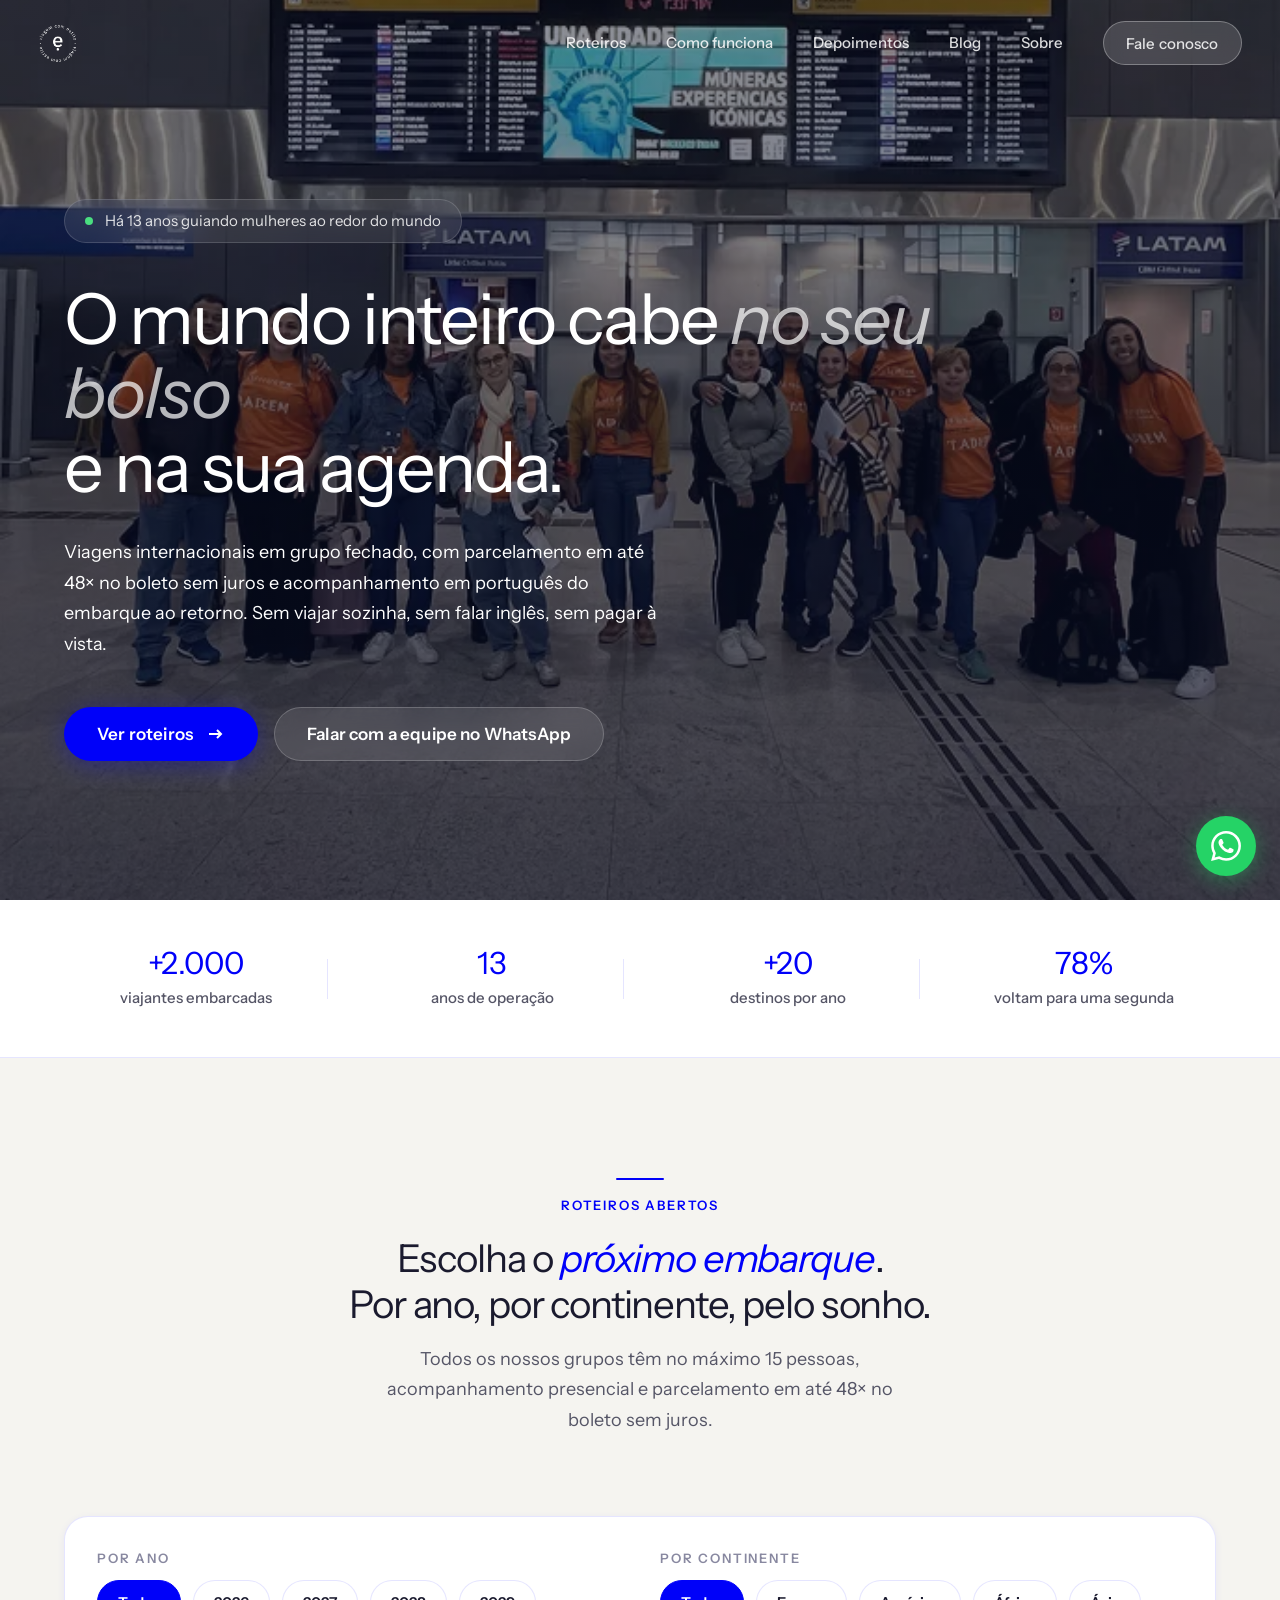
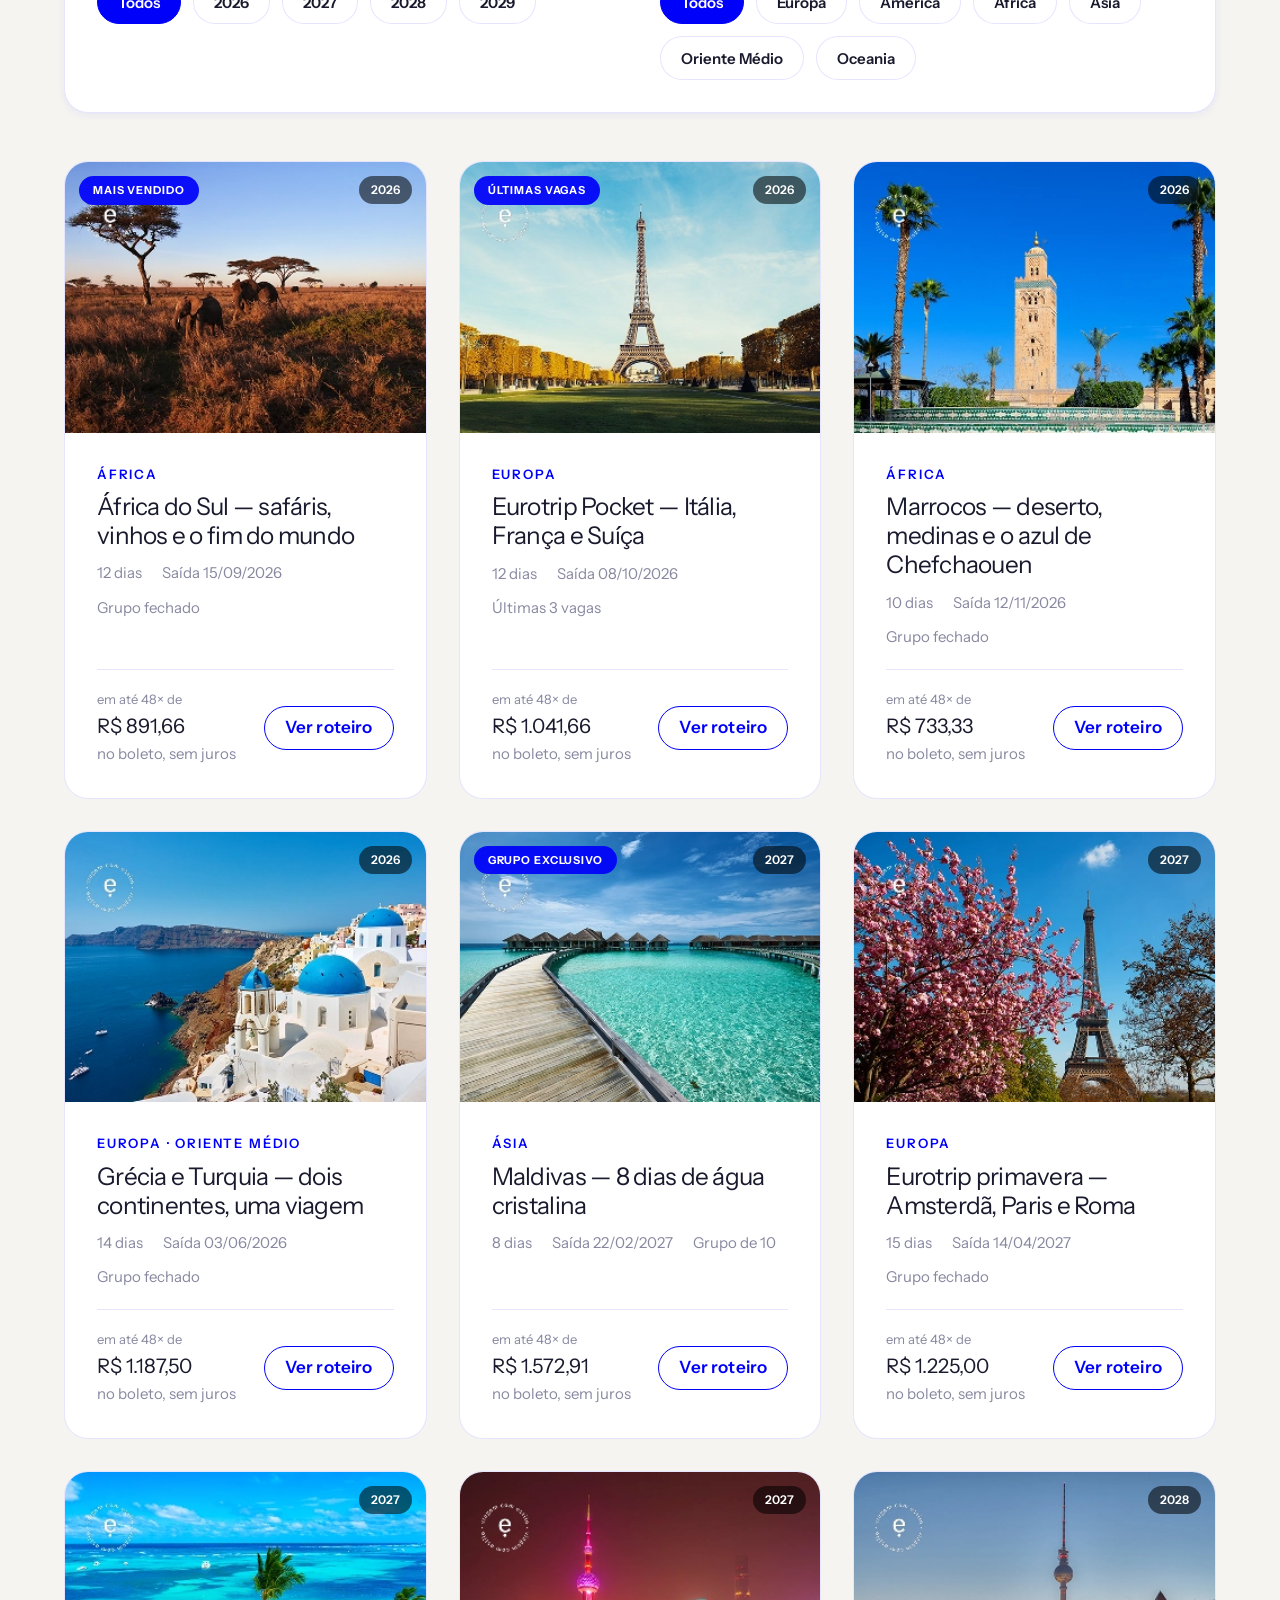
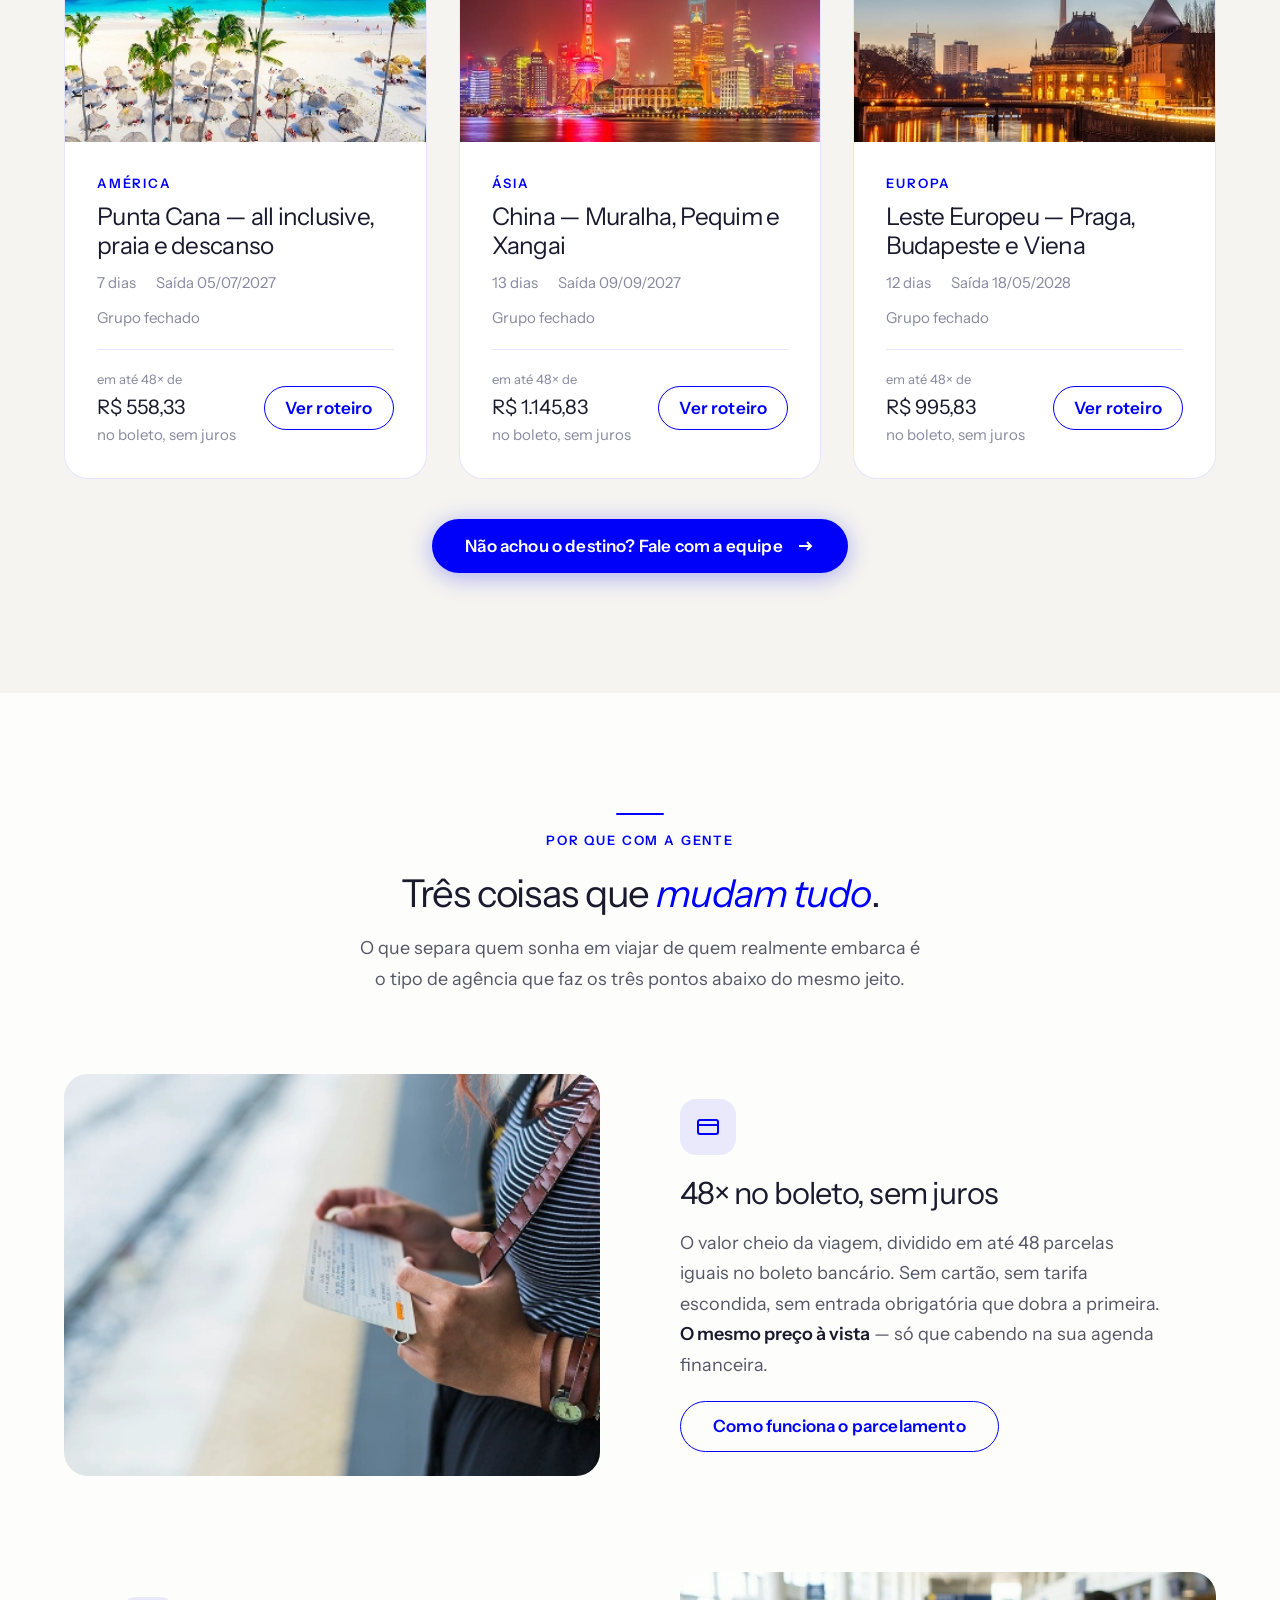
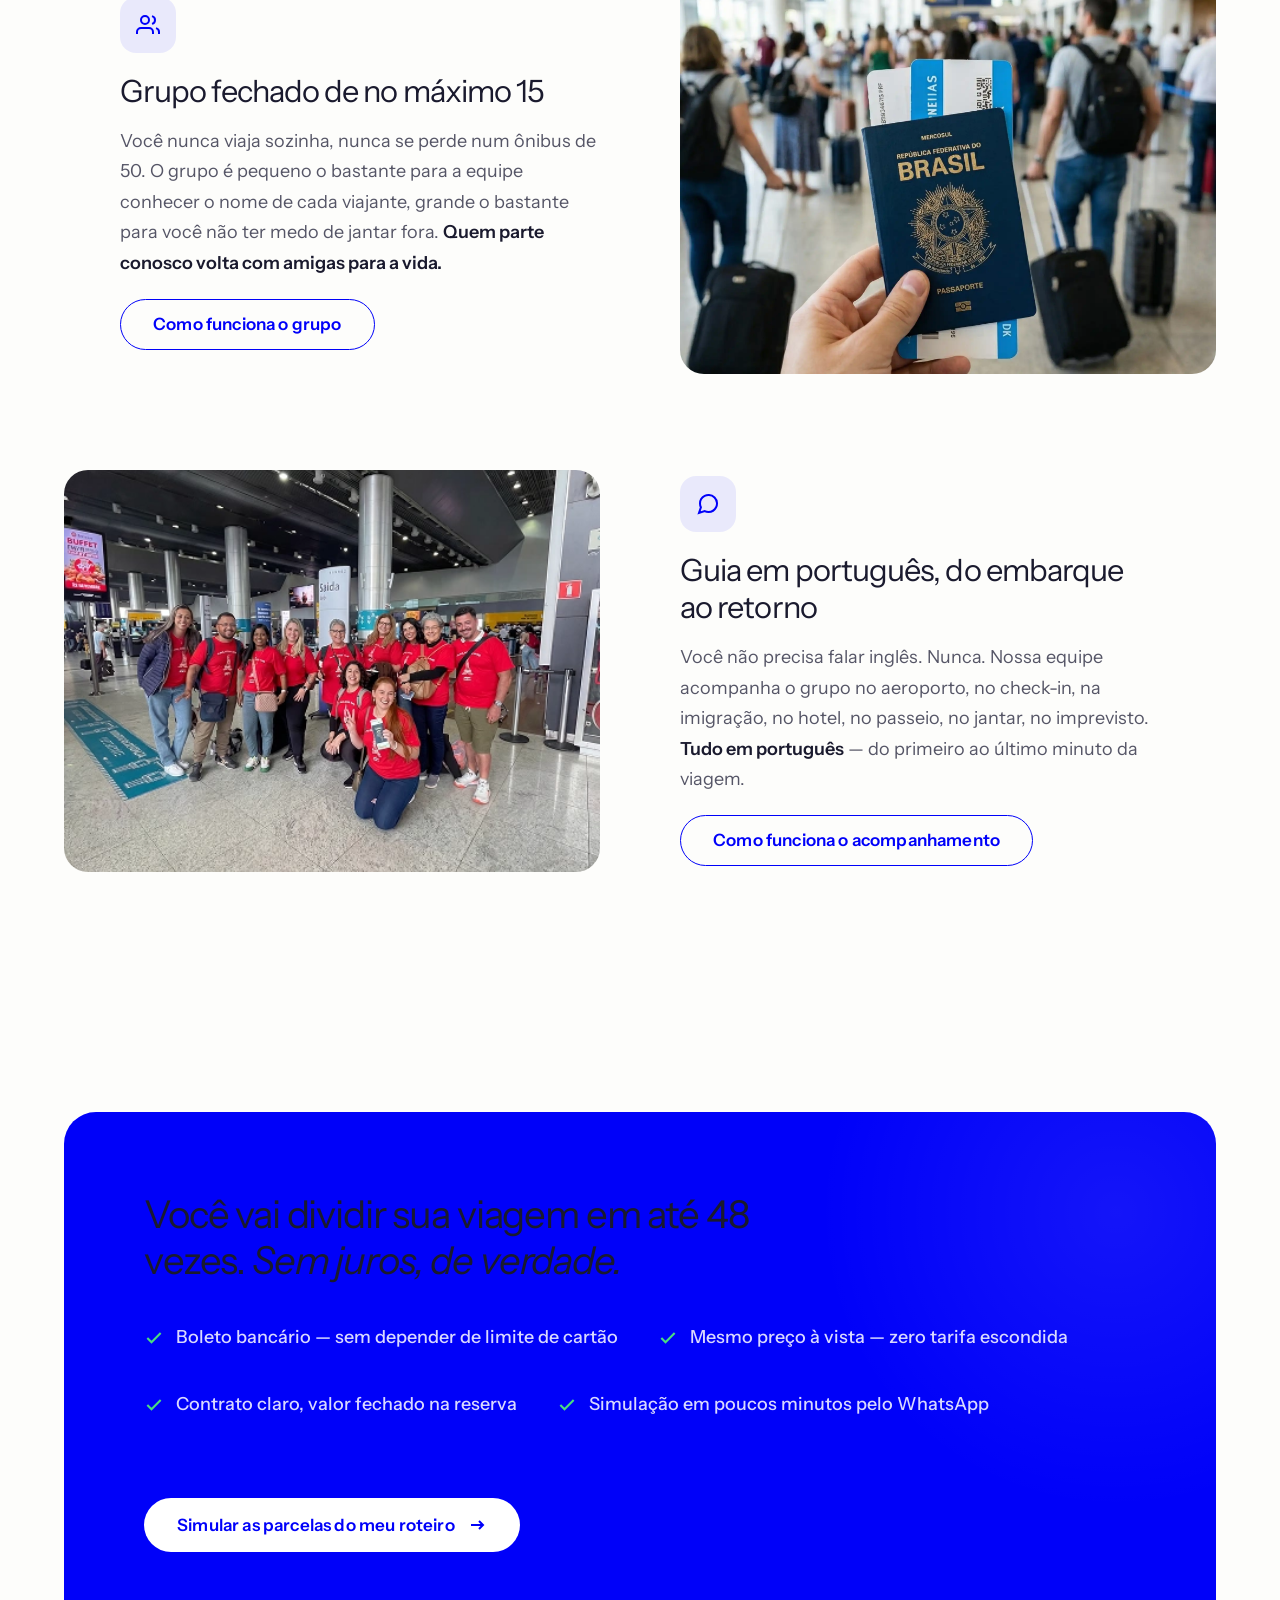
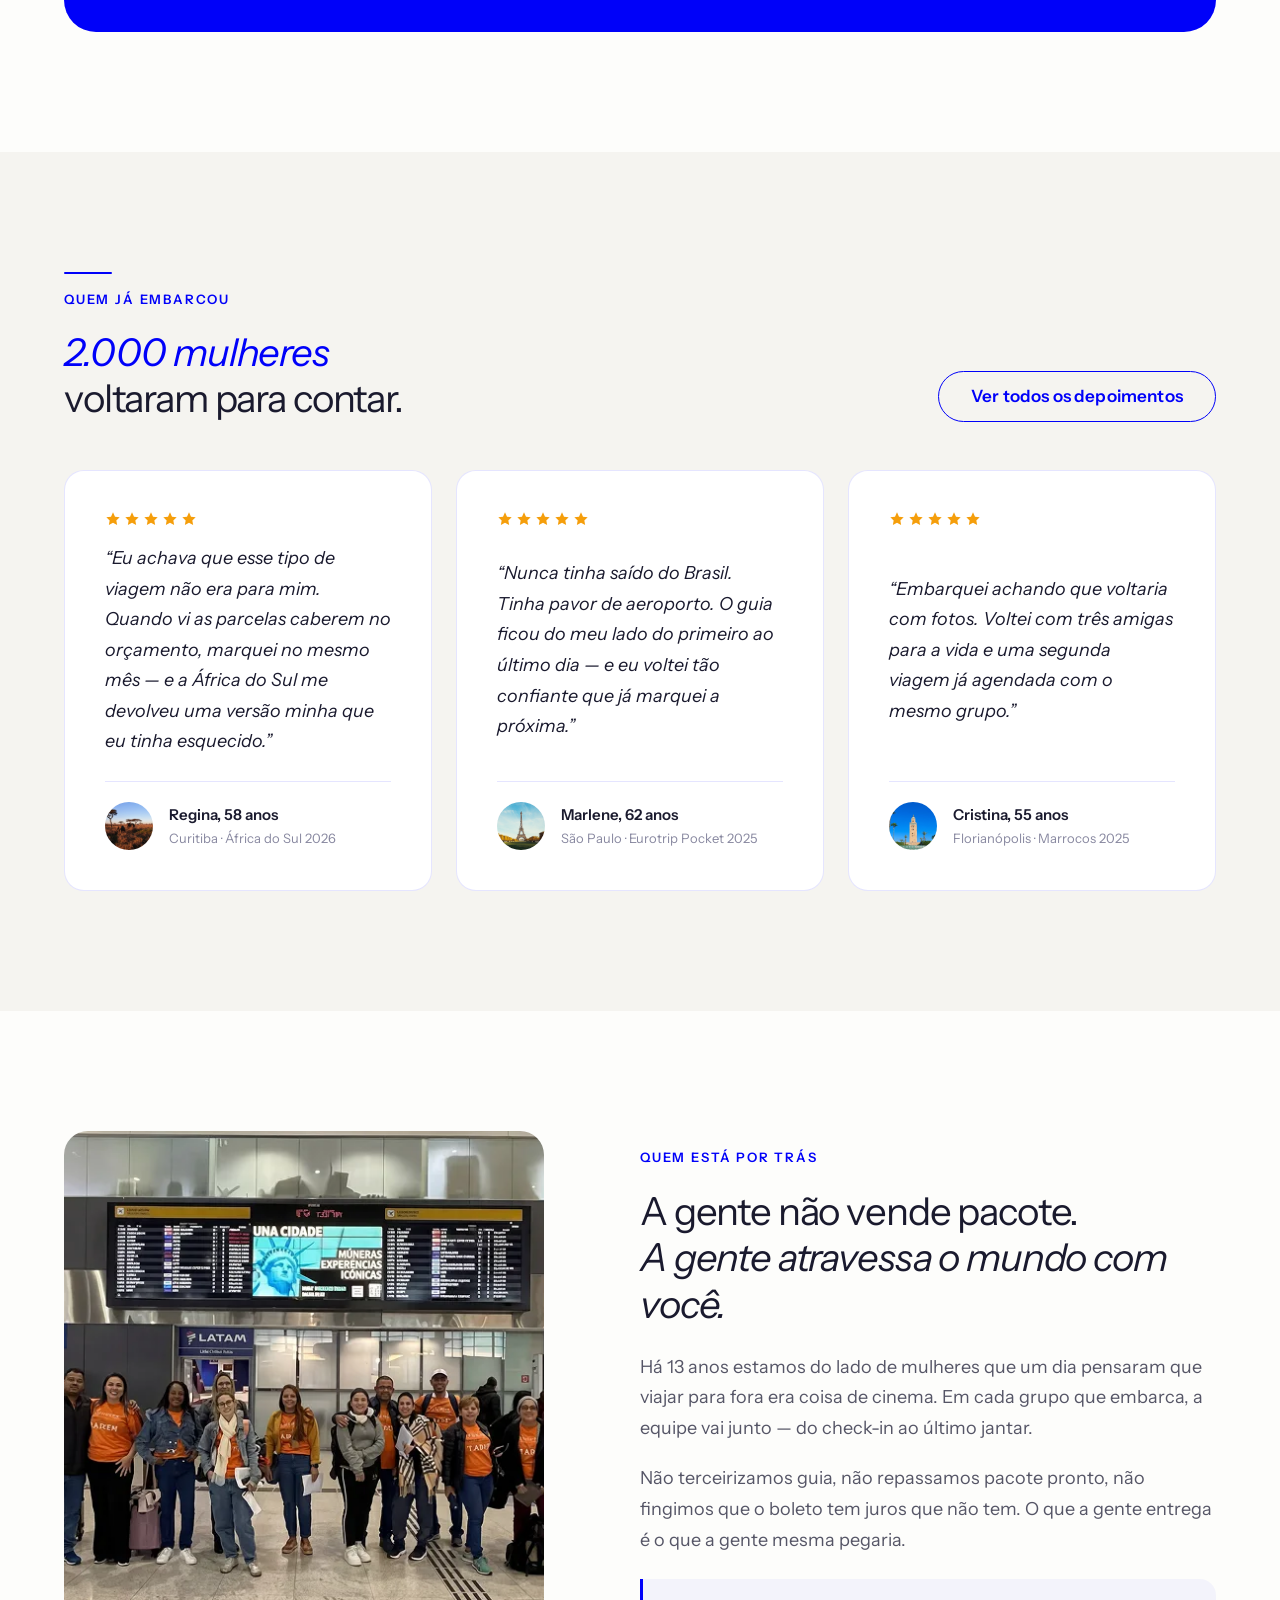
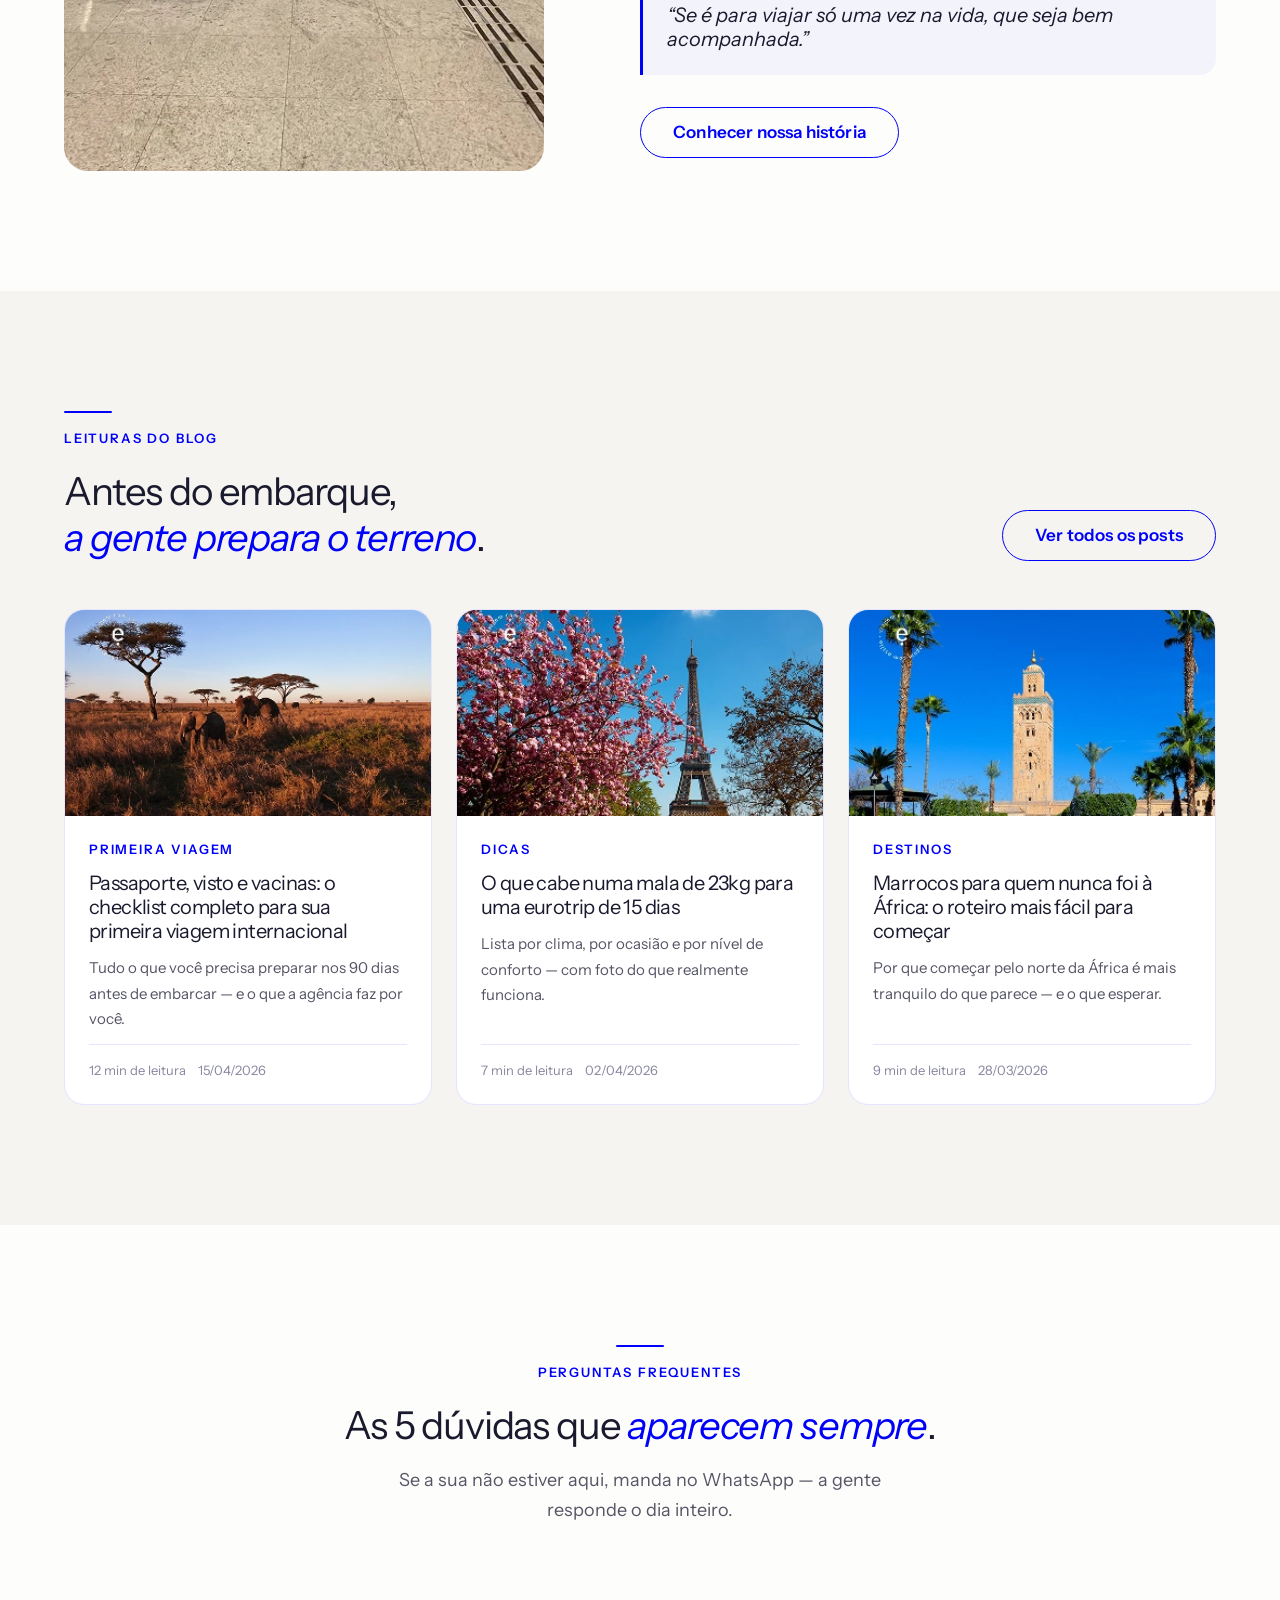
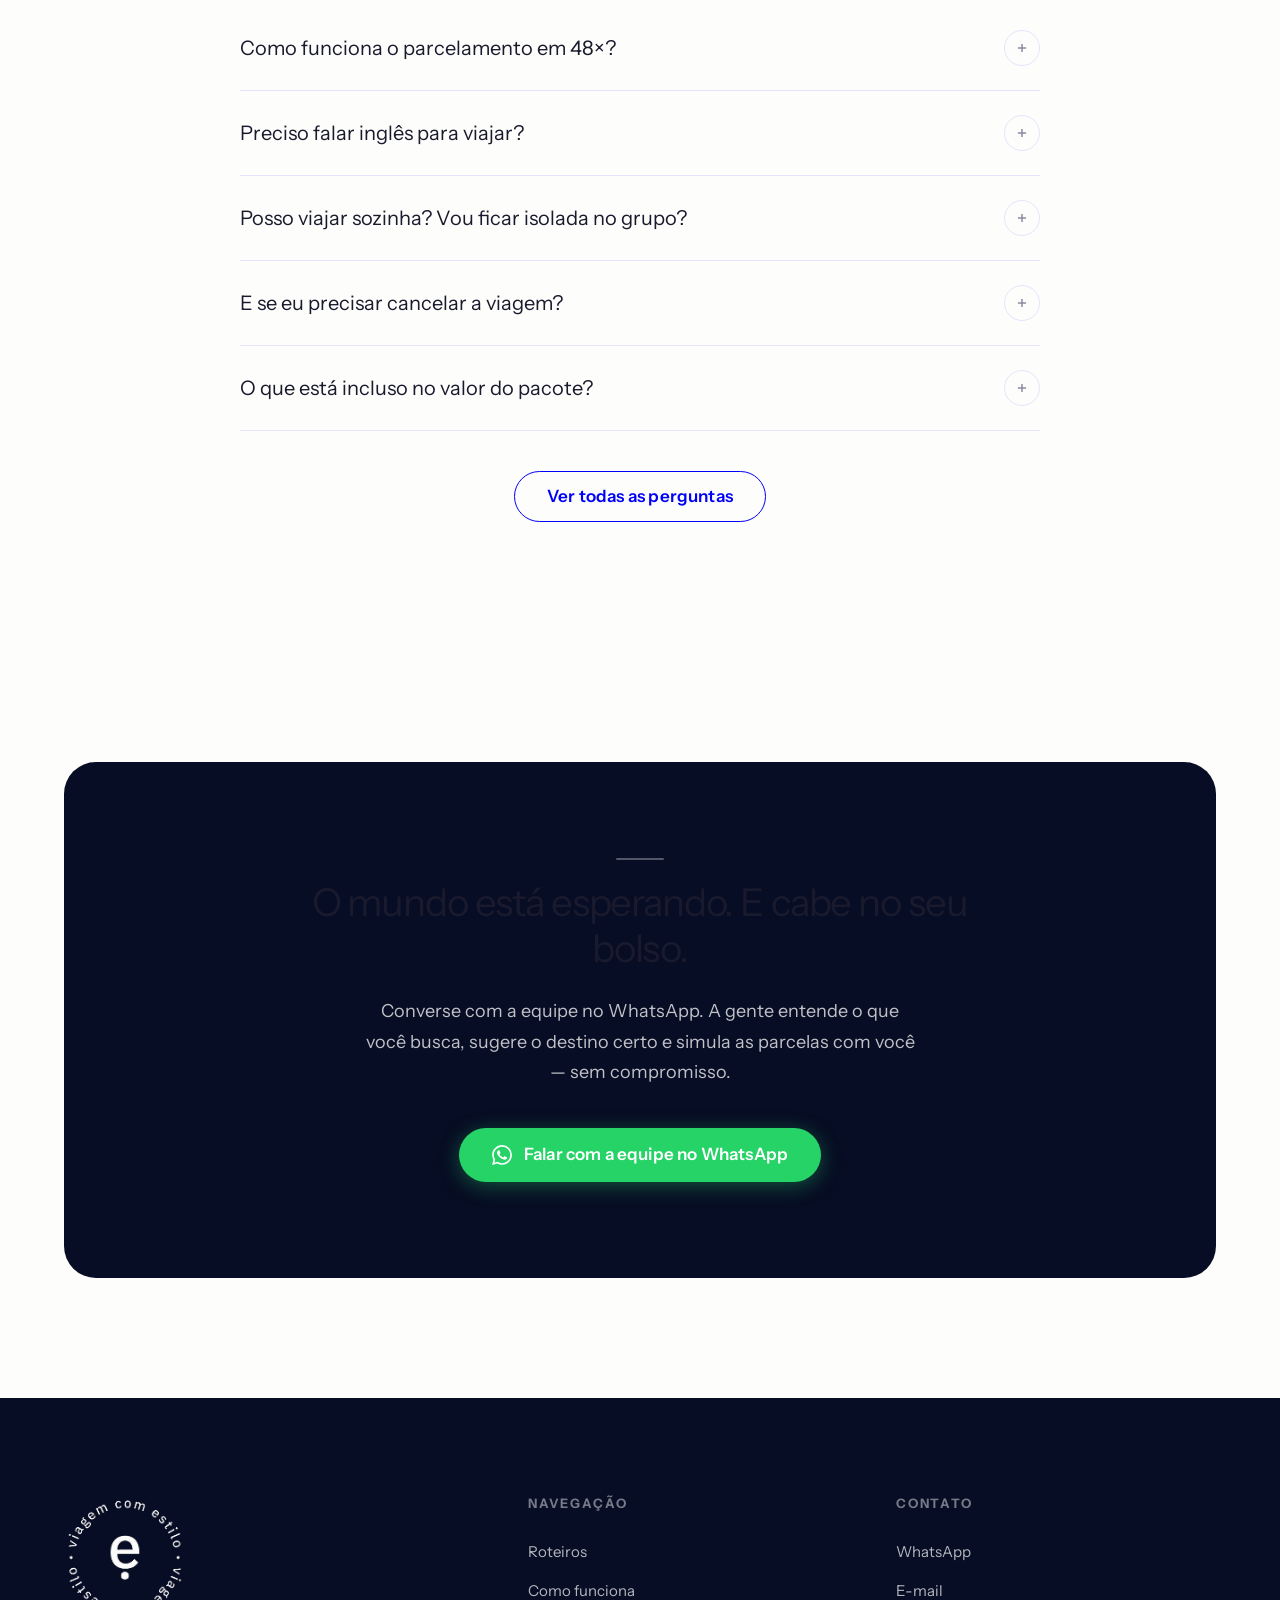
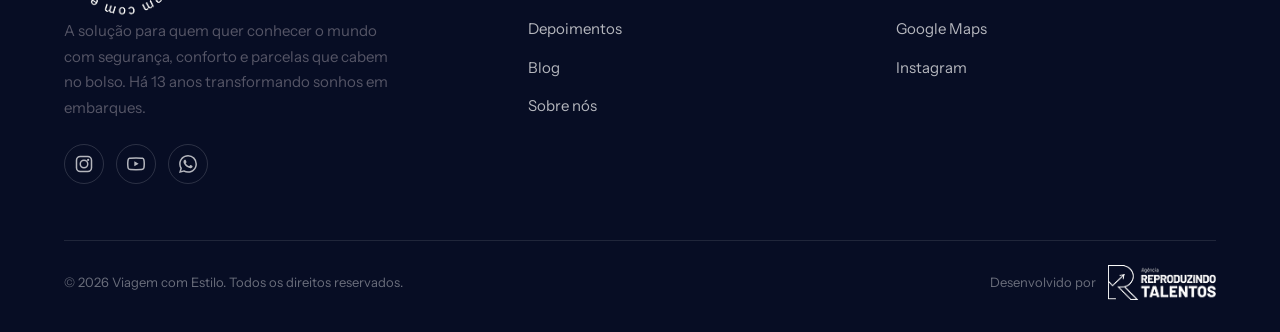
==== index.html @ 3c40b7dc "init: protótipos HTML/CSS do site institucional 7 páginas navegáveis (home, destino, como funciona, " ====
<!DOCTYPE html>
<html lang="pt-BR">

<head>
  <meta charset="UTF-8">
  <meta name="viewport" content="width=device-width, initial-scale=1.0">
  <title>Viagem com Estilo — Viagens internacionais em grupo, no boleto, com acompanhamento</title>
  <meta name="description"
    content="Roteiros em grupo fechado para mulheres 50+. Parcele em até 48× no boleto sem juros, viaje com guia que fala português do embarque ao retorno.">

  <link rel="preconnect" href="https://fonts.googleapis.com">
  <link rel="preconnect" href="https://fonts.gstatic.com" crossorigin>
  <link rel="stylesheet"
    href="https://fonts.googleapis.com/css2?family=Instrument+Sans:ital,wght@0,400;0,500;0,600;0,700;1,400;1,500&display=swap">

  <link rel="stylesheet" href="css/tokens.css">
  <link rel="stylesheet" href="css/base.css">
  <link rel="stylesheet" href="css/components.css">
  <link rel="stylesheet" href="css/pages.css">

  <style>
    /* ---------- PAGE-LOCAL — .page-home ----------
       Overrides específicos da home institucional.
       Se virar padrão, migra para components.css. */

    .page-home .hero__title { max-width: 900px; }

    /* Bloco de filtros + grid de roteiros */
    .page-home .roteiros-toolbar {
      display: grid;
      grid-template-columns: 1fr 1fr;
      gap: var(--space-8);
      margin-bottom: var(--space-9);
      padding: var(--space-7);
      background: var(--color-surface-white);
      border: 1px solid var(--color-border-subtle);
      border-radius: var(--radius-xl);
      box-shadow: var(--shadow-sm);
    }

    @media (max-width: 800px) {
      .page-home .roteiros-toolbar { grid-template-columns: 1fr; gap: var(--space-6); padding: var(--space-6); }
    }

    .page-home .roteiros-grid {
      display: grid;
      grid-template-columns: repeat(3, 1fr);
      gap: var(--space-7);
    }

    @media (max-width: 1024px) {
      .page-home .roteiros-grid { grid-template-columns: repeat(2, 1fr); }
    }

    @media (max-width: 700px) {
      .page-home .roteiros-grid { grid-template-columns: 1fr; gap: var(--space-6); }
    }

    .page-home .roteiros-empty {
      grid-column: 1 / -1;
      text-align: center;
      padding: var(--space-10);
      color: var(--color-text-secondary);
      font-size: var(--font-size-md);
      background: var(--color-surface-warm);
      border-radius: var(--radius-lg);
      display: none;
    }
    .page-home .roteiros-grid[data-empty="true"] .roteiros-empty { display: block; }

    .page-home .roteiros__footer {
      display: flex;
      justify-content: center;
      margin-top: var(--space-8);
    }

    /* Posts recentes — 3 colunas */
    .page-home .posts-grid {
      display: grid;
      grid-template-columns: repeat(3, 1fr);
      gap: var(--space-6);
    }
    @media (max-width: 900px) {
      .page-home .posts-grid { grid-template-columns: 1fr; }
    }

    /* Depoimentos preview — 3 colunas */
    .page-home .depoimentos-grid {
      display: grid;
      grid-template-columns: repeat(3, 1fr);
      gap: var(--space-6);
    }
    @media (max-width: 900px) {
      .page-home .depoimentos-grid { grid-template-columns: 1fr; }
    }

    /* Section header alinhado à esquerda com CTA à direita */
    .page-home .section-header--split {
      display: flex;
      align-items: flex-end;
      justify-content: space-between;
      gap: var(--space-6);
      text-align: left;
      margin-bottom: var(--space-9);
    }
    .page-home .section-header--split .section-title { max-width: 720px; }
    .page-home .section-header--split .section-line { margin-left: 0; }
    @media (max-width: 800px) {
      .page-home .section-header--split { flex-direction: column; align-items: flex-start; }
    }
  </style>
</head>

<body class="page-home">

  <!-- ========================================
       NAVBAR
       Componente: .navbar (components.css)
       Dinâmico (ACF Options Page): número WhatsApp, URL Instagram/YouTube
       ======================================== -->
  <nav class="navbar" id="navbar">
    <div class="navbar__inner">
      <a href="index.html" class="navbar__logo" aria-label="Viagem com Estilo — home">
        <img
          data-navbar-logo
          data-logo-light="midia/Logo - branca1.webp"
          data-logo-dark="midia/Logo - azul.webp"
          src="midia/Logo - branca1.webp"
          alt="Viagem com Estilo">
      </a>

      <div class="navbar__links" id="navbar-links">
        <a href="#roteiros" aria-current="page">Roteiros</a>
        <a href="como-funciona.html">Como funciona</a>
        <a href="depoimentos.html">Depoimentos</a>
        <a href="blog.html">Blog</a>
        <a href="sobre.html">Sobre</a>
        <a href="https://wa.me/<!-- WHATSAPP_NUMBER -->" target="_blank" rel="noopener" class="navbar__cta btn">
          Fale conosco
        </a>
      </div>

      <button class="navbar__toggle" aria-label="Abrir menu" aria-controls="navbar-links" aria-expanded="false">
        <span></span><span></span><span></span>
      </button>
    </div>
  </nav>


  <main>

    <!-- ========================================
         1. HERO
         Componente: .hero (components.css)
         Fixo: estrutura, CTA WhatsApp
         Dinâmico (ACF Options Page): vídeo/imagem de fundo, título, subtítulo
         ======================================== -->
    <section class="hero" aria-labelledby="hero-title">
      <div class="hero__bg">
        <!-- Trocar por <video> quando o cliente entregar o hero em MP4 (< 8 MB) -->
        <img src="midia/Foto - Embarque.webp" alt="" loading="eager" width="2400" height="1400">
      </div>
      <div class="hero__overlay"></div>

      <div class="hero__content">
        <div class="hero__badge">
          <span class="hero__badge-dot" aria-hidden="true"></span>
          <span>Há 13 anos guiando mulheres ao redor do mundo</span>
        </div>

        <h1 class="hero__title" id="hero-title">
          O mundo inteiro cabe <em>no seu bolso</em><br>
          e na sua agenda.
        </h1>

        <p class="hero__sub">
          Viagens internacionais em grupo fechado, com parcelamento em até 48× no boleto sem juros
          e acompanhamento em português do embarque ao retorno. Sem viajar sozinha, sem falar inglês,
          sem pagar à vista.
        </p>

        <div class="hero__actions">
          <a href="#roteiros" class="btn btn--primary">
            Ver roteiros
            <svg class="btn__arrow" viewBox="0 0 20 20" fill="none" stroke="currentColor" stroke-width="2"
              aria-hidden="true">
              <path d="M4 10h12M12 6l4 4-4 4" />
            </svg>
          </a>
          <a href="https://wa.me/<!-- WHATSAPP_NUMBER -->" target="_blank" rel="noopener"
            class="btn btn--ghost">
            Falar com a equipe no WhatsApp
          </a>
        </div>
      </div>
    </section>


    <!-- ========================================
         2. TRUST BAR — números reais
         Componente: .trust-bar (components.css)
         Dinâmico (ACF Options Page): numeros_trust_bar (viajantes, anos, destinos, retorno)
         Placeholders a substituir com dados reais — ver assets-pendentes.md.
         ======================================== -->
    <section class="trust-bar" aria-label="Números da Viagem com Estilo">
      <div class="container">
        <div class="trust-bar__inner">
          <div class="trust-item">
            <div class="trust-item__number" data-count="2000">+2.000</div>
            <div class="trust-item__label">viajantes embarcadas</div>
          </div>
          <div class="trust-item">
            <div class="trust-item__number" data-count="13">13</div>
            <div class="trust-item__label">anos de operação</div>
          </div>
          <div class="trust-item">
            <div class="trust-item__number" data-count="20">+20</div>
            <div class="trust-item__label">destinos por ano</div>
          </div>
          <div class="trust-item">
            <div class="trust-item__number" data-count="78">78%</div>
            <div class="trust-item__label">voltam para uma segunda</div>
          </div>
        </div>
      </div>
    </section>


    <!-- ========================================
         3. ROTEIROS — GRID FILTRÁVEL por ano + continente
         Componente: .card-roteiro + .filter-chips (components.css)
         JS: js/ui.js #5 (filtro vive em data-filter-root)
         Fixo: estrutura dos filtros
         Dinâmico (CMS — Destino):
           - lista de roteiros (post-type `destino`)
           - taxonomias: `ano`, `continente`
           - campos: hero_imagem, titulo, duracao_dias, continente,
                     valor_total, parcelas, valor_parcela, selo_destaque
         ======================================== -->
    <section class="section section--warm" id="roteiros" aria-labelledby="roteiros-title">
      <div class="container">
        <header class="section-header">
          <span class="section-line section-line--center" aria-hidden="true"></span>
          <span class="label" style="display:block; margin-top:var(--space-4);">Roteiros abertos</span>
          <h2 class="section-title" id="roteiros-title">
            Escolha o <em>próximo embarque</em>.<br>
            Por ano, por continente, pelo sonho.
          </h2>
          <p class="section-subtitle" style="margin-inline: auto;">
            Todos os nossos grupos têm no máximo 15 pessoas, acompanhamento presencial e
            parcelamento em até 48× no boleto sem juros.
          </p>
        </header>

        <!-- [SEÇÃO: filtros + grid da home]
             Componente: .filter-chips + .card-roteiro (components.css)
             JS: js/ui.js #5 — filtra [data-card-roteiro] por data-ano / data-continente
             Fixo: rótulos "Ano" / "Continente", chip "Todos"
             Dinâmico: opções geradas a partir das taxonomias `ano` e `continente` -->
        <div data-filter-root>
        <div class="roteiros-toolbar">
          <div class="filter-chips__group" role="group" aria-label="Filtrar por ano">
            <span class="filter-chips__label">Por ano</span>
            <div class="filter-chips__list">
              <button type="button" class="chip is-active" data-filter="ano" data-value="todos">Todos</button>
              <button type="button" class="chip" data-filter="ano" data-value="2026">2026</button>
              <button type="button" class="chip" data-filter="ano" data-value="2027">2027</button>
              <button type="button" class="chip" data-filter="ano" data-value="2028">2028</button>
              <button type="button" class="chip" data-filter="ano" data-value="2029">2029</button>
            </div>
          </div>

          <div class="filter-chips__group" role="group" aria-label="Filtrar por continente">
            <span class="filter-chips__label">Por continente</span>
            <div class="filter-chips__list">
              <button type="button" class="chip is-active" data-filter="continente" data-value="todos">Todos</button>
              <button type="button" class="chip" data-filter="continente" data-value="europa">Europa</button>
              <button type="button" class="chip" data-filter="continente" data-value="america">América</button>
              <button type="button" class="chip" data-filter="continente" data-value="africa">África</button>
              <button type="button" class="chip" data-filter="continente" data-value="asia">Ásia</button>
              <button type="button" class="chip" data-filter="continente" data-value="oriente-medio">Oriente Médio</button>
              <button type="button" class="chip" data-filter="continente" data-value="oceania">Oceania</button>
            </div>
          </div>

        </div>

        <div class="roteiros-grid">
          <!-- [REPETIDOR: card-roteiro]
               Componente: .card-roteiro (components.css)
               Fixo: estrutura do card (imagem, badges, nome, meta, preço)
               Dinâmico (CMS — Destino, loop):
                 - ano, continente → data-attributes (para filtro)
                 - hero_imagem, titulo, continente, duracao_dias
                 - data_saida (formatada), valor_total, parcelas, valor_parcela
                 - selo_destaque (se preenchido) → .card-roteiro__badge
          -->

          <!-- 1. África do Sul -->
          <article class="card-roteiro" data-card-roteiro data-ano="2026" data-continente="africa">
            <a href="destino.html" class="card-roteiro__image">
              <span class="card-roteiro__badge">Mais vendido</span>
              <span class="card-roteiro__year">2026</span>
              <img src="midia/Africa do Sul.webp" alt="África do Sul — Cidade do Cabo, safáris e rota dos vinhos"
                loading="lazy" width="800" height="600">
            </a>
            <div class="card-roteiro__body">
              <div>
                <div class="card-roteiro__cluster">África</div>
                <h3 class="card-roteiro__name"><a href="destino.html">África do Sul — safáris, vinhos e o fim do mundo</a></h3>
                <div class="card-roteiro__meta">
                  <span>12 dias</span>
                  <span>Saída 15/09/2026</span>
                  <span>Grupo fechado</span>
                </div>
              </div>
              <div class="card-roteiro__footer">
                <div class="card-roteiro__price">
                  <span class="card-roteiro__price-hint">em até 48× de</span>
                  <span class="card-roteiro__price-value">R$ 891,66</span>
                  <span class="card-roteiro__price-period">no boleto, sem juros</span>
                </div>
                <a href="destino.html" class="btn btn--outline" style="padding: 10px 20px; min-height: 44px;">Ver roteiro</a>
              </div>
            </div>
          </article>

          <!-- 2. Eurotrip Pocket -->
          <article class="card-roteiro" data-card-roteiro data-ano="2026" data-continente="europa">
            <a href="destino.html" class="card-roteiro__image">
              <span class="card-roteiro__badge">Últimas vagas</span>
              <span class="card-roteiro__year">2026</span>
              <img src="midia/Eurotrip Pocket.webp" alt="Eurotrip Pocket — Itália, França e Suíça em 12 dias"
                loading="lazy" width="800" height="600">
            </a>
            <div class="card-roteiro__body">
              <div>
                <div class="card-roteiro__cluster">Europa</div>
                <h3 class="card-roteiro__name"><a href="destino.html">Eurotrip Pocket — Itália, França e Suíça</a></h3>
                <div class="card-roteiro__meta">
                  <span>12 dias</span>
                  <span>Saída 08/10/2026</span>
                  <span>Últimas 3 vagas</span>
                </div>
              </div>
              <div class="card-roteiro__footer">
                <div class="card-roteiro__price">
                  <span class="card-roteiro__price-hint">em até 48× de</span>
                  <span class="card-roteiro__price-value">R$ 1.041,66</span>
                  <span class="card-roteiro__price-period">no boleto, sem juros</span>
                </div>
                <a href="destino.html" class="btn btn--outline" style="padding: 10px 20px; min-height: 44px;">Ver roteiro</a>
              </div>
            </div>
          </article>

          <!-- 3. Marrocos -->
          <article class="card-roteiro" data-card-roteiro data-ano="2026" data-continente="africa">
            <a href="destino.html" class="card-roteiro__image">
              <span class="card-roteiro__year">2026</span>
              <img src="midia/Marrocos.webp" alt="Marrocos — Marrakech, deserto e Chefchaouen"
                loading="lazy" width="800" height="600">
            </a>
            <div class="card-roteiro__body">
              <div>
                <div class="card-roteiro__cluster">África</div>
                <h3 class="card-roteiro__name"><a href="destino.html">Marrocos — deserto, medinas e o azul de Chefchaouen</a></h3>
                <div class="card-roteiro__meta">
                  <span>10 dias</span>
                  <span>Saída 12/11/2026</span>
                  <span>Grupo fechado</span>
                </div>
              </div>
              <div class="card-roteiro__footer">
                <div class="card-roteiro__price">
                  <span class="card-roteiro__price-hint">em até 48× de</span>
                  <span class="card-roteiro__price-value">R$ 733,33</span>
                  <span class="card-roteiro__price-period">no boleto, sem juros</span>
                </div>
                <a href="destino.html" class="btn btn--outline" style="padding: 10px 20px; min-height: 44px;">Ver roteiro</a>
              </div>
            </div>
          </article>

          <!-- 4. Grécia e Turquia -->
          <article class="card-roteiro" data-card-roteiro data-ano="2026" data-continente="europa">
            <a href="destino.html" class="card-roteiro__image">
              <span class="card-roteiro__year">2026</span>
              <img src="midia/Grécia e Turquia.webp" alt="Grécia e Turquia — Atenas, Santorini, Capadócia e Istambul"
                loading="lazy" width="800" height="600">
            </a>
            <div class="card-roteiro__body">
              <div>
                <div class="card-roteiro__cluster">Europa · Oriente Médio</div>
                <h3 class="card-roteiro__name"><a href="destino.html">Grécia e Turquia — dois continentes, uma viagem</a></h3>
                <div class="card-roteiro__meta">
                  <span>14 dias</span>
                  <span>Saída 03/06/2026</span>
                  <span>Grupo fechado</span>
                </div>
              </div>
              <div class="card-roteiro__footer">
                <div class="card-roteiro__price">
                  <span class="card-roteiro__price-hint">em até 48× de</span>
                  <span class="card-roteiro__price-value">R$ 1.187,50</span>
                  <span class="card-roteiro__price-period">no boleto, sem juros</span>
                </div>
                <a href="destino.html" class="btn btn--outline" style="padding: 10px 20px; min-height: 44px;">Ver roteiro</a>
              </div>
            </div>
          </article>

          <!-- 5. Maldivas -->
          <article class="card-roteiro" data-card-roteiro data-ano="2027" data-continente="asia">
            <a href="destino.html" class="card-roteiro__image">
              <span class="card-roteiro__badge">Grupo exclusivo</span>
              <span class="card-roteiro__year">2027</span>
              <img src="midia/Maldivas.webp" alt="Maldivas — bangalôs sobre a água e snorkel"
                loading="lazy" width="800" height="600">
            </a>
            <div class="card-roteiro__body">
              <div>
                <div class="card-roteiro__cluster">Ásia</div>
                <h3 class="card-roteiro__name"><a href="destino.html">Maldivas — 8 dias de água cristalina</a></h3>
                <div class="card-roteiro__meta">
                  <span>8 dias</span>
                  <span>Saída 22/02/2027</span>
                  <span>Grupo de 10</span>
                </div>
              </div>
              <div class="card-roteiro__footer">
                <div class="card-roteiro__price">
                  <span class="card-roteiro__price-hint">em até 48× de</span>
                  <span class="card-roteiro__price-value">R$ 1.572,91</span>
                  <span class="card-roteiro__price-period">no boleto, sem juros</span>
                </div>
                <a href="destino.html" class="btn btn--outline" style="padding: 10px 20px; min-height: 44px;">Ver roteiro</a>
              </div>
            </div>
          </article>

          <!-- 6. Eurotrip primavera -->
          <article class="card-roteiro" data-card-roteiro data-ano="2027" data-continente="europa">
            <a href="destino.html" class="card-roteiro__image">
              <span class="card-roteiro__year">2027</span>
              <img src="midia/Eurotrip primavera.webp" alt="Eurotrip primavera — Amsterdã, Paris e Roma em flor"
                loading="lazy" width="800" height="600">
            </a>
            <div class="card-roteiro__body">
              <div>
                <div class="card-roteiro__cluster">Europa</div>
                <h3 class="card-roteiro__name"><a href="destino.html">Eurotrip primavera — Amsterdã, Paris e Roma</a></h3>
                <div class="card-roteiro__meta">
                  <span>15 dias</span>
                  <span>Saída 14/04/2027</span>
                  <span>Grupo fechado</span>
                </div>
              </div>
              <div class="card-roteiro__footer">
                <div class="card-roteiro__price">
                  <span class="card-roteiro__price-hint">em até 48× de</span>
                  <span class="card-roteiro__price-value">R$ 1.225,00</span>
                  <span class="card-roteiro__price-period">no boleto, sem juros</span>
                </div>
                <a href="destino.html" class="btn btn--outline" style="padding: 10px 20px; min-height: 44px;">Ver roteiro</a>
              </div>
            </div>
          </article>

          <!-- 7. Punta Cana -->
          <article class="card-roteiro" data-card-roteiro data-ano="2027" data-continente="america">
            <a href="destino.html" class="card-roteiro__image">
              <span class="card-roteiro__year">2027</span>
              <img src="midia/Punta Cana.webp" alt="Punta Cana — all inclusive, praia e descanso"
                loading="lazy" width="800" height="600">
            </a>
            <div class="card-roteiro__body">
              <div>
                <div class="card-roteiro__cluster">América</div>
                <h3 class="card-roteiro__name"><a href="destino.html">Punta Cana — all inclusive, praia e descanso</a></h3>
                <div class="card-roteiro__meta">
                  <span>7 dias</span>
                  <span>Saída 05/07/2027</span>
                  <span>Grupo fechado</span>
                </div>
              </div>
              <div class="card-roteiro__footer">
                <div class="card-roteiro__price">
                  <span class="card-roteiro__price-hint">em até 48× de</span>
                  <span class="card-roteiro__price-value">R$ 558,33</span>
                  <span class="card-roteiro__price-period">no boleto, sem juros</span>
                </div>
                <a href="destino.html" class="btn btn--outline" style="padding: 10px 20px; min-height: 44px;">Ver roteiro</a>
              </div>
            </div>
          </article>

          <!-- 8. China -->
          <article class="card-roteiro" data-card-roteiro data-ano="2027" data-continente="asia">
            <a href="destino.html" class="card-roteiro__image">
              <span class="card-roteiro__year">2027</span>
              <img src="midia/China.webp" alt="China — Pequim, Xangai e Muralha"
                loading="lazy" width="800" height="600">
            </a>
            <div class="card-roteiro__body">
              <div>
                <div class="card-roteiro__cluster">Ásia</div>
                <h3 class="card-roteiro__name"><a href="destino.html">China — Muralha, Pequim e Xangai</a></h3>
                <div class="card-roteiro__meta">
                  <span>13 dias</span>
                  <span>Saída 09/09/2027</span>
                  <span>Grupo fechado</span>
                </div>
              </div>
              <div class="card-roteiro__footer">
                <div class="card-roteiro__price">
                  <span class="card-roteiro__price-hint">em até 48× de</span>
                  <span class="card-roteiro__price-value">R$ 1.145,83</span>
                  <span class="card-roteiro__price-period">no boleto, sem juros</span>
                </div>
                <a href="destino.html" class="btn btn--outline" style="padding: 10px 20px; min-height: 44px;">Ver roteiro</a>
              </div>
            </div>
          </article>

          <!-- 9. Leste Europeu -->
          <article class="card-roteiro" data-card-roteiro data-ano="2028" data-continente="europa">
            <a href="destino.html" class="card-roteiro__image">
              <span class="card-roteiro__year">2028</span>
              <img src="midia/Leste Europeu.webp" alt="Leste Europeu — Praga, Budapeste e Viena"
                loading="lazy" width="800" height="600">
            </a>
            <div class="card-roteiro__body">
              <div>
                <div class="card-roteiro__cluster">Europa</div>
                <h3 class="card-roteiro__name"><a href="destino.html">Leste Europeu — Praga, Budapeste e Viena</a></h3>
                <div class="card-roteiro__meta">
                  <span>12 dias</span>
                  <span>Saída 18/05/2028</span>
                  <span>Grupo fechado</span>
                </div>
              </div>
              <div class="card-roteiro__footer">
                <div class="card-roteiro__price">
                  <span class="card-roteiro__price-hint">em até 48× de</span>
                  <span class="card-roteiro__price-value">R$ 995,83</span>
                  <span class="card-roteiro__price-period">no boleto, sem juros</span>
                </div>
                <a href="destino.html" class="btn btn--outline" style="padding: 10px 20px; min-height: 44px;">Ver roteiro</a>
              </div>
            </div>
          </article>

          <div class="roteiros-empty">
            Nenhum roteiro encontrado para esta combinação de filtros.
            Tente outra combinação ou <a href="https://wa.me/<!-- WHATSAPP_NUMBER -->" target="_blank" rel="noopener">fale com a equipe no WhatsApp</a>.
          </div>
        </div>
        </div><!-- /[data-filter-root] -->

        <div class="roteiros__footer">
          <a href="https://wa.me/<!-- WHATSAPP_NUMBER -->" target="_blank" rel="noopener"
            class="btn btn--primary">
            Não achou o destino? Fale com a equipe
            <svg class="btn__arrow" viewBox="0 0 20 20" fill="none" stroke="currentColor" stroke-width="2"
              aria-hidden="true">
              <path d="M4 10h12M12 6l4 4-4 4" />
            </svg>
          </a>
        </div>
      </div>
    </section>


    <!-- ========================================
         4. DIFERENCIAIS — 3 linhas alternadas
         Componente: .diferencial (components.css)
         Ordem real do cliente (ata 20/04/2026 § 6):
           1. Pagamento (48× boleto)
           2. Grupo fechado (máx. 15)
           3. Acompanhamento + idioma
         Dinâmico (ACF Options Page): imagens, números
         ======================================== -->
    <section class="section" aria-labelledby="diferenciais-title">
      <div class="container">
        <header class="section-header">
          <span class="section-line section-line--center" aria-hidden="true"></span>
          <span class="label" style="display:block; margin-top:var(--space-4);">Por que com a gente</span>
          <h2 class="section-title" id="diferenciais-title">
            Três coisas que <em>mudam tudo</em>.
          </h2>
          <p class="section-subtitle" style="margin-inline: auto;">
            O que separa quem sonha em viajar de quem realmente embarca é o tipo de agência
            que faz os três pontos abaixo do mesmo jeito.
          </p>
        </header>

        <div class="diferenciais">

          <!-- Diferencial 1 — Pagamento -->
          <article class="diferencial">
            <div class="diferencial__image">
              <img src="midia/Card - Boleto.webp" alt="Parcelas em até 48× no boleto sem juros"
                loading="lazy" width="900" height="675">
            </div>
            <div class="diferencial__content">
              <div class="diferencial__icon" aria-hidden="true">
                <svg viewBox="0 0 24 24" fill="none" stroke="currentColor" stroke-width="2">
                  <rect x="2" y="5" width="20" height="14" rx="2" />
                  <line x1="2" y1="10" x2="22" y2="10" />
                </svg>
              </div>
              <h3 class="diferencial__title">48× no boleto, sem juros</h3>
              <p class="diferencial__desc">
                O valor cheio da viagem, dividido em até 48 parcelas iguais no boleto bancário.
                Sem cartão, sem tarifa escondida, sem entrada obrigatória que dobra a primeira.
                <strong>O mesmo preço à vista</strong> — só que cabendo na sua agenda financeira.
              </p>
              <a href="como-funciona.html#pagamento" class="btn btn--outline" style="margin-top: var(--space-5);">
                Como funciona o parcelamento
              </a>
            </div>
          </article>

          <!-- Diferencial 2 — Grupo (imagem à direita) -->
          <article class="diferencial diferencial--reverse">
            <div class="diferencial__image">
              <img src="midia/Card - Destino.webp" alt="Grupo fechado de mulheres viajantes"
                loading="lazy" width="900" height="675">
            </div>
            <div class="diferencial__content">
              <div class="diferencial__icon" aria-hidden="true">
                <svg viewBox="0 0 24 24" fill="none" stroke="currentColor" stroke-width="2">
                  <path d="M17 21v-2a4 4 0 0 0-4-4H5a4 4 0 0 0-4 4v2" />
                  <circle cx="9" cy="7" r="4" />
                  <path d="M23 21v-2a4 4 0 0 0-3-3.87M16 3.13a4 4 0 0 1 0 7.75" />
                </svg>
              </div>
              <h3 class="diferencial__title">Grupo fechado de no máximo 15</h3>
              <p class="diferencial__desc">
                Você nunca viaja sozinha, nunca se perde num ônibus de 50. O grupo é pequeno
                o bastante para a equipe conhecer o nome de cada viajante, grande o bastante
                para você não ter medo de jantar fora. <strong>Quem parte conosco volta com amigas para a vida.</strong>
              </p>
              <a href="como-funciona.html#grupo" class="btn btn--outline" style="margin-top: var(--space-5);">
                Como funciona o grupo
              </a>
            </div>
          </article>

          <!-- Diferencial 3 — Acompanhamento/Idioma -->
          <article class="diferencial">
            <div class="diferencial__image">
              <img src="midia/Card - Embarque.webp" alt="Acompanhamento em português do embarque ao retorno"
                loading="lazy" width="900" height="675">
            </div>
            <div class="diferencial__content">
              <div class="diferencial__icon" aria-hidden="true">
                <svg viewBox="0 0 24 24" fill="none" stroke="currentColor" stroke-width="2">
                  <path d="M21 11.5a8.38 8.38 0 0 1-.9 3.8 8.5 8.5 0 0 1-7.6 4.7 8.38 8.38 0 0 1-3.8-.9L3 21l1.9-5.7a8.38 8.38 0 0 1-.9-3.8 8.5 8.5 0 0 1 4.7-7.6 8.38 8.38 0 0 1 3.8-.9h.5a8.48 8.48 0 0 1 8 8v.5z" />
                </svg>
              </div>
              <h3 class="diferencial__title">Guia em português, do embarque ao retorno</h3>
              <p class="diferencial__desc">
                Você não precisa falar inglês. Nunca. Nossa equipe acompanha o grupo no aeroporto,
                no check-in, na imigração, no hotel, no passeio, no jantar, no imprevisto.
                <strong>Tudo em português</strong> — do primeiro ao último minuto da viagem.
              </p>
              <a href="como-funciona.html#idioma" class="btn btn--outline" style="margin-top: var(--space-5);">
                Como funciona o acompanhamento
              </a>
            </div>
          </article>

        </div>
      </div>
    </section>


    <!-- ========================================
         5. BLOCO PAGAMENTO — reforço 48× no meio da página
         Componente: .bloco-pagamento (components.css)
         Dinâmico (ACF Options Page): número máximo de parcelas,
         título e pontos de reforço.
         ======================================== -->
    <section class="section">
      <div class="container">
        <div class="bloco-pagamento">
          <div class="bloco-pagamento__content">
            <h2 class="bloco-pagamento__title">
              Você vai dividir sua viagem em até 48 vezes. <em>Sem juros, de verdade.</em>
            </h2>
            <ul class="bloco-pagamento__points">
              <li class="bloco-pagamento__point">
                <svg viewBox="0 0 24 24" fill="none" stroke="currentColor" stroke-width="2.5" aria-hidden="true">
                  <polyline points="20 6 9 17 4 12" />
                </svg>
                Boleto bancário — sem depender de limite de cartão
              </li>
              <li class="bloco-pagamento__point">
                <svg viewBox="0 0 24 24" fill="none" stroke="currentColor" stroke-width="2.5" aria-hidden="true">
                  <polyline points="20 6 9 17 4 12" />
                </svg>
                Mesmo preço à vista — zero tarifa escondida
              </li>
              <li class="bloco-pagamento__point">
                <svg viewBox="0 0 24 24" fill="none" stroke="currentColor" stroke-width="2.5" aria-hidden="true">
                  <polyline points="20 6 9 17 4 12" />
                </svg>
                Contrato claro, valor fechado na reserva
              </li>
              <li class="bloco-pagamento__point">
                <svg viewBox="0 0 24 24" fill="none" stroke="currentColor" stroke-width="2.5" aria-hidden="true">
                  <polyline points="20 6 9 17 4 12" />
                </svg>
                Simulação em poucos minutos pelo WhatsApp
              </li>
            </ul>
            <a href="https://wa.me/<!-- WHATSAPP_NUMBER -->" target="_blank" rel="noopener"
              class="btn btn--white" style="margin-top: var(--space-8);">
              Simular as parcelas do meu roteiro
              <svg class="btn__arrow" viewBox="0 0 20 20" fill="none" stroke="currentColor" stroke-width="2"
                aria-hidden="true">
                <path d="M4 10h12M12 6l4 4-4 4" />
              </svg>
            </a>
          </div>
        </div>
      </div>
    </section>


    <!-- ========================================
         6. DEPOIMENTOS (preview)
         Componente: .card-depoimento (components.css)
         Fixo: 3 cards
         Dinâmico (CMS — Depoimento): listagem filtrada para destaque,
         campos: foto, nome, cidade, destino, depoimento, estrelas
         ======================================== -->
    <section class="section section--warm" aria-labelledby="depoimentos-title">
      <div class="container">
        <header class="section-header section-header--split">
          <div>
            <span class="section-line" aria-hidden="true"></span>
            <span class="label" style="display:block; margin-top:var(--space-4);">Quem já embarcou</span>
            <h2 class="section-title" id="depoimentos-title">
              <em>2.000 mulheres</em><br>
              voltaram para contar.
            </h2>
          </div>
          <a href="depoimentos.html" class="btn btn--outline">Ver todos os depoimentos</a>
        </header>

        <div class="depoimentos-grid">
          <!-- [REPETIDOR: card-depoimento — preview home]
               Componente: .card-depoimento
               Dinâmico: foto, nome, cidade, destino, depoimento, estrelas -->

          <article class="card-depoimento">
            <div class="card-depoimento__stars" aria-label="5 de 5 estrelas">
              <svg viewBox="0 0 24 24" fill="currentColor"><polygon points="12,2 15,8.5 22,9.3 17,14.1 18.2,21 12,17.8 5.8,21 7,14.1 2,9.3 9,8.5" /></svg>
              <svg viewBox="0 0 24 24" fill="currentColor"><polygon points="12,2 15,8.5 22,9.3 17,14.1 18.2,21 12,17.8 5.8,21 7,14.1 2,9.3 9,8.5" /></svg>
              <svg viewBox="0 0 24 24" fill="currentColor"><polygon points="12,2 15,8.5 22,9.3 17,14.1 18.2,21 12,17.8 5.8,21 7,14.1 2,9.3 9,8.5" /></svg>
              <svg viewBox="0 0 24 24" fill="currentColor"><polygon points="12,2 15,8.5 22,9.3 17,14.1 18.2,21 12,17.8 5.8,21 7,14.1 2,9.3 9,8.5" /></svg>
              <svg viewBox="0 0 24 24" fill="currentColor"><polygon points="12,2 15,8.5 22,9.3 17,14.1 18.2,21 12,17.8 5.8,21 7,14.1 2,9.3 9,8.5" /></svg>
            </div>
            <blockquote class="card-depoimento__quote">
              &ldquo;Eu achava que esse tipo de viagem não era para mim. Quando vi as parcelas caberem
              no orçamento, marquei no mesmo mês — e a África do Sul me devolveu uma versão minha
              que eu tinha esquecido.&rdquo;
            </blockquote>
            <div class="card-depoimento__author">
              <div class="card-depoimento__avatar">
                <!-- PLACEHOLDER — foto 800×800 -->
                <img src="midia/Africa do Sul.webp" alt="" loading="lazy" width="96" height="96">
              </div>
              <div>
                <div class="card-depoimento__name">Regina, 58 anos</div>
                <div class="card-depoimento__dest">Curitiba · África do Sul 2026</div>
              </div>
            </div>
          </article>

          <article class="card-depoimento">
            <div class="card-depoimento__stars" aria-label="5 de 5 estrelas">
              <svg viewBox="0 0 24 24" fill="currentColor"><polygon points="12,2 15,8.5 22,9.3 17,14.1 18.2,21 12,17.8 5.8,21 7,14.1 2,9.3 9,8.5" /></svg>
              <svg viewBox="0 0 24 24" fill="currentColor"><polygon points="12,2 15,8.5 22,9.3 17,14.1 18.2,21 12,17.8 5.8,21 7,14.1 2,9.3 9,8.5" /></svg>
              <svg viewBox="0 0 24 24" fill="currentColor"><polygon points="12,2 15,8.5 22,9.3 17,14.1 18.2,21 12,17.8 5.8,21 7,14.1 2,9.3 9,8.5" /></svg>
              <svg viewBox="0 0 24 24" fill="currentColor"><polygon points="12,2 15,8.5 22,9.3 17,14.1 18.2,21 12,17.8 5.8,21 7,14.1 2,9.3 9,8.5" /></svg>
              <svg viewBox="0 0 24 24" fill="currentColor"><polygon points="12,2 15,8.5 22,9.3 17,14.1 18.2,21 12,17.8 5.8,21 7,14.1 2,9.3 9,8.5" /></svg>
            </div>
            <blockquote class="card-depoimento__quote">
              &ldquo;Nunca tinha saído do Brasil. Tinha pavor de aeroporto. O guia ficou do meu lado do
              primeiro ao último dia — e eu voltei tão confiante que já marquei a próxima.&rdquo;
            </blockquote>
            <div class="card-depoimento__author">
              <div class="card-depoimento__avatar">
                <img src="midia/Eurotrip Pocket.webp" alt="" loading="lazy" width="96" height="96">
              </div>
              <div>
                <div class="card-depoimento__name">Marlene, 62 anos</div>
                <div class="card-depoimento__dest">São Paulo · Eurotrip Pocket 2025</div>
              </div>
            </div>
          </article>

          <article class="card-depoimento">
            <div class="card-depoimento__stars" aria-label="5 de 5 estrelas">
              <svg viewBox="0 0 24 24" fill="currentColor"><polygon points="12,2 15,8.5 22,9.3 17,14.1 18.2,21 12,17.8 5.8,21 7,14.1 2,9.3 9,8.5" /></svg>
              <svg viewBox="0 0 24 24" fill="currentColor"><polygon points="12,2 15,8.5 22,9.3 17,14.1 18.2,21 12,17.8 5.8,21 7,14.1 2,9.3 9,8.5" /></svg>
              <svg viewBox="0 0 24 24" fill="currentColor"><polygon points="12,2 15,8.5 22,9.3 17,14.1 18.2,21 12,17.8 5.8,21 7,14.1 2,9.3 9,8.5" /></svg>
              <svg viewBox="0 0 24 24" fill="currentColor"><polygon points="12,2 15,8.5 22,9.3 17,14.1 18.2,21 12,17.8 5.8,21 7,14.1 2,9.3 9,8.5" /></svg>
              <svg viewBox="0 0 24 24" fill="currentColor"><polygon points="12,2 15,8.5 22,9.3 17,14.1 18.2,21 12,17.8 5.8,21 7,14.1 2,9.3 9,8.5" /></svg>
            </div>
            <blockquote class="card-depoimento__quote">
              &ldquo;Embarquei achando que voltaria com fotos. Voltei com três amigas para a vida e
              uma segunda viagem já agendada com o mesmo grupo.&rdquo;
            </blockquote>
            <div class="card-depoimento__author">
              <div class="card-depoimento__avatar">
                <img src="midia/Marrocos.webp" alt="" loading="lazy" width="96" height="96">
              </div>
              <div>
                <div class="card-depoimento__name">Cristina, 55 anos</div>
                <div class="card-depoimento__dest">Florianópolis · Marrocos 2025</div>
              </div>
            </div>
          </article>
        </div>
      </div>
    </section>


    <!-- ========================================
         7. FOUNDER (preview) — bloco curto
         Componente: .founder (components.css)
         Fixo: estrutura
         Dinâmico (CMS — Página Sobre): foto, nome, bio curta, citação
         ======================================== -->
    <section class="section" aria-labelledby="founder-title">
      <div class="container">
        <div class="founder">
          <div class="founder__image">
            <!-- PLACEHOLDER — foto do(s) fundador(es) 1200×1500 -->
            <img src="midia/Foto - Embarque.webp" alt="Equipe fundadora Viagem com Estilo"
              loading="lazy" width="800" height="1000">
          </div>
          <div>
            <span class="label">Quem está por trás</span>
            <h2 class="founder__name" id="founder-title">
              A gente não vende pacote.<br>
              <em>A gente atravessa o mundo com você.</em>
            </h2>
            <div class="founder__bio">
              <p>
                Há 13 anos estamos do lado de mulheres que um dia pensaram que viajar para fora
                era coisa de cinema. Em cada grupo que embarca, a equipe vai junto — do check-in
                ao último jantar.
              </p>
              <p>
                Não terceirizamos guia, não repassamos pacote pronto, não fingimos que o boleto
                tem juros que não tem. O que a gente entrega é o que a gente mesma pegaria.
              </p>
            </div>
            <blockquote class="founder__quote">
              <p>&ldquo;Se é para viajar só uma vez na vida, que seja bem acompanhada.&rdquo;</p>
            </blockquote>
            <a href="sobre.html" class="btn btn--outline" style="margin-top: var(--space-7);">
              Conhecer nossa história
            </a>
          </div>
        </div>
      </div>
    </section>


    <!-- ========================================
         8. POSTS RECENTES — preview do blog
         Componente: .card-post (components.css)
         Fixo: 3 cards + CTA "ver todos os posts"
         Dinâmico (CMS — post nativo): últimos 3 posts publicados,
         campos: imagem_capa, category, titulo, sumario, data, tempo_leitura
         Briefing § 5: volume alto esperado (blog com IA "Viver de Ar")
         ======================================== -->
    <section class="section section--warm" aria-labelledby="blog-title">
      <div class="container">
        <header class="section-header section-header--split">
          <div>
            <span class="section-line" aria-hidden="true"></span>
            <span class="label" style="display:block; margin-top:var(--space-4);">Leituras do blog</span>
            <h2 class="section-title" id="blog-title">
              Antes do embarque,<br>
              <em>a gente prepara o terreno</em>.
            </h2>
          </div>
          <a href="blog.html" class="btn btn--outline">Ver todos os posts</a>
        </header>

        <div class="posts-grid">
          <article class="card-post">
            <a href="blog-post.html" class="card-post__image">
              <img src="midia/Africa do Sul.webp" alt="" loading="lazy" width="800" height="450">
            </a>
            <div class="card-post__body">
              <span class="card-post__category">Primeira viagem</span>
              <h3 class="card-post__title"><a href="blog-post.html">Passaporte, visto e vacinas: o checklist completo para sua primeira viagem internacional</a></h3>
              <p class="card-post__excerpt">
                Tudo o que você precisa preparar nos 90 dias antes de embarcar — e o que a agência faz por você.
              </p>
              <div class="card-post__meta">
                <span>12 min de leitura</span>
                <span>15/04/2026</span>
              </div>
            </div>
          </article>

          <article class="card-post">
            <a href="blog-post.html" class="card-post__image">
              <img src="midia/Eurotrip primavera.webp" alt="" loading="lazy" width="800" height="450">
            </a>
            <div class="card-post__body">
              <span class="card-post__category">Dicas</span>
              <h3 class="card-post__title"><a href="blog-post.html">O que cabe numa mala de 23kg para uma eurotrip de 15 dias</a></h3>
              <p class="card-post__excerpt">
                Lista por clima, por ocasião e por nível de conforto — com foto do que realmente funciona.
              </p>
              <div class="card-post__meta">
                <span>7 min de leitura</span>
                <span>02/04/2026</span>
              </div>
            </div>
          </article>

          <article class="card-post">
            <a href="blog-post.html" class="card-post__image">
              <img src="midia/Marrocos.webp" alt="" loading="lazy" width="800" height="450">
            </a>
            <div class="card-post__body">
              <span class="card-post__category">Destinos</span>
              <h3 class="card-post__title"><a href="blog-post.html">Marrocos para quem nunca foi à África: o roteiro mais fácil para começar</a></h3>
              <p class="card-post__excerpt">
                Por que começar pelo norte da África é mais tranquilo do que parece — e o que esperar.
              </p>
              <div class="card-post__meta">
                <span>9 min de leitura</span>
                <span>28/03/2026</span>
              </div>
            </div>
          </article>
        </div>
      </div>
    </section>


    <!-- ========================================
         9. FAQ TOP — objeções principais
         Componente: .faq (components.css)
         JS: js/ui.js #3 (accordion com aria-expanded)
         Fixo: 5 perguntas-top da home
         Dinâmico (ACF Options Page): lista de pergunta+resposta
         ======================================== -->
    <section class="section" aria-labelledby="faq-title">
      <div class="container" style="max-width: 820px;">
        <header class="section-header">
          <span class="section-line section-line--center" aria-hidden="true"></span>
          <span class="label" style="display:block; margin-top:var(--space-4);">Perguntas frequentes</span>
          <h2 class="section-title" id="faq-title">
            As 5 dúvidas que <em>aparecem sempre</em>.
          </h2>
          <p class="section-subtitle" style="margin-inline: auto;">
            Se a sua não estiver aqui, manda no WhatsApp — a gente responde o dia inteiro.
          </p>
        </header>

        <div class="faq">

          <div class="faq__item">
            <button class="faq__question" type="button">
              <span>Como funciona o parcelamento em 48×?</span>
              <span class="faq__icon" aria-hidden="true">
                <svg viewBox="0 0 24 24" fill="none" stroke="currentColor" stroke-width="2.5">
                  <line x1="12" y1="5" x2="12" y2="19" />
                  <line x1="5" y1="12" x2="19" y2="12" />
                </svg>
              </span>
            </button>
            <div class="faq__answer">
              <div class="faq__answer-inner">
                O valor total do roteiro é dividido em até 48 parcelas iguais no boleto bancário,
                sem juros. O mesmo preço à vista — só distribuído no tempo que cabe no seu orçamento.
                Não precisa de cartão de crédito nem de análise rigorosa.
              </div>
            </div>
          </div>

          <div class="faq__item">
            <button class="faq__question" type="button">
              <span>Preciso falar inglês para viajar?</span>
              <span class="faq__icon" aria-hidden="true">
                <svg viewBox="0 0 24 24" fill="none" stroke="currentColor" stroke-width="2.5">
                  <line x1="12" y1="5" x2="12" y2="19" />
                  <line x1="5" y1="12" x2="19" y2="12" />
                </svg>
              </span>
            </button>
            <div class="faq__answer">
              <div class="faq__answer-inner">
                Não. Nosso guia acompanha o grupo do embarque ao retorno, falando português
                em todas as etapas — aeroporto, imigração, hotel, passeio, restaurante e imprevistos.
              </div>
            </div>
          </div>

          <div class="faq__item">
            <button class="faq__question" type="button">
              <span>Posso viajar sozinha? Vou ficar isolada no grupo?</span>
              <span class="faq__icon" aria-hidden="true">
                <svg viewBox="0 0 24 24" fill="none" stroke="currentColor" stroke-width="2.5">
                  <line x1="12" y1="5" x2="12" y2="19" />
                  <line x1="5" y1="12" x2="19" y2="12" />
                </svg>
              </span>
            </button>
            <div class="faq__answer">
              <div class="faq__answer-inner">
                Pode sim — e a maioria embarca assim. O grupo tem no máximo 15 pessoas,
                mulheres em perfil parecido ao seu. Em 13 anos, nunca tivemos alguém que
                passasse o roteiro sozinha.
              </div>
            </div>
          </div>

          <div class="faq__item">
            <button class="faq__question" type="button">
              <span>E se eu precisar cancelar a viagem?</span>
              <span class="faq__icon" aria-hidden="true">
                <svg viewBox="0 0 24 24" fill="none" stroke="currentColor" stroke-width="2.5">
                  <line x1="12" y1="5" x2="12" y2="19" />
                  <line x1="5" y1="12" x2="19" y2="12" />
                </svg>
              </span>
            </button>
            <div class="faq__answer">
              <div class="faq__answer-inner">
                A política de cancelamento é apresentada e assinada no contrato antes da primeira parcela.
                O valor já pago pode ser transferido para outra viagem da agência em muitos casos —
                converse com a equipe para entender como se aplica ao seu contrato.
              </div>
            </div>
          </div>

          <div class="faq__item">
            <button class="faq__question" type="button">
              <span>O que está incluso no valor do pacote?</span>
              <span class="faq__icon" aria-hidden="true">
                <svg viewBox="0 0 24 24" fill="none" stroke="currentColor" stroke-width="2.5">
                  <line x1="12" y1="5" x2="12" y2="19" />
                  <line x1="5" y1="12" x2="19" y2="12" />
                </svg>
              </span>
            </button>
            <div class="faq__answer">
              <div class="faq__answer-inner">
                Varia por roteiro (aéreo, hospedagem, refeições, passeios, seguro, guia).
                A página de cada destino detalha o que está incluso e o que não está, sem ambiguidade.
              </div>
            </div>
          </div>

        </div>

        <div style="text-align: center; margin-top: var(--space-8);">
          <a href="como-funciona.html#faq" class="btn btn--outline">Ver todas as perguntas</a>
        </div>
      </div>
    </section>


    <!-- ========================================
         10. CTA FINAL
         Componente: .cta-final (components.css)
         Dinâmico (ACF Options Page): número WhatsApp
         ======================================== -->
    <section class="section">
      <div class="container">
        <div class="cta-final">
          <span class="section-line section-line--center section-line--on-dark" aria-hidden="true"></span>
          <h2 class="cta-final__title" style="margin-top: var(--space-5);">
            O mundo está esperando. E cabe no seu bolso.
          </h2>
          <p class="cta-final__sub">
            Converse com a equipe no WhatsApp. A gente entende o que você busca, sugere o destino
            certo e simula as parcelas com você — sem compromisso.
          </p>
          <a href="https://wa.me/<!-- WHATSAPP_NUMBER -->" target="_blank" rel="noopener"
            class="btn btn--whatsapp">
            <svg viewBox="0 0 24 24" fill="currentColor" style="width:20px;height:20px;" aria-hidden="true">
              <path d="M17.472 14.382c-.297-.149-1.758-.867-2.03-.967-.273-.099-.471-.148-.67.15-.197.297-.767.966-.94 1.164-.173.199-.347.223-.644.075-.297-.15-1.255-.463-2.39-1.475-.883-.788-1.48-1.761-1.653-2.059-.173-.297-.018-.458.13-.606.134-.133.298-.347.446-.52.149-.174.198-.298.298-.497.099-.198.05-.371-.025-.52-.075-.149-.669-1.612-.916-2.207-.242-.579-.487-.5-.669-.51-.173-.008-.371-.01-.57-.01-.198 0-.52.074-.792.372-.272.297-1.04 1.016-1.04 2.479 0 1.462 1.065 2.875 1.213 3.074.149.198 2.096 3.2 5.077 4.487.709.306 1.262.489 1.694.625.712.227 1.36.195 1.871.118.571-.085 1.758-.719 2.006-1.413.248-.694.248-1.289.173-1.413-.074-.124-.272-.198-.57-.347m-5.421 7.403h-.004a9.87 9.87 0 01-5.031-1.378l-.361-.214-3.741.982.998-3.648-.235-.374a9.86 9.86 0 01-1.51-5.26c.001-5.45 4.436-9.884 9.888-9.884 2.64 0 5.122 1.03 6.988 2.898a9.825 9.825 0 012.893 6.994c-.003 5.45-4.437 9.884-9.885 9.884m8.413-18.297A11.815 11.815 0 0012.05 0C5.495 0 .16 5.335.157 11.892c0 2.096.547 4.142 1.588 5.945L.057 24l6.305-1.654a11.882 11.882 0 005.683 1.448h.005c6.554 0 11.89-5.335 11.893-11.893a11.821 11.821 0 00-3.48-8.413z" />
            </svg>
            Falar com a equipe no WhatsApp
          </a>
        </div>
      </div>
    </section>

  </main>


  <!-- ========================================
       FOOTER
       Componente: .footer (components.css)
       Dinâmico (ACF Options Page): contato, redes, endereço
       ======================================== -->
  <footer class="footer">
    <div class="container">
      <div class="footer__top">
        <div class="footer__brand">
          <a href="index.html" class="footer__logo" aria-label="Viagem com Estilo">
            <img src="midia/Logo - branca1.webp" alt="Viagem com Estilo" width="120" height="auto">
          </a>
          <p class="footer__desc">
            A solução para quem quer conhecer o mundo com segurança, conforto e parcelas que cabem
            no bolso. Há 13 anos transformando sonhos em embarques.
          </p>
          <div class="footer__socials">
            <a href="https://instagram.com/viagemcomestilo" target="_blank" rel="noopener" class="footer__social"
              aria-label="Instagram">
              <svg viewBox="0 0 24 24" fill="none" stroke="currentColor" stroke-width="2" aria-hidden="true">
                <rect x="2" y="2" width="20" height="20" rx="5" />
                <circle cx="12" cy="12" r="5" />
                <circle cx="17.5" cy="6.5" r="1.5" fill="currentColor" stroke="none" />
              </svg>
            </a>
            <a href="https://youtube.com/@viagemcomestilo" target="_blank" rel="noopener" class="footer__social"
              aria-label="YouTube">
              <svg viewBox="0 0 24 24" fill="none" stroke="currentColor" stroke-width="2" aria-hidden="true">
                <path d="M22.54 6.42a2.78 2.78 0 0 0-1.94-2C18.88 4 12 4 12 4s-6.88 0-8.6.46a2.78 2.78 0 0 0-1.94 2A29 29 0 0 0 1 11.75a29 29 0 0 0 .46 5.33A2.78 2.78 0 0 0 3.4 19.13C5.12 19.56 12 19.56 12 19.56s6.88 0 8.6-.46a2.78 2.78 0 0 0 1.94-2 29 29 0 0 0 .46-5.25 29 29 0 0 0-.46-5.33z" />
                <polygon points="9.75 15.02 15.5 11.75 9.75 8.48 9.75 15.02" fill="currentColor" stroke="none" />
              </svg>
            </a>
            <a href="https://wa.me/<!-- WHATSAPP_NUMBER -->" target="_blank" rel="noopener" class="footer__social"
              aria-label="WhatsApp">
              <svg viewBox="0 0 24 24" fill="currentColor" aria-hidden="true">
                <path d="M17.472 14.382c-.297-.149-1.758-.867-2.03-.967-.273-.099-.471-.148-.67.15-.197.297-.767.966-.94 1.164-.173.199-.347.223-.644.075-.297-.15-1.255-.463-2.39-1.475-.883-.788-1.48-1.761-1.653-2.059-.173-.297-.018-.458.13-.606.134-.133.298-.347.446-.52.149-.174.198-.298.298-.497.099-.198.05-.371-.025-.52-.075-.149-.669-1.612-.916-2.207-.242-.579-.487-.5-.669-.51-.173-.008-.371-.01-.57-.01-.198 0-.52.074-.792.372-.272.297-1.04 1.016-1.04 2.479 0 1.462 1.065 2.875 1.213 3.074.149.198 2.096 3.2 5.077 4.487.709.306 1.262.489 1.694.625.712.227 1.36.195 1.871.118.571-.085 1.758-.719 2.006-1.413.248-.694.248-1.289.173-1.413-.074-.124-.272-.198-.57-.347m-5.421 7.403h-.004a9.87 9.87 0 01-5.031-1.378l-.361-.214-3.741.982.998-3.648-.235-.374a9.86 9.86 0 01-1.51-5.26c.001-5.45 4.436-9.884 9.888-9.884 2.64 0 5.122 1.03 6.988 2.898a9.825 9.825 0 012.893 6.994c-.003 5.45-4.437 9.884-9.885 9.884m8.413-18.297A11.815 11.815 0 0012.05 0C5.495 0 .16 5.335.157 11.892c0 2.096.547 4.142 1.588 5.945L.057 24l6.305-1.654a11.882 11.882 0 005.683 1.448h.005c6.554 0 11.89-5.335 11.893-11.893a11.821 11.821 0 00-3.48-8.413z" />
              </svg>
            </a>
          </div>
        </div>

        <div class="footer__col">
          <div class="footer__col-title">Navegação</div>
          <a href="#roteiros">Roteiros</a>
          <a href="como-funciona.html">Como funciona</a>
          <a href="depoimentos.html">Depoimentos</a>
          <a href="blog.html">Blog</a>
          <a href="sobre.html">Sobre nós</a>
        </div>

        <div class="footer__col">
          <div class="footer__col-title">Contato</div>
          <a href="https://wa.me/<!-- WHATSAPP_NUMBER -->" target="_blank" rel="noopener">WhatsApp</a>
          <a href="mailto:contato@viagemcomestilo.com.br">E-mail</a>
          <a href="https://www.google.com/maps/dir//Biosfera+Coworking" target="_blank" rel="noopener">Google Maps</a>
          <a href="https://instagram.com/viagemcomestilo" target="_blank" rel="noopener">Instagram</a>
        </div>
      </div>

      <div class="footer__bottom">
        <div>&copy; 2026 Viagem com Estilo. Todos os direitos reservados.</div>
        <div style="display:flex; align-items:center; gap:12px;">
          <span>Desenvolvido por</span>
          <a href="https://www.instagram.com/agencia_rtt/" target="_blank" rel="noopener"
            aria-label="RT Marketing">
            <img src="midia/Logo-RT-Marketing (1) 1 (1).webp" alt="RT Marketing" width="108" height="35"
              style="object-fit:cover; display:block;">
          </a>
        </div>
      </div>
    </div>
  </footer>


  <!-- ========================================
       WHATSAPP FLOAT
       Componente: .whatsapp-float (components.css)
       ======================================== -->
  <a href="https://wa.me/<!-- WHATSAPP_NUMBER -->" target="_blank" rel="noopener"
    class="whatsapp-float" aria-label="Falar com a equipe no WhatsApp">
    <svg viewBox="0 0 24 24" fill="currentColor" aria-hidden="true">
      <path d="M17.472 14.382c-.297-.149-1.758-.867-2.03-.967-.273-.099-.471-.148-.67.15-.197.297-.767.966-.94 1.164-.173.199-.347.223-.644.075-.297-.15-1.255-.463-2.39-1.475-.883-.788-1.48-1.761-1.653-2.059-.173-.297-.018-.458.13-.606.134-.133.298-.347.446-.52.149-.174.198-.298.298-.497.099-.198.05-.371-.025-.52-.075-.149-.669-1.612-.916-2.207-.242-.579-.487-.5-.669-.51-.173-.008-.371-.01-.57-.01-.198 0-.52.074-.792.372-.272.297-1.04 1.016-1.04 2.479 0 1.462 1.065 2.875 1.213 3.074.149.198 2.096 3.2 5.077 4.487.709.306 1.262.489 1.694.625.712.227 1.36.195 1.871.118.571-.085 1.758-.719 2.006-1.413.248-.694.248-1.289.173-1.413-.074-.124-.272-.198-.57-.347m-5.421 7.403h-.004a9.87 9.87 0 01-5.031-1.378l-.361-.214-3.741.982.998-3.648-.235-.374a9.86 9.86 0 01-1.51-5.26c.001-5.45 4.436-9.884 9.888-9.884 2.64 0 5.122 1.03 6.988 2.898a9.825 9.825 0 012.893 6.994c-.003 5.45-4.437 9.884-9.885 9.884m8.413-18.297A11.815 11.815 0 0012.05 0C5.495 0 .16 5.335.157 11.892c0 2.096.547 4.142 1.588 5.945L.057 24l6.305-1.654a11.882 11.882 0 005.683 1.448h.005c6.554 0 11.89-5.335 11.893-11.893a11.821 11.821 0 00-3.48-8.413z" />
    </svg>
  </a>

  <script src="js/ui.js"></script>
</body>

</html>
---- css/tokens.css ----
/* =============================================
   VIAGEM COM ESTILO — DESIGN TOKENS
   Extraídos da landing existente (index.html) com ajustes
   obrigatórios para ICP mulheres 50+ (tipografia ≥ 17px mobile /
   ≥ 18px desktop, contraste AA mínimo / AAA em CTAs e headlines).
   Nomes em inglês e semânticos — mapear para Elementor depois.
   ============================================= */

:root {
  /* ---------- COLOR — BRAND ---------- */
  --color-brand-primary:        #0001F9;
  --color-brand-primary-hover:  #0001C7;
  --color-brand-primary-active: #00019A;
  --color-brand-primary-tint:   rgba(0, 1, 249, 0.08);
  --color-brand-primary-subtle: rgba(0, 1, 249, 0.04);
  --color-brand-accent-gold:    #C9A96E;

  /* ---------- COLOR — SURFACE ---------- */
  --color-surface-base:     #FDFDFB;
  --color-surface-warm:     #F5F4F0;
  --color-surface-white:    #FFFFFF;
  --color-surface-inverse:  #070D24;

  /* ---------- COLOR — TEXT ---------- */
  --color-text-primary:        #1A1A2E;
  --color-text-secondary:      #555566;
  --color-text-muted:          #8888A0;
  --color-text-on-dark:        #FDFDFB;
  --color-text-on-dark-muted:  rgba(253, 253, 251, 0.65);

  /* ---------- COLOR — BORDER ---------- */
  --color-border-subtle:  rgba(0, 1, 249, 0.10);
  --color-border-strong:  rgba(0, 1, 249, 0.20);
  --color-border-on-dark: rgba(255, 255, 255, 0.12);

  /* ---------- COLOR — FEEDBACK ---------- */
  --color-feedback-success: #4ADE80;
  --color-feedback-warning: #F59E0B;
  --color-feedback-whatsapp: #25D366;

  /* ---------- TYPOGRAPHY — FAMILY ---------- */
  --font-heading: 'Instrument Sans', -apple-system, BlinkMacSystemFont, sans-serif;
  --font-body:    'Instrument Sans', -apple-system, BlinkMacSystemFont, sans-serif;

  /* ---------- TYPOGRAPHY — SIZE ----------
     Piso de 17px no mobile e 18px no desktop para body,
     exigência do ICP 50+. Não reduzir. */
  --font-size-xs:    clamp(13px, 0.85vw, 14px);   /* labels / meta */
  --font-size-sm:    clamp(15px, 0.95vw, 16px);   /* legendas, detalhes */
  --font-size-body:  clamp(17px, 1.15vw, 18px);   /* corpo padrão 50+ */
  --font-size-md:    clamp(18px, 1.3vw, 20px);    /* corpo com ênfase */
  --font-size-lg:    clamp(20px, 1.5vw, 24px);    /* subtítulos */
  --font-size-xl:    clamp(24px, 1.9vw, 30px);    /* h3 */
  --font-size-2xl:   clamp(28px, 2.4vw, 36px);    /* h2 pequeno */
  --font-size-3xl:   clamp(32px, 3vw, 44px);      /* h2 */
  --font-size-4xl:   clamp(36px, 3.8vw, 56px);    /* h1 secundário / hero interno */
  --font-size-5xl:   clamp(40px, 4.5vw, 68px);    /* hero home */
  --font-size-hero:  clamp(42px, 5.5vw, 80px);    /* hero landing */

  /* ---------- TYPOGRAPHY — WEIGHT ---------- */
  --font-weight-regular:  400;
  --font-weight-medium:   500;
  --font-weight-semibold: 600;
  --font-weight-bold:     700;

  /* ---------- TYPOGRAPHY — LINE HEIGHT ---------- */
  --line-height-tight:   1.05;
  --line-height-snug:    1.2;
  --line-height-normal:  1.5;
  --line-height-relaxed: 1.7;   /* corpo de blog 50+ */

  /* ---------- TYPOGRAPHY — TRACKING ---------- */
  --tracking-tight:  -0.03em;
  --tracking-normal:  0em;
  --tracking-wide:    0.08em;
  --tracking-wider:   0.14em;

  /* ---------- SPACING (4px scale) ---------- */
  --space-1:  4px;
  --space-2:  8px;
  --space-3:  12px;
  --space-4:  16px;
  --space-5:  20px;
  --space-6:  24px;
  --space-7:  32px;
  --space-8:  40px;
  --space-9:  48px;
  --space-10: 56px;
  --space-11: 64px;
  --space-12: 80px;
  --space-13: 96px;
  --space-14: 120px;
  --space-15: 150px;
  --space-section: 120px;   /* padding vertical de seções no desktop */

  /* ---------- RADIUS ---------- */
  --radius-sm:   8px;
  --radius-md:   16px;
  --radius-lg:   20px;
  --radius-xl:   24px;
  --radius-2xl:  32px;
  --radius-pill: 100px;

  /* ---------- SHADOW ---------- */
  --shadow-xs:   0 1px 2px  rgba(0, 1, 249, 0.04);
  --shadow-sm:   0 2px 8px  rgba(0, 1, 249, 0.06);
  --shadow-md:   0 4px 20px rgba(0, 1, 249, 0.08);
  --shadow-lg:   0 8px 32px rgba(0, 1, 249, 0.10);
  --shadow-xl:   0 16px 48px rgba(0, 1, 249, 0.12);
  --shadow-card: 0 2px 24px rgba(0, 1, 249, 0.07);
  --shadow-cta:  0 4px 24px rgba(0, 1, 249, 0.30);

  /* ---------- MOTION ---------- */
  --ease-default: cubic-bezier(0.14, 0, 0, 1.01);
  --ease-out:     cubic-bezier(0.16, 1, 0.3, 1);
  --ease-in-out:  cubic-bezier(0.65, 0, 0.35, 1);
  --duration-fast:   0.2s;
  --duration-normal: 0.3s;
  --duration-slow:   0.5s;

  /* ---------- LAYOUT ---------- */
  --container-narrow: min(800px, 88vw);
  --container-base:   min(1200px, 90vw);
  --container-wide:   min(1400px, 94vw);
  --container-reading: min(680px, 88vw); /* largura de leitura para blog */

  /* ---------- Z-INDEX ---------- */
  --z-base:     1;
  --z-overlay:  50;
  --z-header:   100;
  --z-menu:     999;
  --z-float:    1000;

  /* ---------- TOUCH TARGET (mobile-first, 50+) ---------- */
  --tap-min: 48px;
}

/* =============================================
   BREAKPOINTS (referência — usar em min-width)
   - 375px  base (mobile)
   - 768px  tablet (opcional, só se a seção quebrar)
   - 1024px desktop
   - 1440px container máx.
   Custom properties não funcionam dentro de @media,
   então breakpoints são valores literais no código.
   ============================================= */

/* Ajustes de densidade no mobile */
@media (max-width: 600px) {
  :root {
    --space-section: 64px;
  }
}
---- css/base.css ----
/* =============================================
   VIAGEM COM ESTILO — BASE
   Reset enxuto + tipografia semântica + utilitários mínimos.
   Mobile-first. Otimizado para leitura 50+.
   ============================================= */

/* ---------- RESET ---------- */
*,
*::before,
*::after {
  box-sizing: border-box;
  margin: 0;
  padding: 0;
}

html {
  scroll-behavior: smooth;
  -webkit-text-size-adjust: 100%;
  -webkit-font-smoothing: antialiased;
  -moz-osx-font-smoothing: grayscale;
  text-rendering: optimizeLegibility;
}

body {
  font-family: var(--font-body);
  font-size: var(--font-size-body);
  font-weight: var(--font-weight-regular);
  line-height: var(--line-height-normal);
  color: var(--color-text-primary);
  background: var(--color-surface-base);
  overflow-x: hidden;
  min-height: 100vh;
}

img,
video,
svg {
  max-width: 100%;
  display: block;
}

img {
  height: auto;
}

a {
  text-decoration: none;
  color: inherit;
}

button,
input,
select,
textarea {
  font-family: inherit;
  font-size: inherit;
  color: inherit;
}

button {
  border: none;
  background: none;
  cursor: pointer;
}

ul,
ol {
  list-style: none;
}

/* ---------- FOCO VISÍVEL (acessibilidade obrigatória) ---------- */
:focus-visible {
  outline: 2px solid var(--color-brand-primary);
  outline-offset: 3px;
  border-radius: 2px;
}

/* ---------- TIPOGRAFIA BASE ---------- */
h1, h2, h3, h4, h5, h6 {
  font-family: var(--font-heading);
  font-weight: var(--font-weight-regular);
  line-height: var(--line-height-snug);
  letter-spacing: var(--tracking-tight);
  color: var(--color-text-primary);
}

h1 {
  font-size: var(--font-size-5xl);
  line-height: var(--line-height-tight);
}

h2 {
  font-size: var(--font-size-3xl);
}

h3 {
  font-size: var(--font-size-2xl);
}

h4 {
  font-size: var(--font-size-xl);
}

h5 {
  font-size: var(--font-size-lg);
}

h6 {
  font-size: var(--font-size-md);
}

p {
  font-size: var(--font-size-body);
  line-height: var(--line-height-relaxed);
  color: var(--color-text-secondary);
}

strong, b {
  font-weight: var(--font-weight-semibold);
  color: var(--color-text-primary);
}

em, i {
  font-style: italic;
}

small {
  font-size: var(--font-size-sm);
}

/* ---------- UTILITÁRIOS ---------- */
.container {
  width: var(--container-base);
  margin-inline: auto;
}

.container-wide {
  width: var(--container-wide);
  margin-inline: auto;
}

.container-narrow {
  width: var(--container-narrow);
  margin-inline: auto;
}

.container-reading {
  width: var(--container-reading);
  margin-inline: auto;
}

.label {
  display: inline-block;
  font-family: var(--font-body);
  font-size: var(--font-size-xs);
  font-weight: var(--font-weight-semibold);
  letter-spacing: var(--tracking-wider);
  text-transform: uppercase;
  color: var(--color-brand-primary);
}

.label--on-dark {
  color: rgba(253, 253, 251, 0.65);
}

.section-line {
  display: block;
  width: 48px;
  height: 2px;
  background: var(--color-brand-primary);
  border-radius: 2px;
}

.section-line--center {
  margin-inline: auto;
}

.section-line--on-dark {
  background: rgba(255, 255, 255, 0.3);
}

/* Somente-para-leitor-de-tela (acessibilidade) */
.sr-only {
  position: absolute;
  width: 1px;
  height: 1px;
  padding: 0;
  margin: -1px;
  overflow: hidden;
  clip: rect(0, 0, 0, 0);
  white-space: nowrap;
  border: 0;
}

/* Respeita preferência do usuário por menos movimento */
@media (prefers-reduced-motion: reduce) {
  *,
  *::before,
  *::after {
    animation-duration: 0.01ms !important;
    animation-iteration-count: 1 !important;
    transition-duration: 0.01ms !important;
    scroll-behavior: auto !important;
  }
}

/* ---------- SEÇÃO PADRÃO ---------- */
.section {
  padding-block: var(--space-section);
}

.section--warm     { background: var(--color-surface-warm); }
.section--inverse  { background: var(--color-surface-inverse); color: var(--color-text-on-dark); }
.section--primary  { background: var(--color-brand-primary); color: var(--color-text-on-dark); }

.section-header {
  text-align: center;
  margin-bottom: var(--space-12);
}

.section-header--left {
  text-align: left;
}

.section-title {
  font-family: var(--font-heading);
  font-size: var(--font-size-3xl);
  line-height: var(--line-height-snug);
  color: var(--color-text-primary);
  margin-top: var(--space-5);
}

.section-title em {
  font-style: italic;
  color: var(--color-brand-primary);
}

.section--inverse .section-title,
.section--primary .section-title {
  color: var(--color-text-on-dark);
}

.section-subtitle {
  font-size: var(--font-size-md);
  color: var(--color-text-secondary);
  margin-top: var(--space-4);
  max-width: 560px;
}

.section-header--center .section-subtitle {
  margin-inline: auto;
}
---- css/components.css ----
/* =============================================
   VIAGEM COM ESTILO — COMPONENTES DO DS
   BEM simplificado. Um componente por bloco, reutilizável entre
   todas as páginas. Overrides específicos vão em pages.css.

   Índice:
     1.  Button            .btn
     2.  Navbar            .navbar
     3.  Hero              .hero
     4.  Trust bar         .trust-bar
     5.  Card manifesto    .card-manifesto
     6.  Step              .step
     7.  Card roteiro      .card-roteiro
     8.  Filter chips      .filter-chips
     9.  Diferencial row   .diferencial
     10. Card depoimento   .card-depoimento
     11. Video facade      .video-facade
     12. Founder block     .founder
     13. Pagamento bloco   .bloco-pagamento
     14. FAQ               .faq
     15. Form              .form
     16. CTA final         .cta-final
     17. Footer            .footer
     18. WhatsApp float    .whatsapp-float
     19. Breadcrumb        .breadcrumb
     20. Blog post card    .card-post
   ============================================= */

/* =============================================
   1. BUTTON  — .btn
   Alvo mínimo de toque 48px (ICP 50+).
   ============================================= */
.btn {
  display: inline-flex;
  align-items: center;
  justify-content: center;
  gap: var(--space-3);
  min-height: var(--tap-min);
  padding: 16px 32px;
  font-family: var(--font-body);
  font-size: var(--font-size-body);
  font-weight: var(--font-weight-semibold);
  line-height: 1;
  letter-spacing: 0.01em;
  border: 1.5px solid transparent;
  border-radius: var(--radius-pill);
  cursor: pointer;
  transition: all var(--duration-normal) var(--ease-default);
  text-align: center;
  white-space: nowrap;
}

.btn--primary {
  background: var(--color-brand-primary);
  color: var(--color-surface-white);
  box-shadow: var(--shadow-cta);
}
.btn--primary:hover {
  background: var(--color-brand-primary-hover);
  transform: translateY(-2px);
  box-shadow: 0 8px 32px rgba(0, 1, 249, 0.4);
}

.btn--outline {
  background: transparent;
  color: var(--color-brand-primary);
  border-color: var(--color-brand-primary);
}
.btn--outline:hover {
  background: var(--color-brand-primary);
  color: var(--color-surface-white);
  transform: translateY(-2px);
}

.btn--white {
  background: var(--color-surface-white);
  color: var(--color-brand-primary);
}
.btn--white:hover {
  background: #F0F0FF;
  transform: translateY(-2px);
}

.btn--ghost {
  background: rgba(255, 255, 255, 0.1);
  color: var(--color-surface-white);
  border-color: rgba(255, 255, 255, 0.2);
  backdrop-filter: blur(10px);
}
.btn--ghost:hover {
  background: rgba(255, 255, 255, 0.2);
  border-color: rgba(255, 255, 255, 0.4);
  transform: translateY(-2px);
}

.btn--whatsapp {
  background: var(--color-feedback-whatsapp);
  color: var(--color-surface-white);
  box-shadow: 0 4px 20px rgba(37, 211, 102, 0.35);
}
.btn--whatsapp:hover {
  background: #1FB858;
  transform: translateY(-2px);
}

.btn--block {
  display: flex;
  width: 100%;
}

.btn__arrow {
  display: inline-flex;
  width: 20px;
  height: 20px;
  transition: transform var(--duration-normal) var(--ease-default);
}
.btn:hover .btn__arrow { transform: translateX(4px); }


/* =============================================
   2. NAVBAR  — .navbar
   Logo branca sobre hero escuro → troca para azul em scrolled (via JS).
   ============================================= */
.navbar {
  position: fixed;
  inset: 0 0 auto 0;
  z-index: var(--z-header);
  padding: 20px 0;
  transition: all var(--duration-slow) var(--ease-default);
}
.navbar.is-scrolled {
  background: rgba(253, 253, 251, 0.95);
  backdrop-filter: blur(20px);
  padding: 12px 0;
  box-shadow: 0 1px 20px rgba(0, 0, 0, 0.06);
}

.navbar__inner {
  width: var(--container-wide);
  margin-inline: auto;
  display: flex;
  align-items: center;
  justify-content: space-between;
  gap: var(--space-6);
}

.navbar__logo { display: inline-flex; }
.navbar__logo img { height: 40px; width: auto; }

.navbar__links {
  display: flex;
  align-items: center;
  gap: var(--space-8);
}

.navbar__links a {
  font-size: var(--font-size-sm);
  font-weight: var(--font-weight-medium);
  color: rgba(255, 255, 255, 0.85);
  transition: color var(--duration-normal);
  padding: 12px 0;
}
.navbar__links a:hover { color: var(--color-surface-white); }
.navbar.is-scrolled .navbar__links a { color: var(--color-text-secondary); }
.navbar.is-scrolled .navbar__links a:hover { color: var(--color-brand-primary); }

.navbar__cta {
  font-size: var(--font-size-sm) !important;
  padding: 12px 22px !important;
  min-height: 44px;
  background: rgba(255, 255, 255, 0.15);
  border: 1px solid rgba(255, 255, 255, 0.3);
  border-radius: var(--radius-pill);
  color: var(--color-surface-white);
  backdrop-filter: blur(10px);
  transition: all var(--duration-normal) var(--ease-default);
}
.navbar.is-scrolled .navbar__cta {
  background: var(--color-brand-primary) !important;
  color: var(--color-surface-white) !important;
  border-color: var(--color-brand-primary) !important;
}

.navbar__toggle {
  display: none;
  flex-direction: column;
  gap: 5px;
  padding: 10px;
}
.navbar__toggle span {
  width: 24px; height: 2px;
  background: var(--color-surface-white);
  border-radius: 2px;
  transition: all var(--duration-normal);
}
.navbar.is-scrolled .navbar__toggle span { background: var(--color-text-primary); }

@media (max-width: 900px) {
  .navbar__toggle { display: flex; }

  .navbar__links {
    display: none;
    position: fixed;
    inset: 0;
    background: var(--color-surface-inverse);
    z-index: calc(var(--z-header) - 1);
    flex-direction: column;
    justify-content: center;
    align-items: center;
    gap: var(--space-8);
    padding: var(--space-12) var(--space-6);
  }
  .navbar__links.is-open { display: flex; }
  .navbar__links a {
    font-size: 22px;
    color: var(--color-surface-white) !important;
  }
  .navbar__toggle.is-open span:nth-child(1) { transform: translateY(7px) rotate(45deg); }
  .navbar__toggle.is-open span:nth-child(2) { opacity: 0; }
  .navbar__toggle.is-open span:nth-child(3) { transform: translateY(-7px) rotate(-45deg); }
}


/* =============================================
   3. HERO  — .hero
   Variante escura (padrão), clara, compacta (páginas internas).
   ============================================= */
.hero {
  position: relative;
  min-height: 100vh;
  display: flex;
  align-items: center;
  overflow: hidden;
  background: var(--color-surface-inverse);
}

.hero--compact {
  min-height: 60vh;
}

.hero--light {
  background: var(--color-surface-warm);
  color: var(--color-text-primary);
}

.hero__bg {
  position: absolute;
  inset: 0;
  z-index: 1;
}
.hero__bg img,
.hero__bg video {
  width: 100%; height: 100%;
  object-fit: cover;
}
.hero__overlay {
  position: absolute; inset: 0; z-index: 2;
  background: linear-gradient(180deg, rgba(7, 13, 36, 0.45) 0%, rgba(7, 13, 36, 0.75) 100%);
}

.hero__content {
  position: relative;
  z-index: 10;
  width: var(--container-base);
  margin-inline: auto;
  padding-top: 140px;
  padding-bottom: var(--space-12);
}

.hero__badge {
  display: inline-flex;
  align-items: center;
  gap: var(--space-3);
  padding: 10px 20px;
  margin-bottom: var(--space-8);
  background: rgba(255, 255, 255, 0.08);
  border: 1px solid rgba(255, 255, 255, 0.15);
  border-radius: var(--radius-pill);
  backdrop-filter: blur(20px);
  font-size: var(--font-size-sm);
  color: rgba(255, 255, 255, 0.85);
}
.hero--light .hero__badge {
  background: var(--color-brand-primary-tint);
  border-color: var(--color-border-subtle);
  color: var(--color-brand-primary);
}

.hero__badge-dot {
  width: 8px; height: 8px;
  background: var(--color-feedback-success);
  border-radius: 50%;
}

.hero__title {
  font-family: var(--font-heading);
  font-size: var(--font-size-hero);
  font-weight: var(--font-weight-regular);
  line-height: var(--line-height-tight);
  letter-spacing: var(--tracking-tight);
  color: var(--color-surface-white);
  max-width: 900px;
  margin-bottom: var(--space-7);
}
.hero--light .hero__title { color: var(--color-text-primary); }
.hero__title em { font-style: italic; color: rgba(255, 255, 255, 0.7); }
.hero--light .hero__title em { color: var(--color-brand-primary); }

.hero--compact .hero__title { font-size: var(--font-size-4xl); }

.hero__sub {
  font-size: var(--font-size-md);
  line-height: var(--line-height-relaxed);
  color: var(--color-surface-white);
  max-width: 600px;
  margin-bottom: var(--space-9);
}
.hero--light .hero__sub { color: var(--color-text-secondary); }

.hero__actions {
  display: flex;
  gap: var(--space-4);
  flex-wrap: wrap;
}


/* =============================================
   4. TRUST BAR  — .trust-bar
   ============================================= */
.trust-bar {
  background: var(--color-surface-white);
  border-bottom: 1px solid var(--color-border-subtle);
  padding: var(--space-9) 0;
}
.trust-bar__inner {
  display: grid;
  grid-template-columns: repeat(4, 1fr);
  gap: var(--space-7);
}
.trust-item { text-align: center; position: relative; }
.trust-item:not(:last-child)::after {
  content: '';
  position: absolute;
  right: 0; top: 50%;
  transform: translateY(-50%);
  width: 1px; height: 40px;
  background: var(--color-border-subtle);
}
.trust-item__number {
  font-family: var(--font-heading);
  font-size: var(--font-size-2xl);
  color: var(--color-brand-primary);
  line-height: 1;
  margin-bottom: var(--space-2);
}
.trust-item__label {
  font-size: var(--font-size-sm);
  color: var(--color-text-secondary);
  font-weight: var(--font-weight-medium);
}
@media (max-width: 700px) {
  .trust-bar__inner { grid-template-columns: repeat(2, 1fr); gap: var(--space-9); }
  .trust-item:nth-child(2)::after { display: none; }
}


/* =============================================
   5. CARD MANIFESTO  — .card-manifesto
   Bloco de objeção em voz do cliente + resposta.
   Usado em Home, Como Funciona, template Destino.
   ============================================= */
.card-manifesto {
  background: var(--color-surface-white);
  border: 1px solid var(--color-border-subtle);
  border-radius: var(--radius-lg);
  padding: var(--space-9);
  transition: all var(--duration-slow) var(--ease-default);
}
.card-manifesto:hover {
  border-color: var(--color-border-strong);
  box-shadow: var(--shadow-lg);
  transform: translateY(-4px);
}
.card-manifesto__tag {
  font-size: var(--font-size-xs);
  font-weight: var(--font-weight-semibold);
  letter-spacing: var(--tracking-wide);
  text-transform: uppercase;
  color: var(--color-text-muted);
  margin-bottom: var(--space-4);
}
.card-manifesto__question {
  font-family: var(--font-heading);
  font-size: var(--font-size-xl);
  color: var(--color-text-primary);
  line-height: var(--line-height-snug);
  margin-bottom: var(--space-5);
}
.card-manifesto__divider {
  width: 40px;
  height: 2px;
  background: var(--color-brand-primary);
  border-radius: 2px;
  margin-bottom: var(--space-5);
}
.card-manifesto__answer {
  font-size: var(--font-size-md);
  font-weight: var(--font-weight-semibold);
  color: var(--color-brand-primary);
  line-height: var(--line-height-snug);
}

/* Variante larga: bloco grande de objeção (página Como Funciona) */
.card-manifesto--spotlight {
  padding: var(--space-12);
  display: grid;
  grid-template-columns: 1fr 1fr;
  gap: var(--space-10);
  align-items: center;
}
.card-manifesto--spotlight .card-manifesto__question { font-size: var(--font-size-3xl); }
.card-manifesto--spotlight .card-manifesto__answer  { font-size: var(--font-size-lg); }
@media (max-width: 900px) {
  .card-manifesto--spotlight { grid-template-columns: 1fr; padding: var(--space-8); }
}


/* =============================================
   6. STEP (método numerado)  — .step
   Usado em Como Funciona e template Destino.
   ============================================= */
.step {
  position: relative;
}
.step__image {
  width: 100%;
  aspect-ratio: 4/3;
  border-radius: var(--radius-lg);
  margin-bottom: var(--space-6);
  overflow: hidden;
  background: var(--color-surface-warm);
}
.step__image img { width: 100%; height: 100%; object-fit: cover; }

.step__number {
  font-family: var(--font-heading);
  font-size: 72px;
  line-height: 1;
  color: var(--color-brand-primary);
  opacity: 0.15;
  margin-bottom: var(--space-3);
}
.step__title {
  font-family: var(--font-heading);
  font-size: var(--font-size-xl);
  line-height: var(--line-height-snug);
  color: var(--color-text-primary);
  margin-bottom: var(--space-4);
}
.step__desc {
  font-size: var(--font-size-body);
  line-height: var(--line-height-relaxed);
  color: var(--color-text-secondary);
}


/* =============================================
   7. CARD ROTEIRO  — .card-roteiro
   Componente central. Usado na home (grid filtrável),
   na página de destinos e como posts relacionados.
   ============================================= */
.card-roteiro {
  display: flex;
  flex-direction: column;
  background: var(--color-surface-white);
  border: 1px solid var(--color-border-subtle);
  border-radius: var(--radius-xl);
  overflow: hidden;
  transition: all var(--duration-slow) var(--ease-default);
}
.card-roteiro:hover {
  transform: translateY(-6px);
  box-shadow: var(--shadow-xl);
  border-color: var(--color-border-strong);
}

.card-roteiro__image {
  position: relative;
  width: 100%;
  aspect-ratio: 4/3;
  overflow: hidden;
}
.card-roteiro__image img {
  position: absolute;
  inset: 0;
  width: 100%;
  height: 100%;
  object-fit: cover;
}

.card-roteiro__badge {
  position: absolute;
  top: 14px;
  left: 14px;
  padding: 6px 14px;
  background: rgba(0, 1, 249, 0.92);
  color: var(--color-surface-white);
  font-size: 11px;
  font-weight: var(--font-weight-bold);
  letter-spacing: var(--tracking-wide);
  text-transform: uppercase;
  border-radius: var(--radius-pill);
  backdrop-filter: blur(10px);
  z-index: 2;
}

.card-roteiro__year {
  position: absolute;
  top: 14px;
  right: 14px;
  padding: 5px 12px;
  background: rgba(0, 0, 0, 0.55);
  color: var(--color-surface-white);
  font-size: 12px;
  font-weight: var(--font-weight-semibold);
  border-radius: var(--radius-pill);
  backdrop-filter: blur(10px);
  z-index: 2;
}

.card-roteiro__body {
  flex: 1;
  display: flex;
  flex-direction: column;
  justify-content: space-between;
  padding: var(--space-7);
  gap: var(--space-5);
}

.card-roteiro__cluster {
  font-size: var(--font-size-xs);
  font-weight: var(--font-weight-semibold);
  letter-spacing: var(--tracking-wider);
  text-transform: uppercase;
  color: var(--color-brand-primary);
}
.card-roteiro__name {
  font-family: var(--font-heading);
  font-size: var(--font-size-xl);
  line-height: var(--line-height-snug);
  color: var(--color-text-primary);
  margin-top: var(--space-2);
}
.card-roteiro__meta {
  display: flex;
  flex-wrap: wrap;
  gap: var(--space-3) var(--space-5);
  margin-top: var(--space-3);
  font-size: var(--font-size-sm);
  color: var(--color-text-muted);
}

.card-roteiro__footer {
  padding-top: var(--space-5);
  border-top: 1px solid var(--color-border-subtle);
  display: flex;
  align-items: center;
  justify-content: space-between;
  gap: var(--space-4);
}

.card-roteiro__price {
  display: flex;
  flex-direction: column;
  gap: 2px;
}
.card-roteiro__price-hint {
  font-size: var(--font-size-xs);
  color: var(--color-text-muted);
}
.card-roteiro__price-value {
  font-family: var(--font-heading);
  font-size: var(--font-size-lg);
  color: var(--color-text-primary);
}
.card-roteiro__price-period {
  font-size: var(--font-size-sm);
  color: var(--color-text-muted);
  font-weight: var(--font-weight-regular);
}


/* =============================================
   8. FILTER CHIPS  — .filter-chips
   Filtro da home (ano / continente). Chips grandes, 50+-friendly.
   ============================================= */
.filter-chips {
  display: flex;
  flex-wrap: wrap;
  gap: var(--space-3);
}

.filter-chips__group {
  display: flex;
  flex-direction: column;
  gap: var(--space-3);
}
.filter-chips__label {
  font-size: var(--font-size-xs);
  font-weight: var(--font-weight-semibold);
  letter-spacing: var(--tracking-wider);
  text-transform: uppercase;
  color: var(--color-text-muted);
}
.filter-chips__list {
  display: flex;
  flex-wrap: wrap;
  gap: var(--space-3);
}

.chip {
  display: inline-flex;
  align-items: center;
  gap: var(--space-2);
  min-height: 44px;
  padding: 10px 20px;
  font-size: var(--font-size-sm);
  font-weight: var(--font-weight-semibold);
  color: var(--color-text-primary);
  background: var(--color-surface-white);
  border: 1.5px solid var(--color-border-subtle);
  border-radius: var(--radius-pill);
  cursor: pointer;
  transition: all var(--duration-fast) var(--ease-default);
}
.chip:hover {
  border-color: var(--color-brand-primary);
  color: var(--color-brand-primary);
}
.chip.is-active {
  background: var(--color-brand-primary);
  color: var(--color-surface-white);
  border-color: var(--color-brand-primary);
}


/* =============================================
   9. DIFERENCIAL ROW  — .diferencial
   Linha alternada imagem/texto. Home e Como Funciona.
   ============================================= */
.diferencial {
  display: grid;
  grid-template-columns: 1fr 1fr;
  gap: var(--space-12);
  align-items: center;
  margin-bottom: var(--space-13);
}
.diferencial:last-child { margin-bottom: 0; }
.diferencial--reverse { direction: rtl; }
.diferencial--reverse > * { direction: ltr; }

.diferencial__image {
  width: 100%;
  aspect-ratio: 4/3;
  border-radius: var(--radius-xl);
  overflow: hidden;
  background: var(--color-surface-warm);
}
.diferencial__image img { width: 100%; height: 100%; object-fit: cover; }

.diferencial__content { max-width: 480px; }
.diferencial__icon {
  width: 56px; height: 56px;
  background: var(--color-brand-primary-tint);
  border-radius: var(--radius-md);
  display: flex;
  align-items: center;
  justify-content: center;
  margin-bottom: var(--space-5);
}
.diferencial__icon svg {
  width: 24px; height: 24px;
  color: var(--color-brand-primary);
}
.diferencial__title {
  font-family: var(--font-heading);
  font-size: var(--font-size-2xl);
  line-height: var(--line-height-snug);
  color: var(--color-text-primary);
  margin-bottom: var(--space-4);
}
.diferencial__desc {
  font-size: var(--font-size-md);
  line-height: var(--line-height-relaxed);
  color: var(--color-text-secondary);
}
@media (max-width: 900px) {
  .diferencial { grid-template-columns: 1fr; gap: var(--space-6); }
  .diferencial--reverse { direction: ltr; }
}


/* =============================================
   10. CARD DEPOIMENTO  — .card-depoimento
   ============================================= */
.card-depoimento {
  display: flex;
  flex-direction: column;
  justify-content: space-between;
  background: var(--color-surface-white);
  border: 1px solid var(--color-border-subtle);
  border-radius: var(--radius-lg);
  padding: var(--space-8);
  transition: all var(--duration-normal) var(--ease-default);
}
.card-depoimento:hover { box-shadow: var(--shadow-lg); transform: translateY(-4px); }

.card-depoimento__stars {
  display: flex;
  gap: 3px;
  margin-bottom: var(--space-4);
  color: var(--color-feedback-warning);
}
.card-depoimento__stars svg { width: 16px; height: 16px; }

.card-depoimento__quote {
  font-size: var(--font-size-md);
  line-height: var(--line-height-relaxed);
  color: var(--color-text-primary);
  font-style: italic;
  margin-bottom: var(--space-6);
}
.card-depoimento__author {
  display: flex;
  align-items: center;
  gap: var(--space-4);
  padding-top: var(--space-5);
  border-top: 1px solid var(--color-border-subtle);
}
.card-depoimento__avatar {
  width: 48px; height: 48px;
  border-radius: 50%;
  background: var(--color-surface-warm);
  flex-shrink: 0;
  overflow: hidden;
}
.card-depoimento__avatar img { width: 100%; height: 100%; object-fit: cover; }
.card-depoimento__name {
  font-size: var(--font-size-sm);
  font-weight: var(--font-weight-semibold);
  color: var(--color-text-primary);
}
.card-depoimento__dest {
  font-size: var(--font-size-xs);
  color: var(--color-text-muted);
  margin-top: 2px;
}


/* =============================================
   11. VIDEO FACADE  — .video-facade
   Thumb + botão play. Só carrega o embed no clique.
   (Controlado por ui.js)
   ============================================= */
.video-facade {
  position: relative;
  width: 100%;
  aspect-ratio: 16/9;
  border-radius: var(--radius-xl);
  overflow: hidden;
  cursor: pointer;
  background: var(--color-surface-inverse);
}
.video-facade img {
  width: 100%; height: 100%;
  object-fit: cover;
}
.video-facade__play {
  position: absolute;
  top: 50%; left: 50%;
  transform: translate(-50%, -50%);
  width: 72px; height: 72px;
  background: var(--color-brand-primary);
  border-radius: 50%;
  display: flex;
  align-items: center;
  justify-content: center;
  box-shadow: var(--shadow-cta);
  transition: transform var(--duration-normal) var(--ease-default);
  z-index: 2;
  pointer-events: none;
}
.video-facade:hover .video-facade__play {
  transform: translate(-50%, -50%) scale(1.1);
}
.video-facade__play svg {
  width: 22px; height: 22px;
  margin-left: 3px;
  color: var(--color-surface-white);
}
.video-facade::after {
  content: '';
  position: absolute; inset: 0;
  background: linear-gradient(180deg, transparent 50%, rgba(0,0,0,0.3) 100%);
  pointer-events: none;
}


/* =============================================
   12. FOUNDER BLOCK  — .founder
   ============================================= */
.founder {
  display: grid;
  grid-template-columns: 1fr 1.2fr;
  gap: var(--space-13);
  align-items: center;
}
.founder__image {
  width: 100%;
  aspect-ratio: 3/4;
  border-radius: var(--radius-xl);
  overflow: hidden;
  position: relative;
  background: var(--color-surface-warm);
}
.founder__image img { width: 100%; height: 100%; object-fit: cover; }
.founder__image::after {
  content: '';
  position: absolute;
  inset: -12px;
  border: 1px solid var(--color-border-subtle);
  border-radius: calc(var(--radius-xl) + 4px);
  z-index: -1;
}
.founder__name {
  font-family: var(--font-heading);
  font-size: var(--font-size-3xl);
  line-height: var(--line-height-snug);
  color: var(--color-text-primary);
  margin-top: var(--space-5);
  margin-bottom: var(--space-6);
}
.founder__bio p {
  font-size: var(--font-size-md);
  line-height: var(--line-height-relaxed);
  color: var(--color-text-secondary);
  margin-bottom: var(--space-5);
}
.founder__quote {
  padding: var(--space-6);
  border-left: 3px solid var(--color-brand-primary);
  background: var(--color-brand-primary-subtle);
  border-radius: 0 var(--radius-md) var(--radius-md) 0;
  margin-top: var(--space-6);
}
.founder__quote p {
  font-family: var(--font-heading);
  font-size: var(--font-size-lg);
  font-style: italic;
  color: var(--color-text-primary);
  line-height: var(--line-height-snug);
}
@media (max-width: 900px) {
  .founder { grid-template-columns: 1fr; gap: var(--space-8); }
  .founder__image { max-width: 400px; }
}


/* =============================================
   13. BLOCO PAGAMENTO  — .bloco-pagamento
   Bloco azul reutilizável: diferencial 48x boleto.
   ============================================= */
.bloco-pagamento {
  background: var(--color-brand-primary);
  color: var(--color-text-on-dark);
  border-radius: var(--radius-2xl);
  padding: var(--space-12);
  position: relative;
  overflow: hidden;
}
.bloco-pagamento::before {
  content: '';
  position: absolute;
  top: -200px; right: -200px;
  width: 600px; height: 600px;
  background: radial-gradient(circle, rgba(255, 255, 255, 0.08) 0%, transparent 70%);
  pointer-events: none;
}
.bloco-pagamento__content { position: relative; z-index: 2; }
.bloco-pagamento__title {
  font-family: var(--font-heading);
  font-size: var(--font-size-3xl);
  line-height: var(--line-height-snug);
  max-width: 700px;
  margin-bottom: var(--space-8);
}
.bloco-pagamento__points {
  display: flex;
  flex-wrap: wrap;
  gap: var(--space-8);
  margin-bottom: var(--space-8);
}
.bloco-pagamento__point {
  display: flex;
  align-items: center;
  gap: var(--space-3);
  font-size: var(--font-size-md);
  font-weight: var(--font-weight-medium);
  color: rgba(255, 255, 255, 0.85);
}
.bloco-pagamento__point svg {
  width: 20px; height: 20px;
  color: var(--color-feedback-success);
  flex-shrink: 0;
}
@media (max-width: 600px) {
  .bloco-pagamento { padding: var(--space-9) var(--space-7); }
  .bloco-pagamento__points { flex-direction: column; gap: var(--space-4); }
}


/* =============================================
   14. FAQ  — .faq
   Accordion acessível (aria-expanded via ui.js).
   ============================================= */
.faq {
  max-width: 800px;
  margin-inline: auto;
}
.faq__item {
  border-bottom: 1px solid var(--color-border-subtle);
}
.faq__question {
  display: flex;
  align-items: center;
  justify-content: space-between;
  gap: var(--space-5);
  width: 100%;
  min-height: var(--tap-min);
  padding: var(--space-6) 0;
  font-family: var(--font-heading);
  font-size: var(--font-size-lg);
  color: var(--color-text-primary);
  text-align: left;
  cursor: pointer;
  transition: color var(--duration-normal);
}
.faq__question:hover { color: var(--color-brand-primary); }

.faq__icon {
  width: 36px; height: 36px;
  border-radius: 50%;
  border: 1px solid var(--color-border-subtle);
  display: flex;
  align-items: center;
  justify-content: center;
  flex-shrink: 0;
  transition: all var(--duration-normal) var(--ease-default);
}
.faq__icon svg {
  width: 14px; height: 14px;
  color: var(--color-text-muted);
}
.faq__item.is-open .faq__icon {
  background: var(--color-brand-primary);
  border-color: var(--color-brand-primary);
  transform: rotate(45deg);
}
.faq__item.is-open .faq__icon svg { color: var(--color-surface-white); }

.faq__answer {
  max-height: 0;
  overflow: hidden;
  transition: max-height var(--duration-slow) var(--ease-default);
}
.faq__answer-inner {
  padding-bottom: var(--space-7);
  max-width: 640px;
  font-size: var(--font-size-md);
  line-height: var(--line-height-relaxed);
  color: var(--color-text-secondary);
}


/* =============================================
   15. FORM  — .form
   Inputs 50+-friendly: labels visíveis, alvos grandes, foco nítido.
   ============================================= */
.form {
  background: var(--color-surface-white);
  border: 1px solid var(--color-border-subtle);
  border-radius: var(--radius-xl);
  padding: var(--space-9);
  box-shadow: var(--shadow-lg);
}
.form__title {
  font-family: var(--font-heading);
  font-size: var(--font-size-xl);
  color: var(--color-text-primary);
  margin-bottom: var(--space-6);
  text-align: center;
}
.form__group {
  margin-bottom: var(--space-5);
}
.form__label {
  display: block;
  font-size: var(--font-size-sm);
  font-weight: var(--font-weight-medium);
  color: var(--color-text-primary);
  margin-bottom: var(--space-2);
}
.form__input,
.form__select,
.form__textarea {
  width: 100%;
  min-height: var(--tap-min);
  padding: 14px 18px;
  border: 1.5px solid var(--color-border-subtle);
  border-radius: var(--radius-sm);
  font-family: var(--font-body);
  font-size: var(--font-size-body);
  color: var(--color-text-primary);
  background: var(--color-surface-base);
  outline: none;
  transition: all var(--duration-normal) var(--ease-default);
  appearance: none;
}
.form__input::placeholder,
.form__textarea::placeholder { color: var(--color-text-muted); }
.form__input:focus,
.form__select:focus,
.form__textarea:focus {
  border-color: var(--color-brand-primary);
  box-shadow: 0 0 0 3px var(--color-brand-primary-tint);
}
.form__select {
  background-image: url("data:image/svg+xml,%3Csvg xmlns='http://www.w3.org/2000/svg' width='12' height='12' fill='none' stroke='%23555' stroke-width='2' viewBox='0 0 24 24'%3E%3Cpath d='M6 9l6 6 6-6'/%3E%3C/svg%3E");
  background-repeat: no-repeat;
  background-position: right 16px center;
  padding-right: 40px;
}
.form__textarea { min-height: 140px; resize: vertical; }


/* =============================================
   16. CTA FINAL  — .cta-final
   Bloco de fechamento reutilizável entre páginas.
   ============================================= */
.cta-final {
  text-align: center;
  padding: var(--space-13) var(--space-6);
  background: var(--color-surface-inverse);
  color: var(--color-text-on-dark);
  border-radius: var(--radius-2xl);
}
.cta-final__title {
  font-family: var(--font-heading);
  font-size: var(--font-size-3xl);
  line-height: var(--line-height-snug);
  max-width: 700px;
  margin: 0 auto var(--space-6);
}
.cta-final__sub {
  font-size: var(--font-size-md);
  color: rgba(255, 255, 255, 0.75);
  max-width: 560px;
  margin: 0 auto var(--space-8);
  line-height: var(--line-height-relaxed);
}


/* =============================================
   17. FOOTER  — .footer
   ============================================= */
.footer {
  background: var(--color-surface-inverse);
  color: var(--color-text-on-dark-muted);
  padding: var(--space-13) 0 var(--space-7);
}
.footer__top {
  display: grid;
  grid-template-columns: 1.3fr 1fr 1fr;
  gap: var(--space-9);
  padding-bottom: var(--space-10);
  border-bottom: 1px solid rgba(255, 255, 255, 0.1);
}
.footer__logo { margin-bottom: var(--space-5); }
.footer__logo img { width: 120px; height: auto; }
.footer__desc {
  font-size: var(--font-size-sm);
  line-height: var(--line-height-relaxed);
  max-width: 340px;
  margin-bottom: var(--space-6);
}
.footer__socials {
  display: flex;
  gap: var(--space-3);
}
.footer__social {
  width: 40px; height: 40px;
  border-radius: 50%;
  border: 1px solid rgba(255, 255, 255, 0.15);
  display: flex;
  align-items: center;
  justify-content: center;
  transition: all var(--duration-normal);
}
.footer__social:hover {
  background: var(--color-brand-primary);
  border-color: var(--color-brand-primary);
}
.footer__social svg {
  width: 18px; height: 18px;
  color: rgba(255, 255, 255, 0.7);
}
.footer__col-title {
  font-size: var(--font-size-xs);
  font-weight: var(--font-weight-bold);
  letter-spacing: var(--tracking-wider);
  text-transform: uppercase;
  color: rgba(255, 255, 255, 0.45);
  margin-bottom: var(--space-5);
}
.footer__col a {
  display: block;
  padding: 8px 0;
  font-size: var(--font-size-sm);
  color: rgba(255, 255, 255, 0.7);
  transition: color var(--duration-normal);
}
.footer__col a:hover { color: var(--color-surface-white); }
.footer__bottom {
  display: flex;
  align-items: center;
  justify-content: space-between;
  gap: var(--space-4);
  padding-top: var(--space-6);
  flex-wrap: wrap;
  font-size: var(--font-size-xs);
  color: rgba(255, 255, 255, 0.4);
}
@media (max-width: 800px) {
  .footer__top { grid-template-columns: 1fr 1fr; }
}
@media (max-width: 500px) {
  .footer__top { grid-template-columns: 1fr; gap: var(--space-7); }
}


/* =============================================
   18. WHATSAPP FLOAT  — .whatsapp-float
   Botão flutuante fixo. CTA primário no mobile.
   Marcador: <!-- WHATSAPP_NUMBER --> na âncora href.
   ============================================= */
.whatsapp-float {
  position: fixed;
  bottom: 24px;
  right: 24px;
  z-index: var(--z-float);
  width: 60px; height: 60px;
  background: var(--color-feedback-whatsapp);
  border-radius: 50%;
  display: flex;
  align-items: center;
  justify-content: center;
  box-shadow: 0 4px 20px rgba(37, 211, 102, 0.4);
  transition: all var(--duration-normal) var(--ease-default);
}
.whatsapp-float:hover {
  transform: scale(1.08) translateY(-2px);
  box-shadow: 0 8px 28px rgba(37, 211, 102, 0.5);
}
.whatsapp-float svg {
  width: 30px; height: 30px;
  color: var(--color-surface-white);
}

/* Variante expandida: mostra texto no mobile para reforçar ação */
.whatsapp-float--labeled {
  width: auto;
  padding: 0 20px 0 16px;
  gap: var(--space-3);
  border-radius: var(--radius-pill);
}
.whatsapp-float--labeled .whatsapp-float__text {
  font-size: var(--font-size-sm);
  font-weight: var(--font-weight-semibold);
  color: var(--color-surface-white);
  white-space: nowrap;
}


/* =============================================
   19. BREADCRUMB  — .breadcrumb
   ============================================= */
.breadcrumb {
  display: flex;
  align-items: center;
  flex-wrap: wrap;
  gap: var(--space-2);
  font-size: var(--font-size-sm);
  color: var(--color-text-muted);
  margin-bottom: var(--space-7);
}
.breadcrumb a {
  color: var(--color-text-secondary);
  transition: color var(--duration-normal);
}
.breadcrumb a:hover { color: var(--color-brand-primary); }
.breadcrumb__sep {
  color: var(--color-text-muted);
}


/* =============================================
   20. CARD POST  — .card-post (listagem blog)
   ============================================= */
.card-post {
  display: flex;
  flex-direction: column;
  background: var(--color-surface-white);
  border: 1px solid var(--color-border-subtle);
  border-radius: var(--radius-lg);
  overflow: hidden;
  transition: all var(--duration-normal) var(--ease-default);
}
.card-post:hover {
  transform: translateY(-4px);
  box-shadow: var(--shadow-lg);
  border-color: var(--color-border-strong);
}
.card-post__image {
  width: 100%;
  aspect-ratio: 16/9;
  overflow: hidden;
  background: var(--color-surface-warm);
}
.card-post__image img { width: 100%; height: 100%; object-fit: cover; }
.card-post__body {
  flex: 1;
  display: flex;
  flex-direction: column;
  gap: var(--space-3);
  padding: var(--space-6);
}
.card-post__category {
  font-size: var(--font-size-xs);
  font-weight: var(--font-weight-semibold);
  letter-spacing: var(--tracking-wider);
  text-transform: uppercase;
  color: var(--color-brand-primary);
}
.card-post__title {
  font-family: var(--font-heading);
  font-size: var(--font-size-lg);
  line-height: var(--line-height-snug);
  color: var(--color-text-primary);
}
.card-post__excerpt {
  font-size: var(--font-size-sm);
  line-height: var(--line-height-relaxed);
  color: var(--color-text-secondary);
}
.card-post__meta {
  margin-top: auto;
  padding-top: var(--space-4);
  border-top: 1px solid var(--color-border-subtle);
  font-size: var(--font-size-xs);
  color: var(--color-text-muted);
  display: flex;
  gap: var(--space-3);
}


/* =============================================
   MOBILE OVERRIDES GLOBAIS
   ============================================= */
@media (max-width: 600px) {
  .hero__content { padding-top: 100px; padding-bottom: var(--space-8); }
  .hero__actions .btn { width: 100%; }
  .form { padding: var(--space-7); }
  .whatsapp-float {
    bottom: 16px;
    right: 16px;
  }
}
---- css/pages.css ----
/* =============================================
   VIAGEM COM ESTILO — PAGES
   Overrides específicos por página. Evitar ao máximo.
   Se precisar mais de 2–3 regras por página, é sinal de que o
   componente precisa virar um modificador em components.css.

   Convenção: prefixo .page-<slug> no <body>.
   Ex.: <body class="page-destino">
   ============================================= */

/* .page-home      { } */
/* .page-destino   { } */
/* .page-como      { } */
/* .page-depoiment { } */
/* .page-blog      { } */
/* .page-post      { } */
/* .page-sobre     { } */
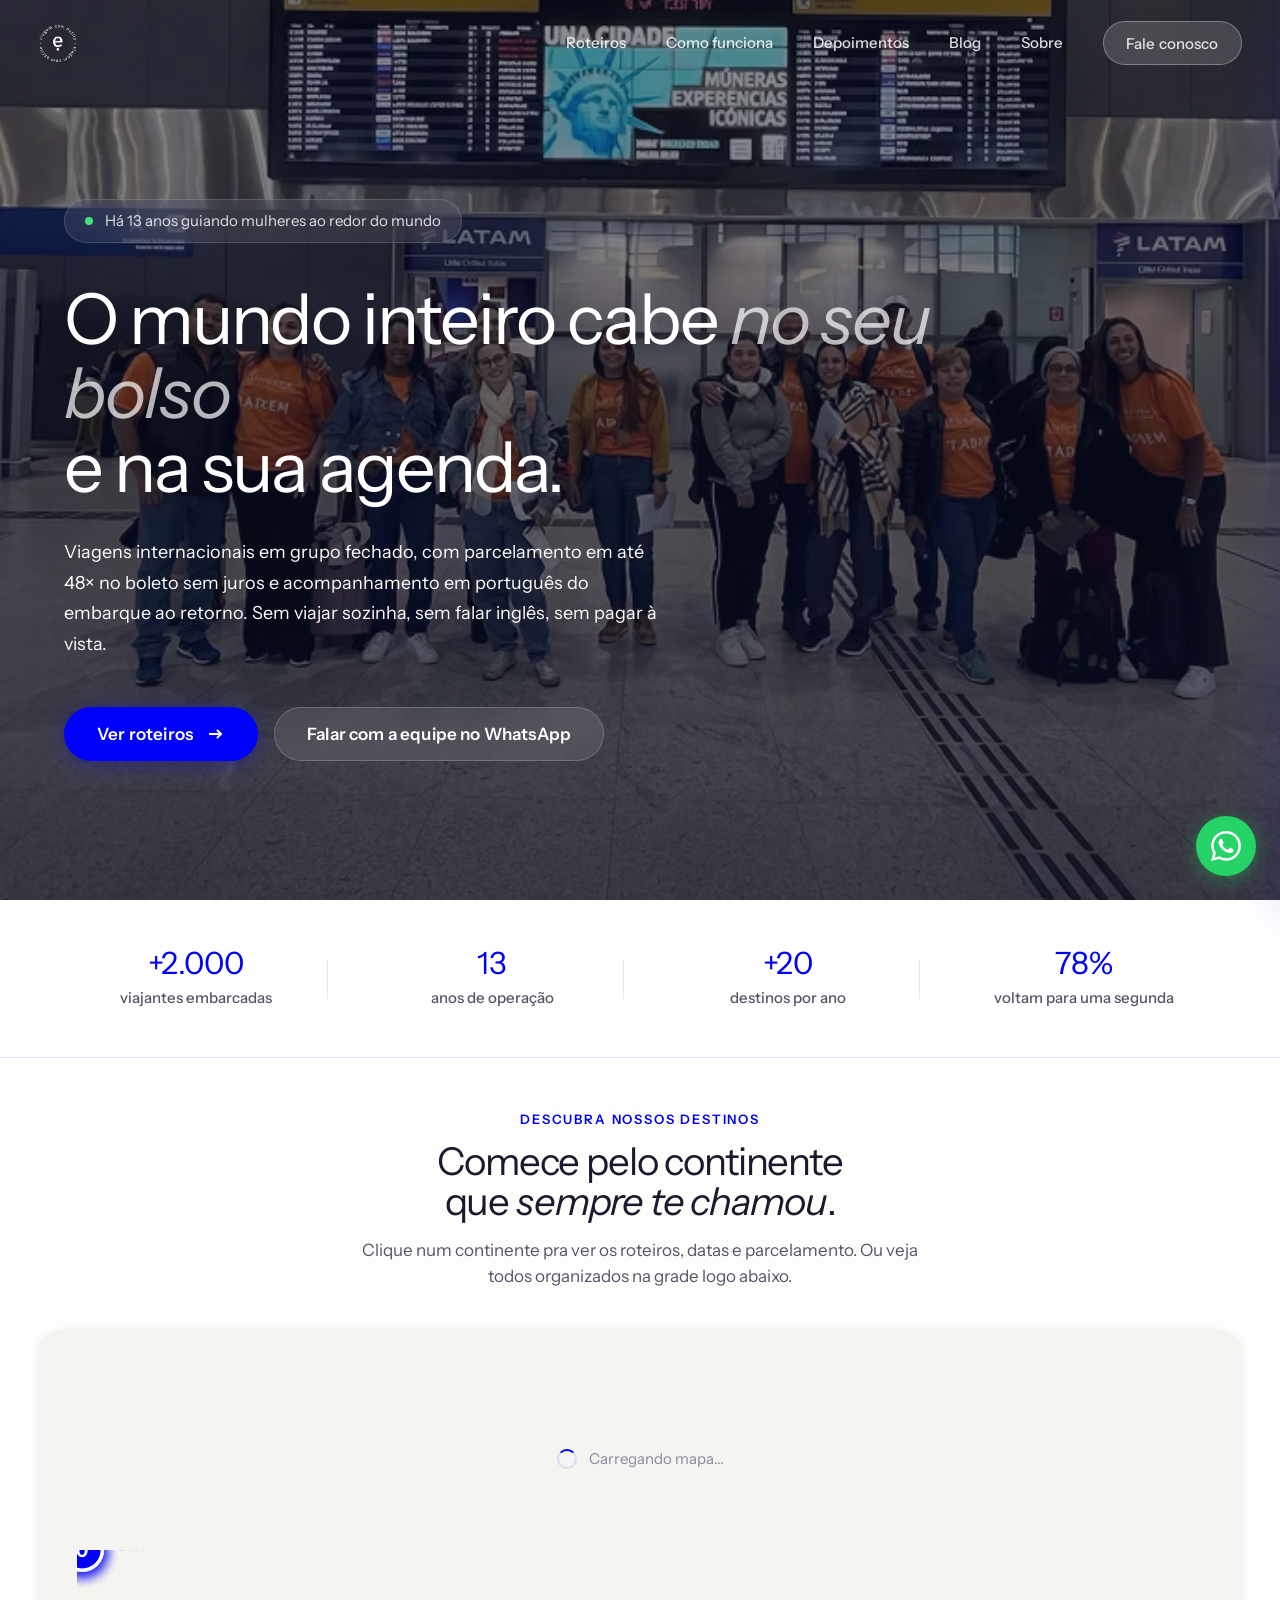
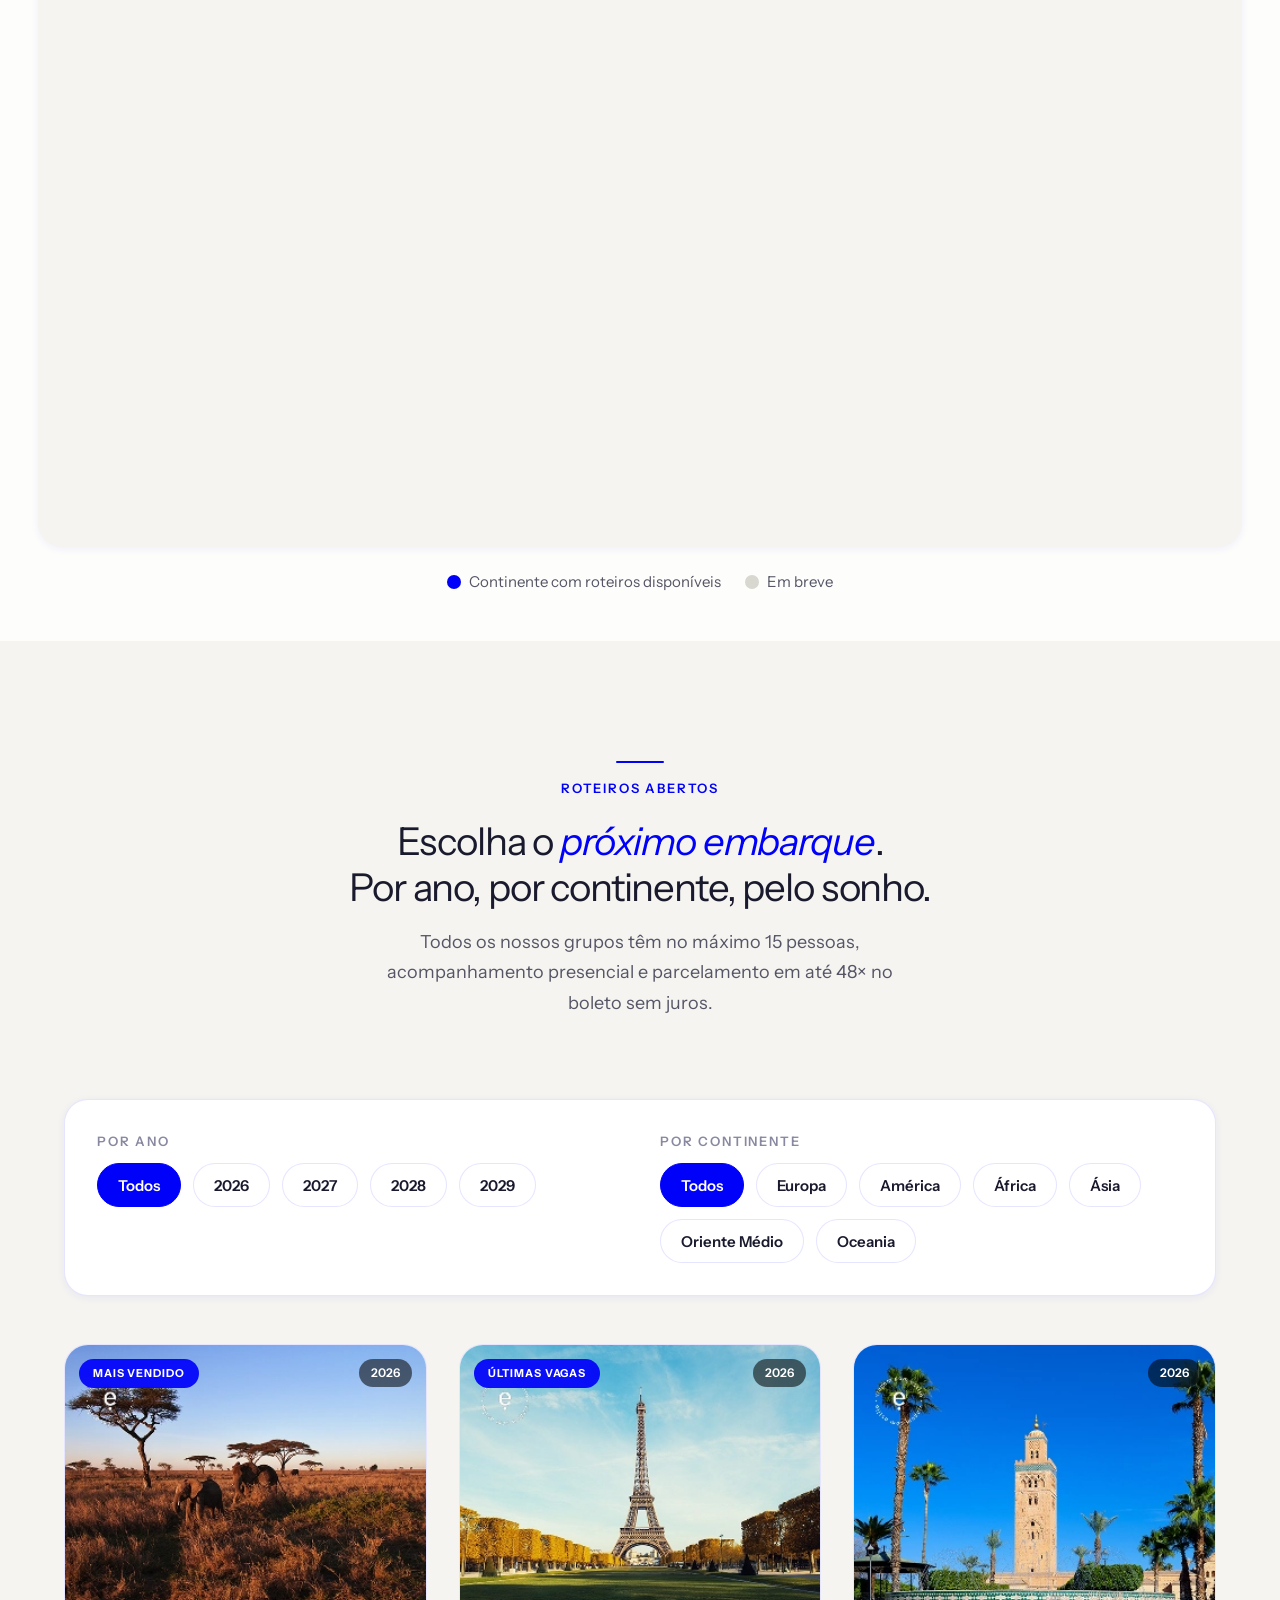
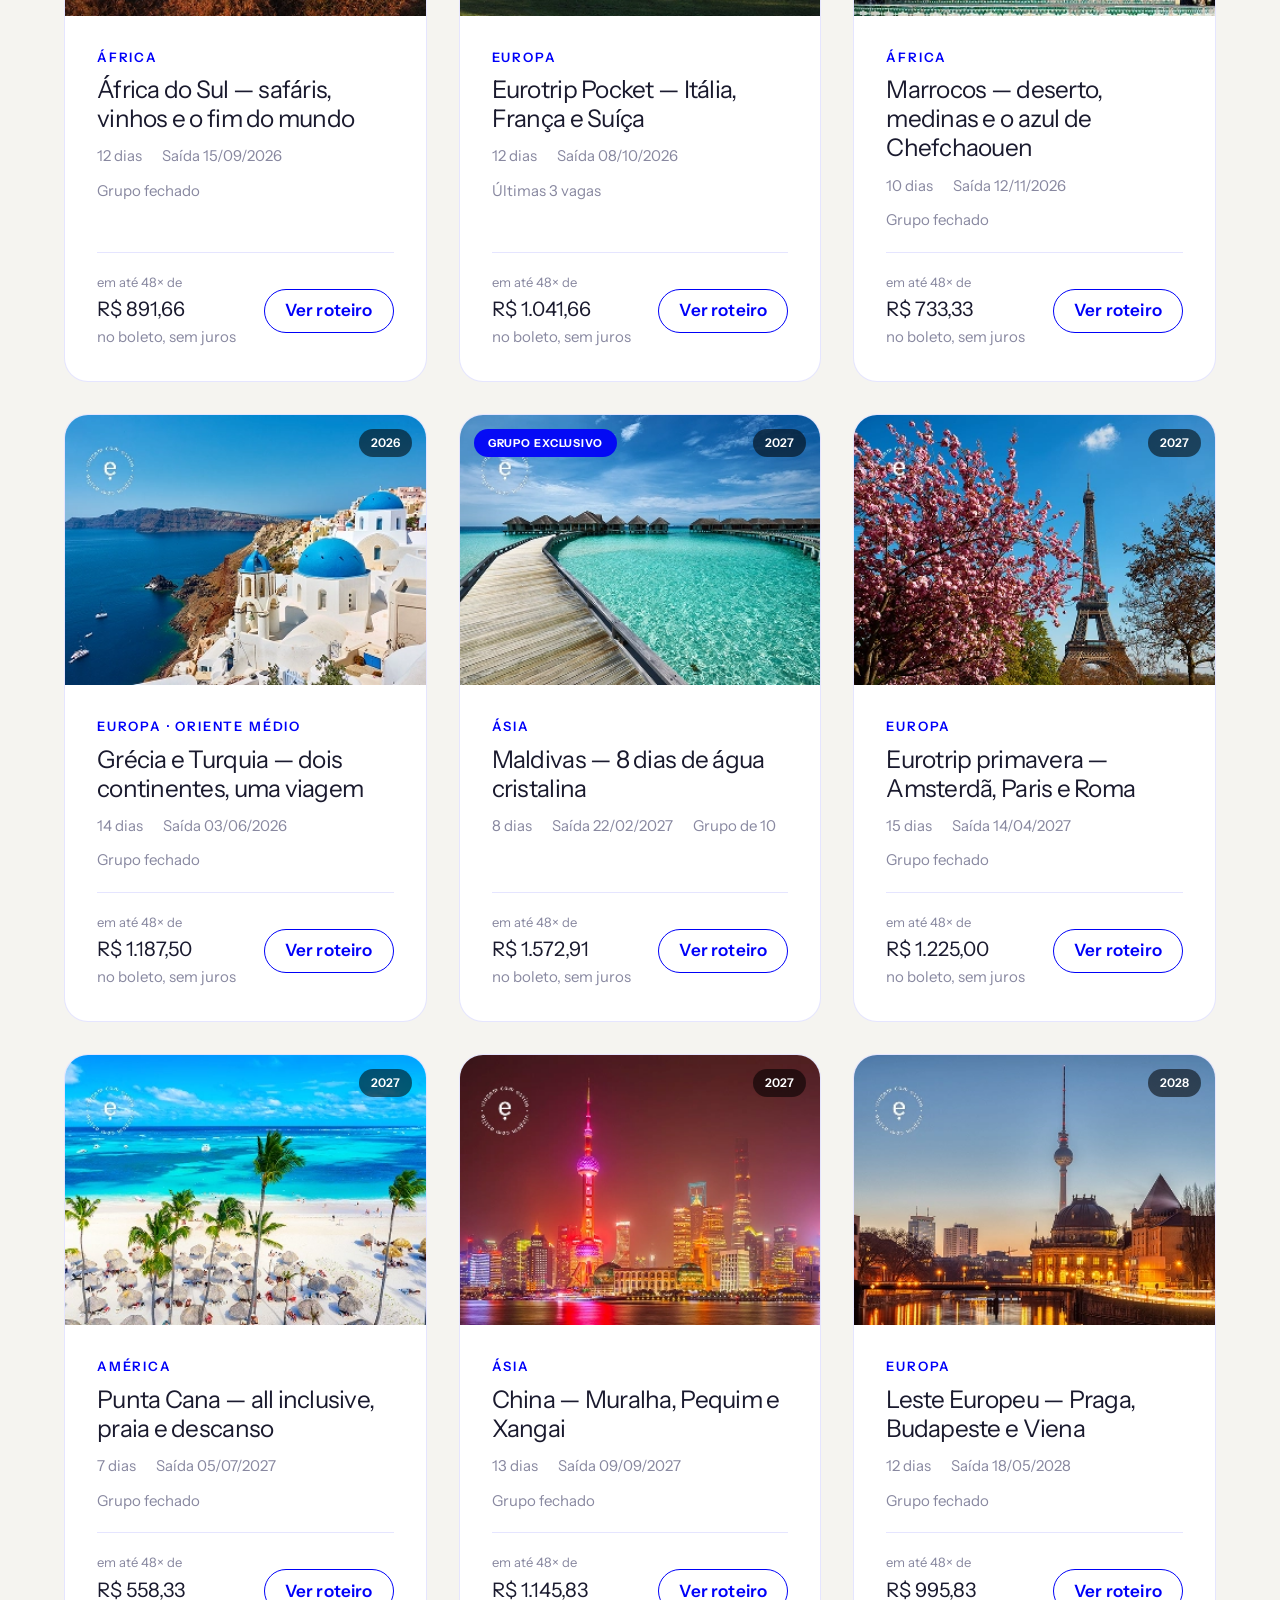
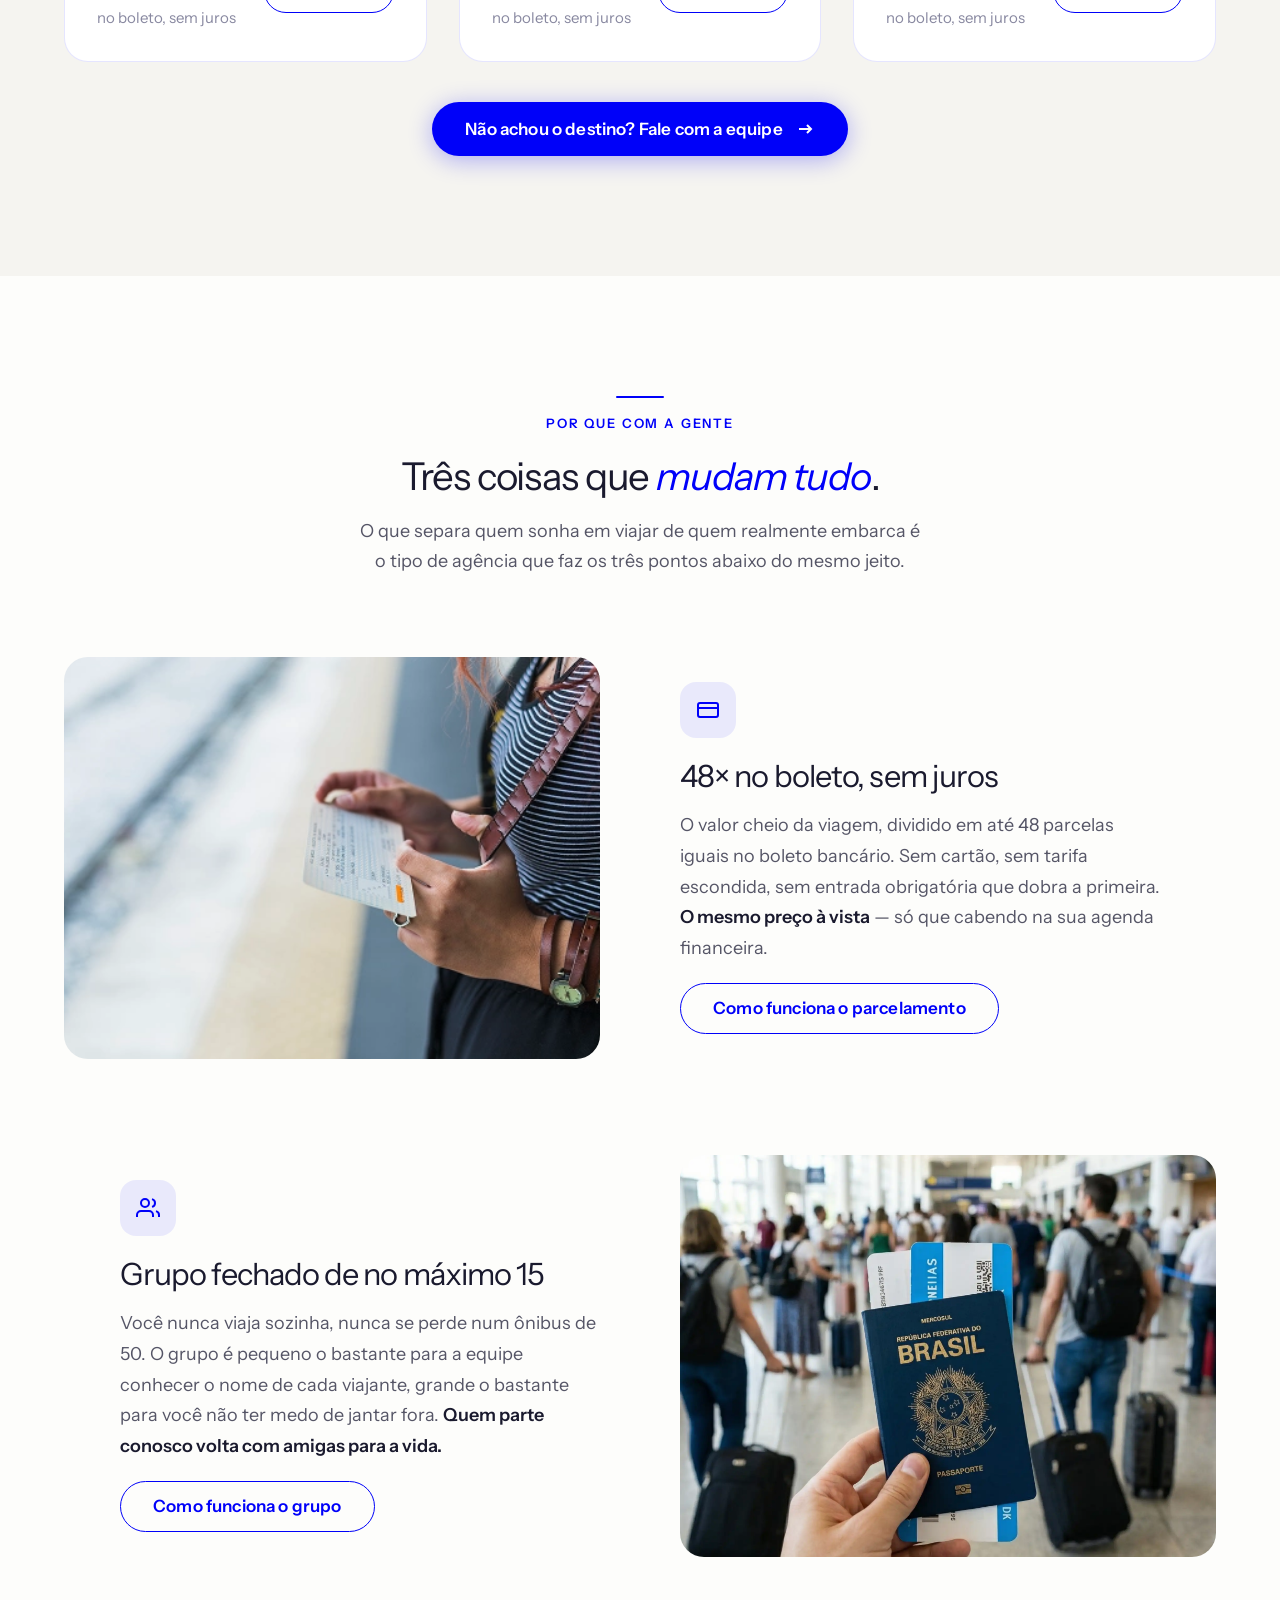
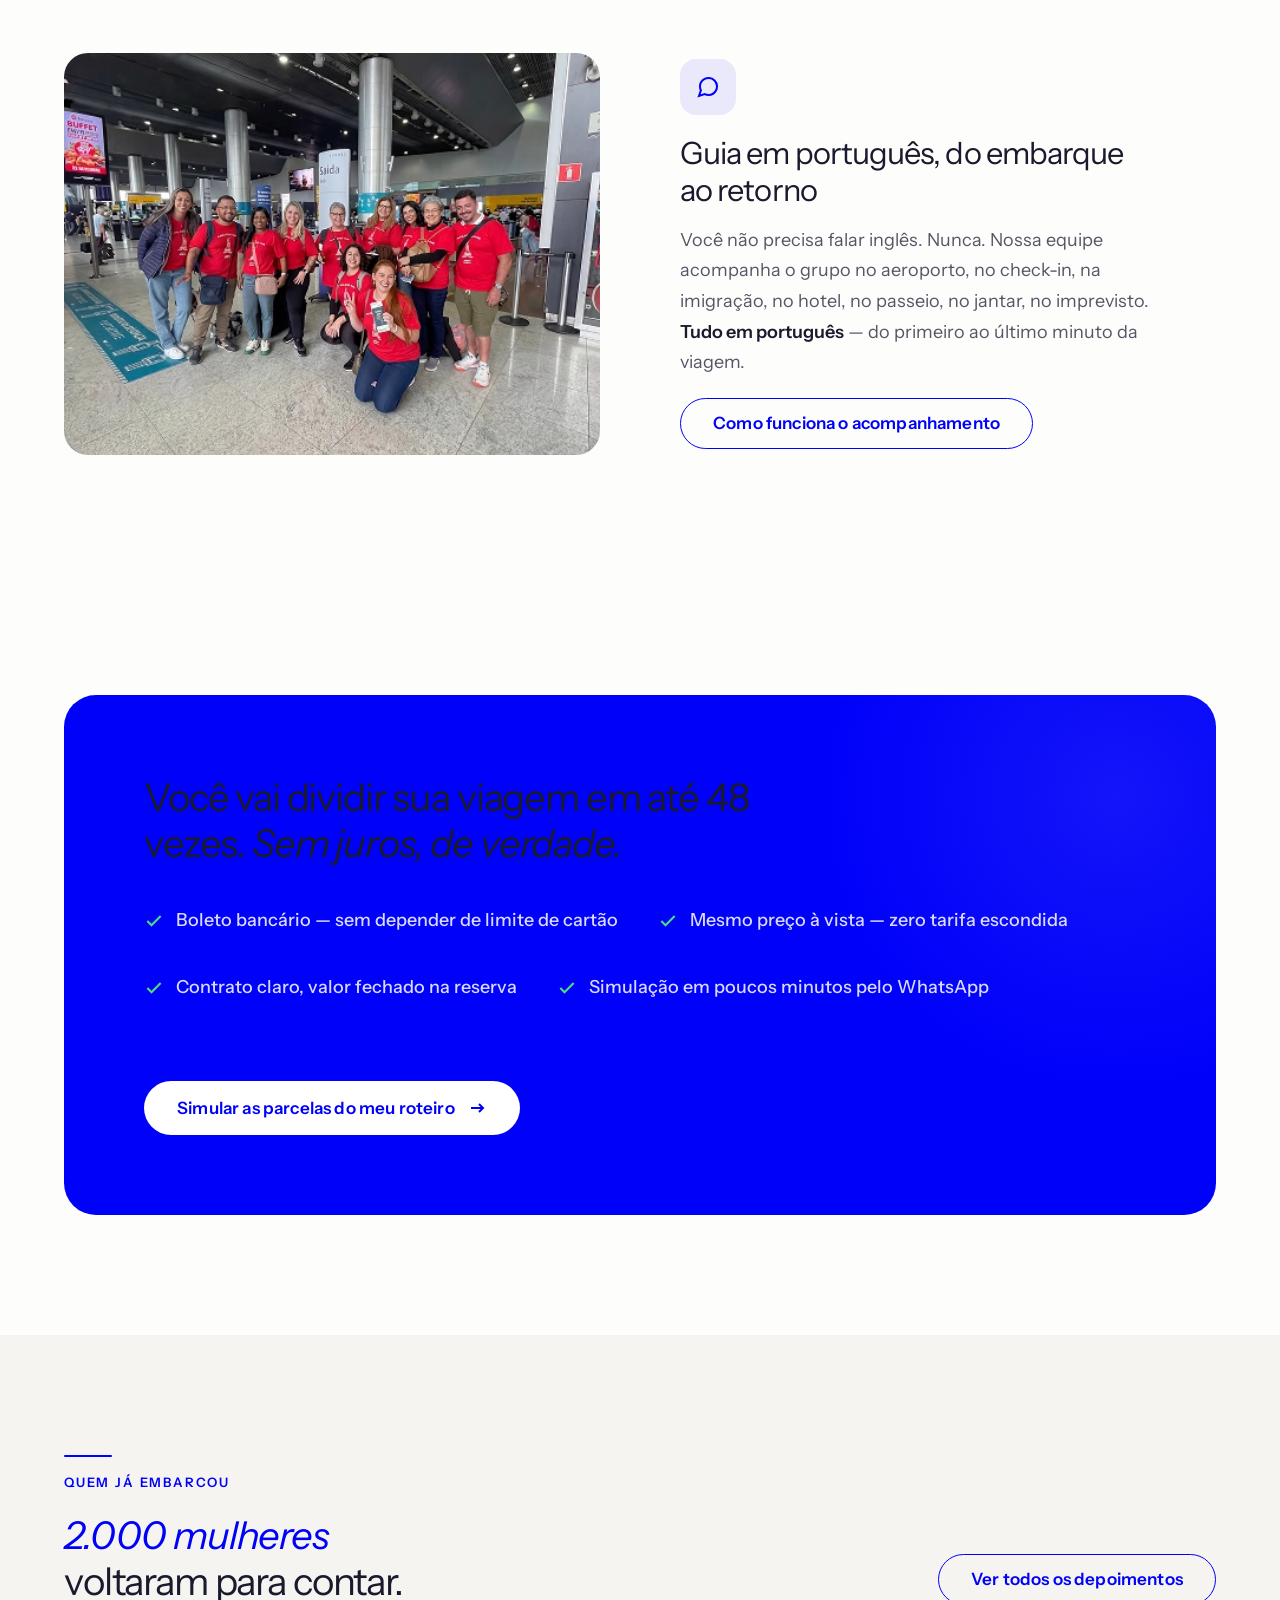
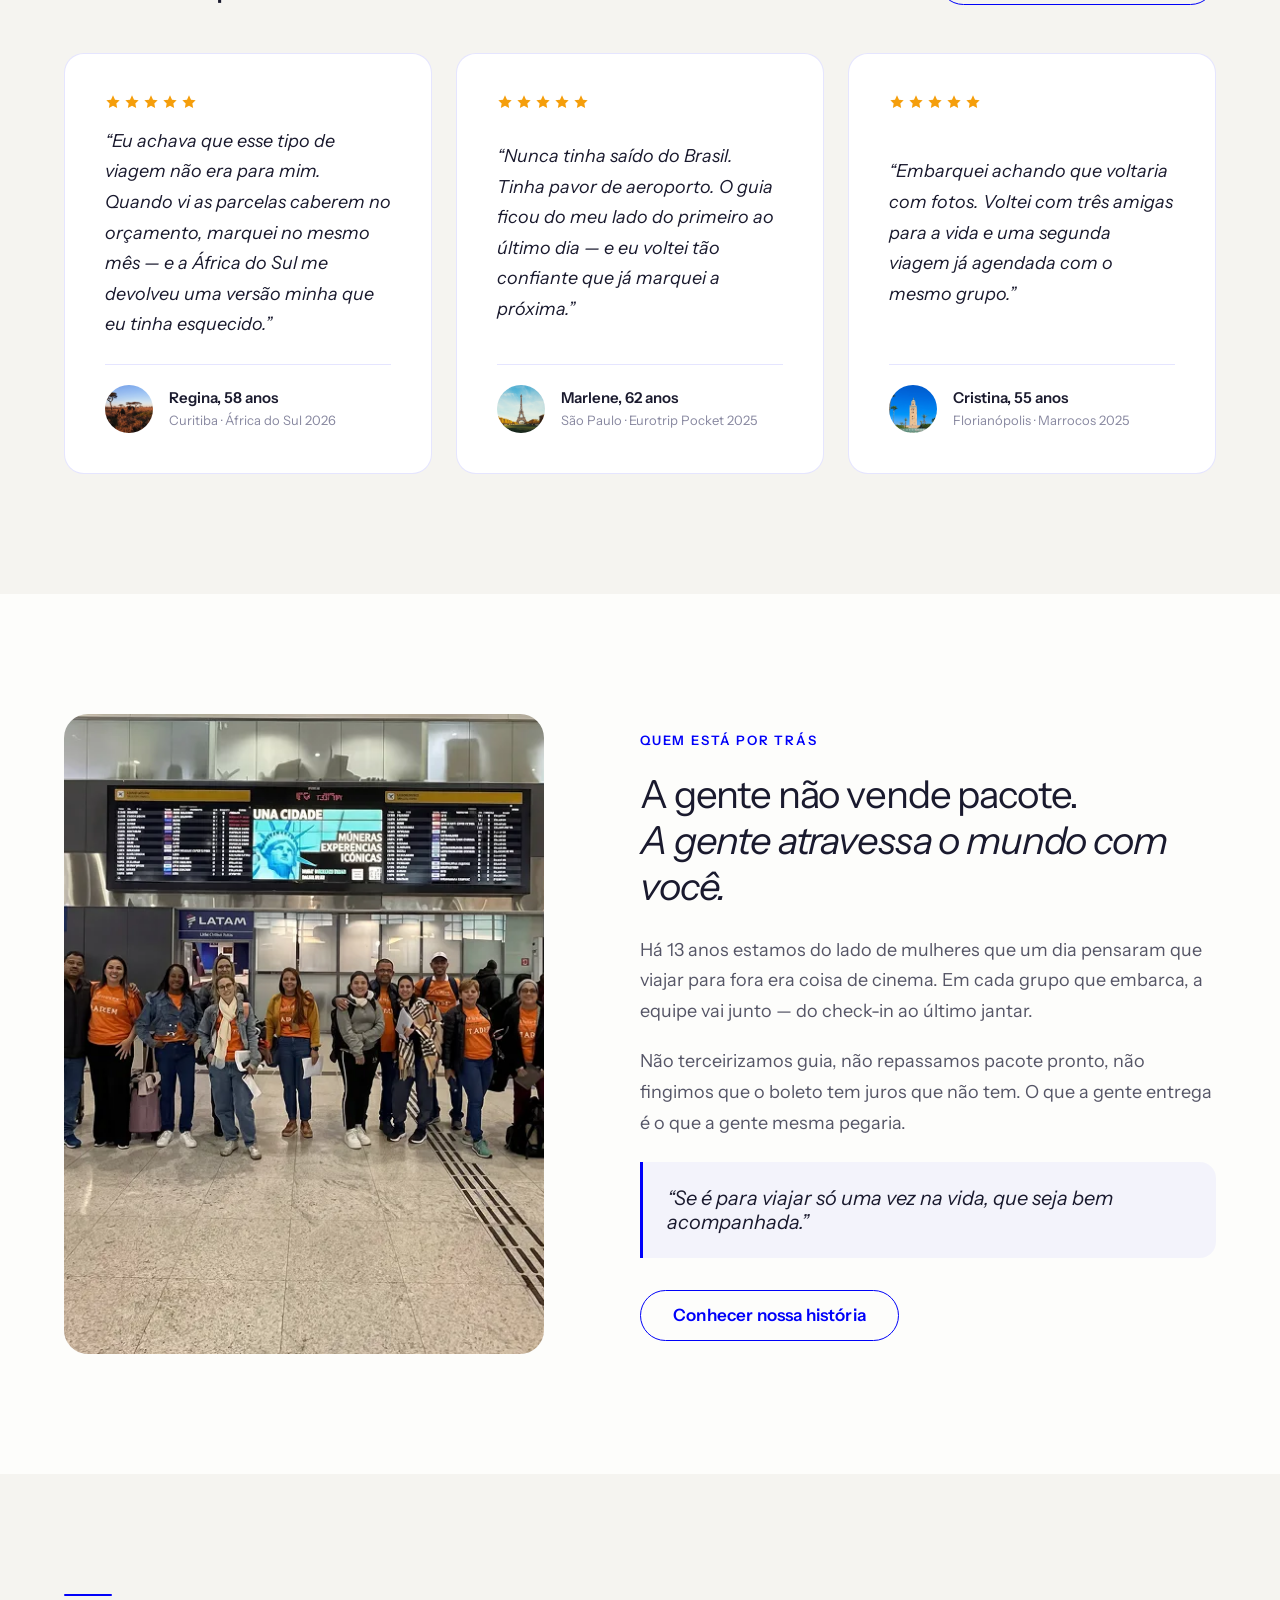
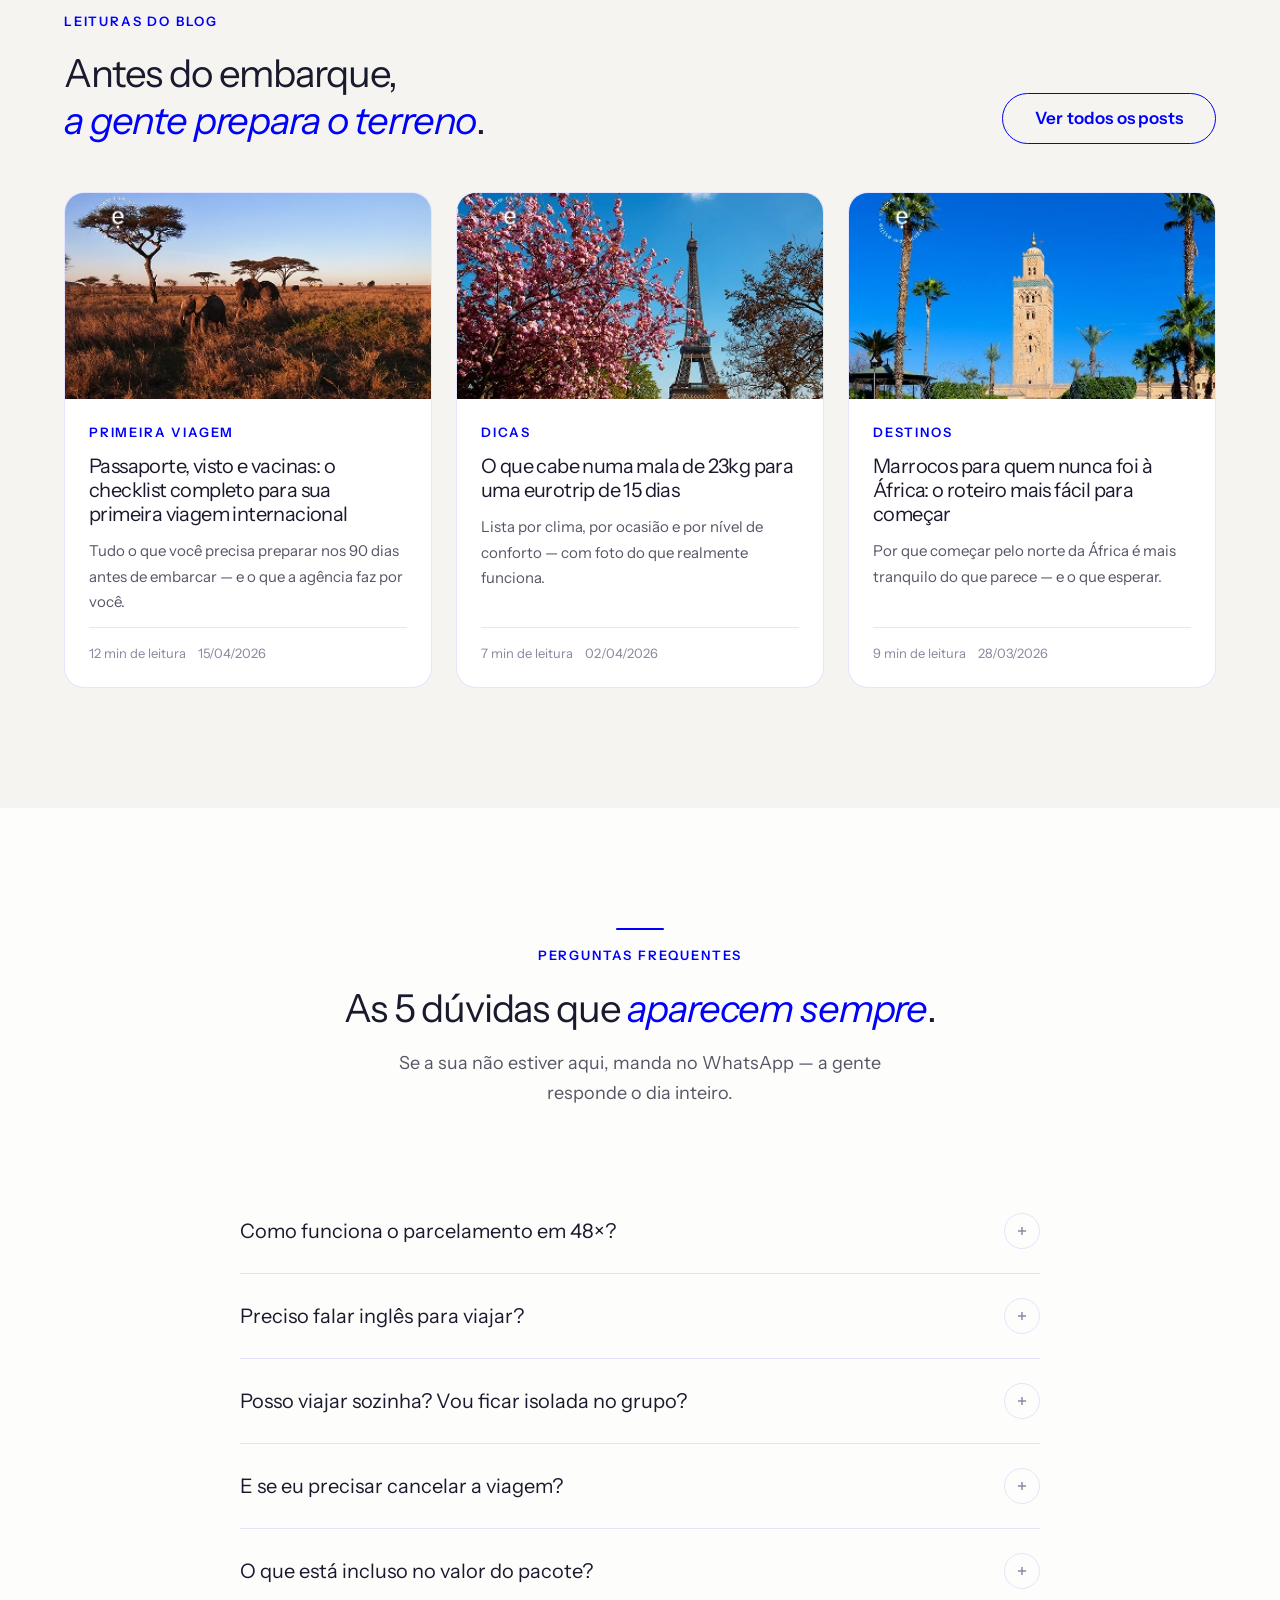
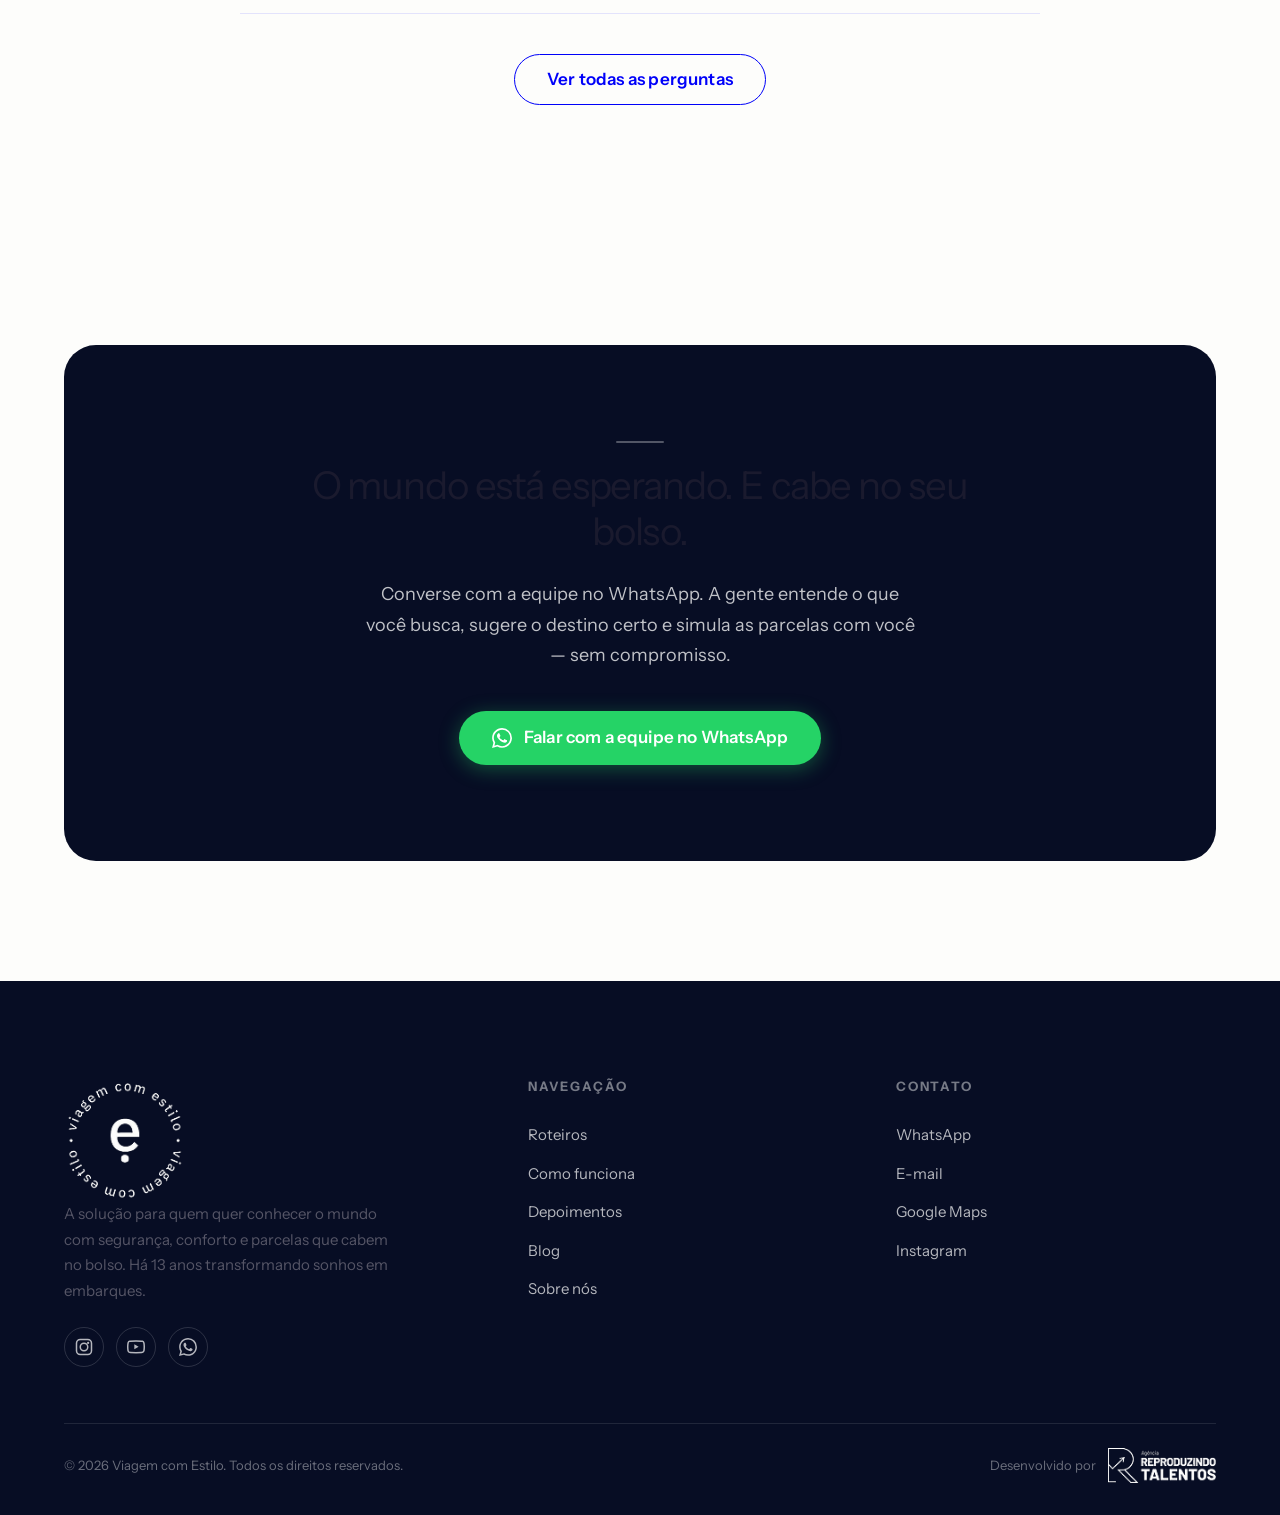
==== commit 10454ea0: "feat(home): integra mapa interativo de continentes como seção O protótipo standalone em prototipos/m" ====
--- a/index.html
+++ b/index.html
@@ -17,6 +17,7 @@
   <link rel="stylesheet" href="css/base.css">
   <link rel="stylesheet" href="css/components.css">
   <link rel="stylesheet" href="css/pages.css">
+  <link rel="stylesheet" href="prototipos/mapa/mapa.css">
 
   <style>
     /* ---------- PAGE-LOCAL — .page-home ----------
@@ -227,7 +228,113 @@
 
 
     <!-- ========================================
-         3. ROTEIROS — GRID FILTRÁVEL por ano + continente
+         3. MAPA INTERATIVO — descoberta por continente
+         Componente: .mapa-interativo (prototipos/mapa/mapa.css)
+         JS:    prototipos/mapa/{data.js, continents-iso.js, mapa.js (module)}
+         Fixo:  estrutura SVG, título, legenda
+         Dinâmico:
+           - Geometria: Natural Earth 110m (d3-geo + topojson via CDN — protótipo;
+                        em produção, baixar topologia + ISO mapping localmente)
+           - Lista de roteiros: window.VCE_MAPA_DATA (mock no protótipo;
+                        em produção via REST do WP — /wp-json/vce/v1/roteiros)
+         Posição: depois do trust-bar, antes do grid filtrável.
+         O mapa é alternativa visual ao grid abaixo.
+         ======================================== -->
+    <section class="mapa-interativo" aria-labelledby="mapa-title">
+      <div class="mapa-interativo__container">
+
+        <header class="mapa-interativo__header">
+          <span class="mapa-interativo__label">Descubra nossos destinos</span>
+          <h2 class="mapa-interativo__title" id="mapa-title">
+            Comece pelo continente que <em>sempre te chamou</em>.
+          </h2>
+          <p class="mapa-interativo__lead">
+            Clique num continente pra ver os roteiros, datas e parcelamento. Ou veja todos
+            organizados na grade logo abaixo.
+          </p>
+        </header>
+
+        <div class="mapa-interativo__stage">
+          <div class="mapa-svg__loading" data-mapa-loading>
+            <span class="mapa-svg__loading-spinner" aria-hidden="true"></span>
+            <span>Carregando mapa…</span>
+          </div>
+
+          <svg
+            data-mapa-svg
+            class="mapa-svg"
+            viewBox="0 0 1000 500"
+            preserveAspectRatio="xMidYMid meet"
+            xmlns="http://www.w3.org/2000/svg"
+            role="group"
+            aria-label="Mapa-múndi interativo com seis continentes"
+            hidden>
+
+            <title>Mapa-múndi — clique num continente para ver os roteiros</title>
+
+            <rect class="mapa-svg__ocean" x="0" y="0" width="1000" height="500" />
+
+            <g class="mapa-svg__zoom" data-mapa-zoom>
+              <g data-continent-paths></g>
+
+              <g class="mapa-svg__labels">
+                <text class="mapa-svg__label" data-label="america-norte">América do Norte</text>
+                <text class="mapa-svg__label" data-label="america-central">América Central</text>
+                <text class="mapa-svg__label" data-label="america-sul">América do Sul</text>
+                <text class="mapa-svg__label" data-label="europa">Europa</text>
+                <text class="mapa-svg__label" data-label="africa">África</text>
+                <text class="mapa-svg__label" data-label="asia">Ásia</text>
+                <text class="mapa-svg__label" data-label="oceania">Oceania</text>
+              </g>
+
+              <g class="mapa-svg__badge" data-badge="america-norte">
+                <circle class="mapa-svg__badge-bg" r="18" />
+                <text class="mapa-svg__badge-text">0</text>
+              </g>
+              <g class="mapa-svg__badge" data-badge="america-central">
+                <circle class="mapa-svg__badge-bg" r="18" />
+                <text class="mapa-svg__badge-text">0</text>
+              </g>
+              <g class="mapa-svg__badge" data-badge="america-sul">
+                <circle class="mapa-svg__badge-bg" r="18" />
+                <text class="mapa-svg__badge-text">0</text>
+              </g>
+              <g class="mapa-svg__badge" data-badge="europa">
+                <circle class="mapa-svg__badge-bg" r="18" />
+                <text class="mapa-svg__badge-text">0</text>
+              </g>
+              <g class="mapa-svg__badge" data-badge="africa">
+                <circle class="mapa-svg__badge-bg" r="18" />
+                <text class="mapa-svg__badge-text">0</text>
+              </g>
+              <g class="mapa-svg__badge" data-badge="asia">
+                <circle class="mapa-svg__badge-bg" r="18" />
+                <text class="mapa-svg__badge-text">0</text>
+              </g>
+              <g class="mapa-svg__badge" data-badge="oceania">
+                <circle class="mapa-svg__badge-bg" r="18" />
+                <text class="mapa-svg__badge-text">0</text>
+              </g>
+            </g>
+          </svg>
+        </div>
+
+        <div class="mapa-interativo__legend" aria-hidden="true">
+          <span class="mapa-interativo__legend-item">
+            <span class="mapa-interativo__legend-dot"></span>
+            Continente com roteiros disponíveis
+          </span>
+          <span class="mapa-interativo__legend-item">
+            <span class="mapa-interativo__legend-dot mapa-interativo__legend-dot--muted"></span>
+            Em breve
+          </span>
+        </div>
+      </div>
+    </section>
+
+
+    <!-- ========================================
+         4. ROTEIROS — GRID FILTRÁVEL por ano + continente
          Componente: .card-roteiro + .filter-chips (components.css)
          JS: js/ui.js #5 (filtro vive em data-filter-root)
          Fixo: estrutura dos filtros
@@ -573,7 +680,7 @@
 
 
     <!-- ========================================
-         4. DIFERENCIAIS — 3 linhas alternadas
+         5. DIFERENCIAIS — 3 linhas alternadas
          Componente: .diferencial (components.css)
          Ordem real do cliente (ata 20/04/2026 § 6):
            1. Pagamento (48× boleto)
@@ -678,7 +785,7 @@
 
 
     <!-- ========================================
-         5. BLOCO PAGAMENTO — reforço 48× no meio da página
+         6. BLOCO PAGAMENTO — reforço 48× no meio da página
          Componente: .bloco-pagamento (components.css)
          Dinâmico (ACF Options Page): número máximo de parcelas,
          título e pontos de reforço.
@@ -731,7 +838,7 @@
 
 
     <!-- ========================================
-         6. DEPOIMENTOS (preview)
+         7. DEPOIMENTOS (preview)
          Componente: .card-depoimento (components.css)
          Fixo: 3 cards
          Dinâmico (CMS — Depoimento): listagem filtrada para destaque,
@@ -832,7 +939,7 @@
 
 
     <!-- ========================================
-         7. FOUNDER (preview) — bloco curto
+         8. FOUNDER (preview) — bloco curto
          Componente: .founder (components.css)
          Fixo: estrutura
          Dinâmico (CMS — Página Sobre): foto, nome, bio curta, citação
@@ -875,7 +982,7 @@
 
 
     <!-- ========================================
-         8. POSTS RECENTES — preview do blog
+         9. POSTS RECENTES — preview do blog
          Componente: .card-post (components.css)
          Fixo: 3 cards + CTA "ver todos os posts"
          Dinâmico (CMS — post nativo): últimos 3 posts publicados,
@@ -953,7 +1060,7 @@
 
 
     <!-- ========================================
-         9. FAQ TOP — objeções principais
+         10. FAQ TOP — objeções principais
          Componente: .faq (components.css)
          JS: js/ui.js #3 (accordion com aria-expanded)
          Fixo: 5 perguntas-top da home
@@ -1077,7 +1184,7 @@
 
 
     <!-- ========================================
-         10. CTA FINAL
+         11. CTA FINAL
          Componente: .cta-final (components.css)
          Dinâmico (ACF Options Page): número WhatsApp
          ======================================== -->
@@ -1181,6 +1288,38 @@
 
 
   <!-- ========================================
+       MAPA INTERATIVO — DRAWER
+       Painel lateral com a lista de roteiros do continente clicado.
+       Backdrop + drawer ficam fora do <main> porque são fixed/overlay.
+       ======================================== -->
+  <div class="mapa-drawer__backdrop" data-mapa-backdrop aria-hidden="true"></div>
+
+  <aside class="mapa-drawer"
+         data-mapa-drawer
+         role="dialog"
+         aria-modal="true"
+         aria-hidden="true"
+         aria-labelledby="mapa-drawer-title">
+    <header class="mapa-drawer__header">
+      <div class="mapa-drawer__header-text">
+        <span class="mapa-drawer__eyebrow">Roteiros em</span>
+        <h2 class="mapa-drawer__title" id="mapa-drawer-title" data-mapa-drawer-title>—</h2>
+        <p class="mapa-drawer__count" data-mapa-drawer-count></p>
+      </div>
+      <button type="button" class="mapa-drawer__close"
+              data-mapa-close
+              aria-label="Fechar lista de roteiros">
+        <svg viewBox="0 0 24 24" fill="none" stroke-width="2" stroke-linecap="round" stroke-linejoin="round">
+          <line x1="18" y1="6" x2="6" y2="18"></line>
+          <line x1="6" y1="6" x2="18" y2="18"></line>
+        </svg>
+      </button>
+    </header>
+    <div class="mapa-drawer__list" data-mapa-drawer-list></div>
+  </aside>
+
+
+  <!-- ========================================
        WHATSAPP FLOAT
        Componente: .whatsapp-float (components.css)
        ======================================== -->
@@ -1191,6 +1330,11 @@
     </svg>
   </a>
 
+  <!-- Mapa interativo: dados (mock no protótipo, REST do WP em produção) + ISO mapping + lógica -->
+  <script src="prototipos/mapa/data.js"></script>
+  <script src="prototipos/mapa/continents-iso.js"></script>
+  <script type="module" src="prototipos/mapa/mapa.js"></script>
+
   <script src="js/ui.js"></script>
 </body>
 
--- a/prototipos/mapa/mapa.css
+++ b/prototipos/mapa/mapa.css
@@ -0,0 +1,495 @@
+/* =============================================
+   VCE — MAPA INTERATIVO (protótipo)
+   Usa tokens globais do site (css/tokens.css).
+   Componente isolado — pronto para embed via shortcode.
+   ============================================= */
+
+.mapa-interativo {
+  position: relative;
+  background: var(--color-surface-base);
+  padding: var(--space-9) 0;
+  overflow: hidden;
+}
+
+.mapa-interativo__container {
+  width: var(--container-wide);
+  margin: 0 auto;
+}
+
+.mapa-interativo__header {
+  text-align: center;
+  margin-bottom: var(--space-8);
+}
+
+.mapa-interativo__label {
+  display: inline-block;
+  font-size: var(--font-size-xs);
+  letter-spacing: var(--tracking-wider);
+  text-transform: uppercase;
+  color: var(--color-brand-primary);
+  font-weight: var(--font-weight-semibold);
+  margin-bottom: var(--space-3);
+}
+
+.mapa-interativo__title {
+  font-size: var(--font-size-3xl);
+  line-height: var(--line-height-tight);
+  letter-spacing: var(--tracking-tight);
+  color: var(--color-text-primary);
+  margin: 0 auto var(--space-4);
+  max-width: 18ch;
+}
+
+.mapa-interativo__lead {
+  font-size: var(--font-size-body);
+  line-height: var(--line-height-normal);
+  color: var(--color-text-secondary);
+  max-width: 52ch;
+  margin: 0 auto;
+}
+
+/* ---------- MAPA (SVG) ---------- */
+
+.mapa-interativo__stage {
+  position: relative;
+  background: var(--color-surface-warm);
+  border-radius: var(--radius-xl);
+  padding: clamp(var(--space-4), 3vw, var(--space-9));
+  box-shadow: var(--shadow-sm);
+}
+
+.mapa-svg {
+  display: block;
+  width: 100%;
+  height: auto;
+  max-height: 62vh;
+}
+
+.mapa-svg__loading {
+  display: flex;
+  align-items: center;
+  justify-content: center;
+  gap: var(--space-3);
+  padding: var(--space-12) var(--space-6);
+  color: var(--color-text-muted);
+  font-size: var(--font-size-sm);
+}
+
+.mapa-svg__loading-spinner {
+  width: 20px;
+  height: 20px;
+  border: 2px solid var(--color-border-subtle);
+  border-top-color: var(--color-brand-primary);
+  border-radius: 50%;
+  animation: mapaSpin 0.8s linear infinite;
+}
+
+@keyframes mapaSpin {
+  to { transform: rotate(360deg); }
+}
+
+.mapa-svg__ocean {
+  fill: var(--color-surface-warm);
+}
+
+/* Grupo que anima ao clicar num continente (tap-to-zoom).
+   transform-origin 0 0 + transform-box fill-box para que translate/scale
+   operem nas unidades da viewBox (não em px). */
+.mapa-svg__zoom {
+  transform: translate(0, 0) scale(1);
+  transform-origin: 0 0;
+  transform-box: fill-box;
+  transition: transform 500ms cubic-bezier(0.4, 0, 0.2, 1);
+}
+
+/* Badges e labels têm transição; JS controla a opacidade quando zoomado
+   (Chrome não interpola opacity via class toggle em SVG <g> quando o
+   ancestral tem transform ativo). */
+.mapa-svg__badge,
+.mapa-svg__labels {
+  transition: opacity 200ms var(--ease-default);
+}
+
+.mapa-svg__continent {
+  fill: #D8D8D0;
+  stroke: var(--color-surface-warm);
+  stroke-width: 1.5;
+  vector-effect: non-scaling-stroke;
+  cursor: pointer;
+  outline: none;
+  transition: fill var(--duration-fast) var(--ease-default);
+}
+
+.mapa-svg__continent:focus { outline: none; }
+.mapa-svg__continent::-moz-focus-inner { border: 0; }
+
+.mapa-svg__continent[data-count="0"] {
+  cursor: default;
+  opacity: 0.55;
+}
+
+@media (hover: hover) {
+  .mapa-svg__continent:not([data-count="0"]):hover {
+    fill: var(--color-brand-primary);
+  }
+}
+
+.mapa-svg__continent:not([data-count="0"]):focus-visible {
+  fill: var(--color-brand-primary);
+  outline: none;
+}
+
+.mapa-svg__continent:not([data-count="0"]).is-selected {
+  fill: var(--color-brand-primary-active);
+}
+
+/* Badge de contagem */
+.mapa-svg__badge {
+  pointer-events: none;
+}
+
+.mapa-svg__badge-bg {
+  fill: var(--color-brand-primary);
+  stroke: #FFFFFF;
+  stroke-width: 3;
+  filter: drop-shadow(0 2px 6px rgba(0, 1, 249, 0.35));
+}
+
+.mapa-svg__badge-text {
+  fill: #FFFFFF;
+  font-family: var(--font-heading);
+  font-size: 16px;
+  font-weight: var(--font-weight-bold);
+  text-anchor: middle;
+  dominant-baseline: central;
+}
+
+.mapa-svg__label {
+  pointer-events: none;
+  fill: var(--color-text-primary);
+  font-family: var(--font-heading);
+  font-size: 14px;
+  font-weight: var(--font-weight-semibold);
+  text-anchor: middle;
+  opacity: 0.7;
+  transition: opacity var(--duration-fast) var(--ease-default);
+}
+
+.mapa-svg__continent:hover + .mapa-svg__labels .mapa-svg__label,
+.mapa-svg__continent.is-selected + .mapa-svg__labels .mapa-svg__label {
+  opacity: 1;
+}
+
+/* ---------- LEGENDA ---------- */
+
+.mapa-interativo__legend {
+  margin-top: var(--space-6);
+  display: flex;
+  gap: var(--space-6);
+  justify-content: center;
+  flex-wrap: wrap;
+  font-size: var(--font-size-sm);
+  color: var(--color-text-secondary);
+}
+
+.mapa-interativo__legend-item {
+  display: inline-flex;
+  align-items: center;
+  gap: var(--space-2);
+}
+
+.mapa-interativo__legend-dot {
+  width: 14px;
+  height: 14px;
+  border-radius: 50%;
+  background: var(--color-brand-primary);
+  display: inline-block;
+}
+
+.mapa-interativo__legend-dot--muted {
+  background: #D8D8D0;
+}
+
+/* ---------- DRAWER ---------- */
+
+.mapa-drawer {
+  position: fixed;
+  top: 0;
+  right: 0;
+  height: 100dvh;
+  width: min(480px, 100vw);
+  background: var(--color-surface-white);
+  box-shadow: var(--shadow-xl);
+  display: flex;
+  flex-direction: column;
+  transform: translateX(100%);
+  transition: transform var(--duration-normal) var(--ease-out);
+  z-index: var(--z-menu);
+  will-change: transform;
+}
+
+.mapa-drawer.is-open {
+  transform: translateX(0);
+}
+
+.mapa-drawer__backdrop {
+  position: fixed;
+  inset: 0;
+  background: rgba(7, 13, 36, 0.5);
+  opacity: 0;
+  visibility: hidden;
+  transition: opacity var(--duration-normal), visibility var(--duration-normal);
+  z-index: calc(var(--z-menu) - 1);
+}
+
+.mapa-drawer__backdrop.is-open {
+  opacity: 1;
+  visibility: visible;
+}
+
+.mapa-drawer__header {
+  padding: var(--space-6) var(--space-6) var(--space-4);
+  border-bottom: 1px solid var(--color-border-subtle);
+  display: flex;
+  align-items: flex-start;
+  justify-content: space-between;
+  gap: var(--space-4);
+}
+
+.mapa-drawer__header-text {
+  min-width: 0;
+}
+
+.mapa-drawer__eyebrow {
+  display: block;
+  font-size: var(--font-size-xs);
+  letter-spacing: var(--tracking-wider);
+  text-transform: uppercase;
+  color: var(--color-brand-primary);
+  font-weight: var(--font-weight-semibold);
+  margin-bottom: var(--space-2);
+}
+
+.mapa-drawer__title {
+  font-size: var(--font-size-xl);
+  line-height: var(--line-height-snug);
+  letter-spacing: var(--tracking-tight);
+  color: var(--color-text-primary);
+  margin: 0;
+}
+
+.mapa-drawer__count {
+  font-size: var(--font-size-sm);
+  color: var(--color-text-muted);
+  margin-top: var(--space-2);
+}
+
+.mapa-drawer__close {
+  flex-shrink: 0;
+  width: var(--tap-min);
+  height: var(--tap-min);
+  border: 1px solid var(--color-border-subtle);
+  border-radius: var(--radius-pill);
+  background: var(--color-surface-base);
+  cursor: pointer;
+  display: grid;
+  place-items: center;
+  transition: background var(--duration-fast);
+}
+
+.mapa-drawer__close:hover {
+  background: var(--color-brand-primary-tint);
+}
+
+.mapa-drawer__close svg {
+  width: 20px;
+  height: 20px;
+  stroke: var(--color-text-primary);
+}
+
+.mapa-drawer__list {
+  flex: 1;
+  overflow-y: auto;
+  padding: var(--space-6);
+  display: flex;
+  flex-direction: column;
+  gap: var(--space-5);
+  -webkit-overflow-scrolling: touch;
+}
+
+/* ---------- CARD DE ROTEIRO NO DRAWER ---------- */
+
+.roteiro-item {
+  display: grid;
+  grid-template-columns: 120px 1fr;
+  gap: var(--space-4);
+  padding: var(--space-4);
+  background: var(--color-surface-base);
+  border: 1px solid var(--color-border-subtle);
+  border-radius: var(--radius-md);
+  text-decoration: none;
+  color: inherit;
+  transition: transform var(--duration-fast),
+              box-shadow var(--duration-fast),
+              border-color var(--duration-fast);
+}
+
+.roteiro-item:hover,
+.roteiro-item:focus-visible {
+  transform: translateY(-2px);
+  box-shadow: var(--shadow-md);
+  border-color: var(--color-border-strong);
+  outline: none;
+}
+
+.roteiro-item__cover {
+  aspect-ratio: 1;
+  overflow: hidden;
+  border-radius: var(--radius-sm);
+  background: var(--color-surface-warm);
+}
+
+.roteiro-item__cover img {
+  width: 100%;
+  height: 100%;
+  object-fit: cover;
+  display: block;
+}
+
+.roteiro-item__body {
+  display: flex;
+  flex-direction: column;
+  min-width: 0;
+}
+
+.roteiro-item__destaque {
+  display: inline-flex;
+  align-items: center;
+  gap: 4px;
+  font-size: 11px;
+  letter-spacing: var(--tracking-wider);
+  text-transform: uppercase;
+  color: var(--color-brand-accent-gold);
+  font-weight: var(--font-weight-bold);
+  margin-bottom: var(--space-1);
+}
+
+.roteiro-item__titulo {
+  font-size: var(--font-size-md);
+  line-height: var(--line-height-snug);
+  color: var(--color-text-primary);
+  margin: 0 0 var(--space-1);
+  font-weight: var(--font-weight-semibold);
+}
+
+.roteiro-item__sub {
+  font-size: var(--font-size-sm);
+  line-height: var(--line-height-normal);
+  color: var(--color-text-secondary);
+  margin: 0 0 var(--space-3);
+  display: -webkit-box;
+  -webkit-line-clamp: 2;
+  line-clamp: 2;
+  -webkit-box-orient: vertical;
+  overflow: hidden;
+}
+
+.roteiro-item__meta {
+  display: flex;
+  gap: var(--space-3);
+  font-size: var(--font-size-xs);
+  color: var(--color-text-muted);
+  margin-bottom: var(--space-3);
+  flex-wrap: wrap;
+}
+
+.roteiro-item__price {
+  margin-top: auto;
+}
+
+.roteiro-item__price-small {
+  display: block;
+  font-size: var(--font-size-xs);
+  color: var(--color-text-muted);
+  line-height: 1;
+  margin-bottom: 2px;
+}
+
+.roteiro-item__price-value {
+  font-size: var(--font-size-md);
+  font-weight: var(--font-weight-bold);
+  color: var(--color-text-primary);
+  letter-spacing: var(--tracking-tight);
+}
+
+.roteiro-item__price-parcelas {
+  font-size: var(--font-size-xs);
+  color: var(--color-brand-primary);
+  font-weight: var(--font-weight-medium);
+  margin-top: 2px;
+}
+
+/* Mobile */
+@media (max-width: 600px) {
+  .mapa-interativo {
+    padding: var(--space-6) 0;
+  }
+
+  .mapa-interativo__stage {
+    padding: var(--space-2);
+    border-radius: var(--radius-lg);
+  }
+
+  .mapa-svg {
+    max-height: none;
+  }
+
+  .mapa-svg__badge-text {
+    font-size: 20px;
+  }
+
+  .mapa-svg__badge-bg {
+    stroke-width: 4;
+  }
+
+  .mapa-svg__label {
+    font-size: 16px;
+  }
+
+  .mapa-drawer {
+    width: 100vw;
+    max-width: 100%;
+    height: 85dvh;
+    top: auto;
+    bottom: 0;
+    right: 0;
+    border-radius: var(--radius-xl) var(--radius-xl) 0 0;
+    transform: translateY(100%);
+  }
+
+  .mapa-drawer.is-open {
+    transform: translateY(0);
+  }
+
+  .mapa-drawer::before {
+    content: '';
+    position: absolute;
+    top: 8px;
+    left: 50%;
+    transform: translateX(-50%);
+    width: 44px;
+    height: 4px;
+    background: var(--color-border-strong);
+    border-radius: 2px;
+  }
+
+  .roteiro-item {
+    grid-template-columns: 96px 1fr;
+    gap: var(--space-3);
+    padding: var(--space-3);
+  }
+
+  .mapa-interativo__title {
+    font-size: var(--font-size-2xl);
+  }
+}
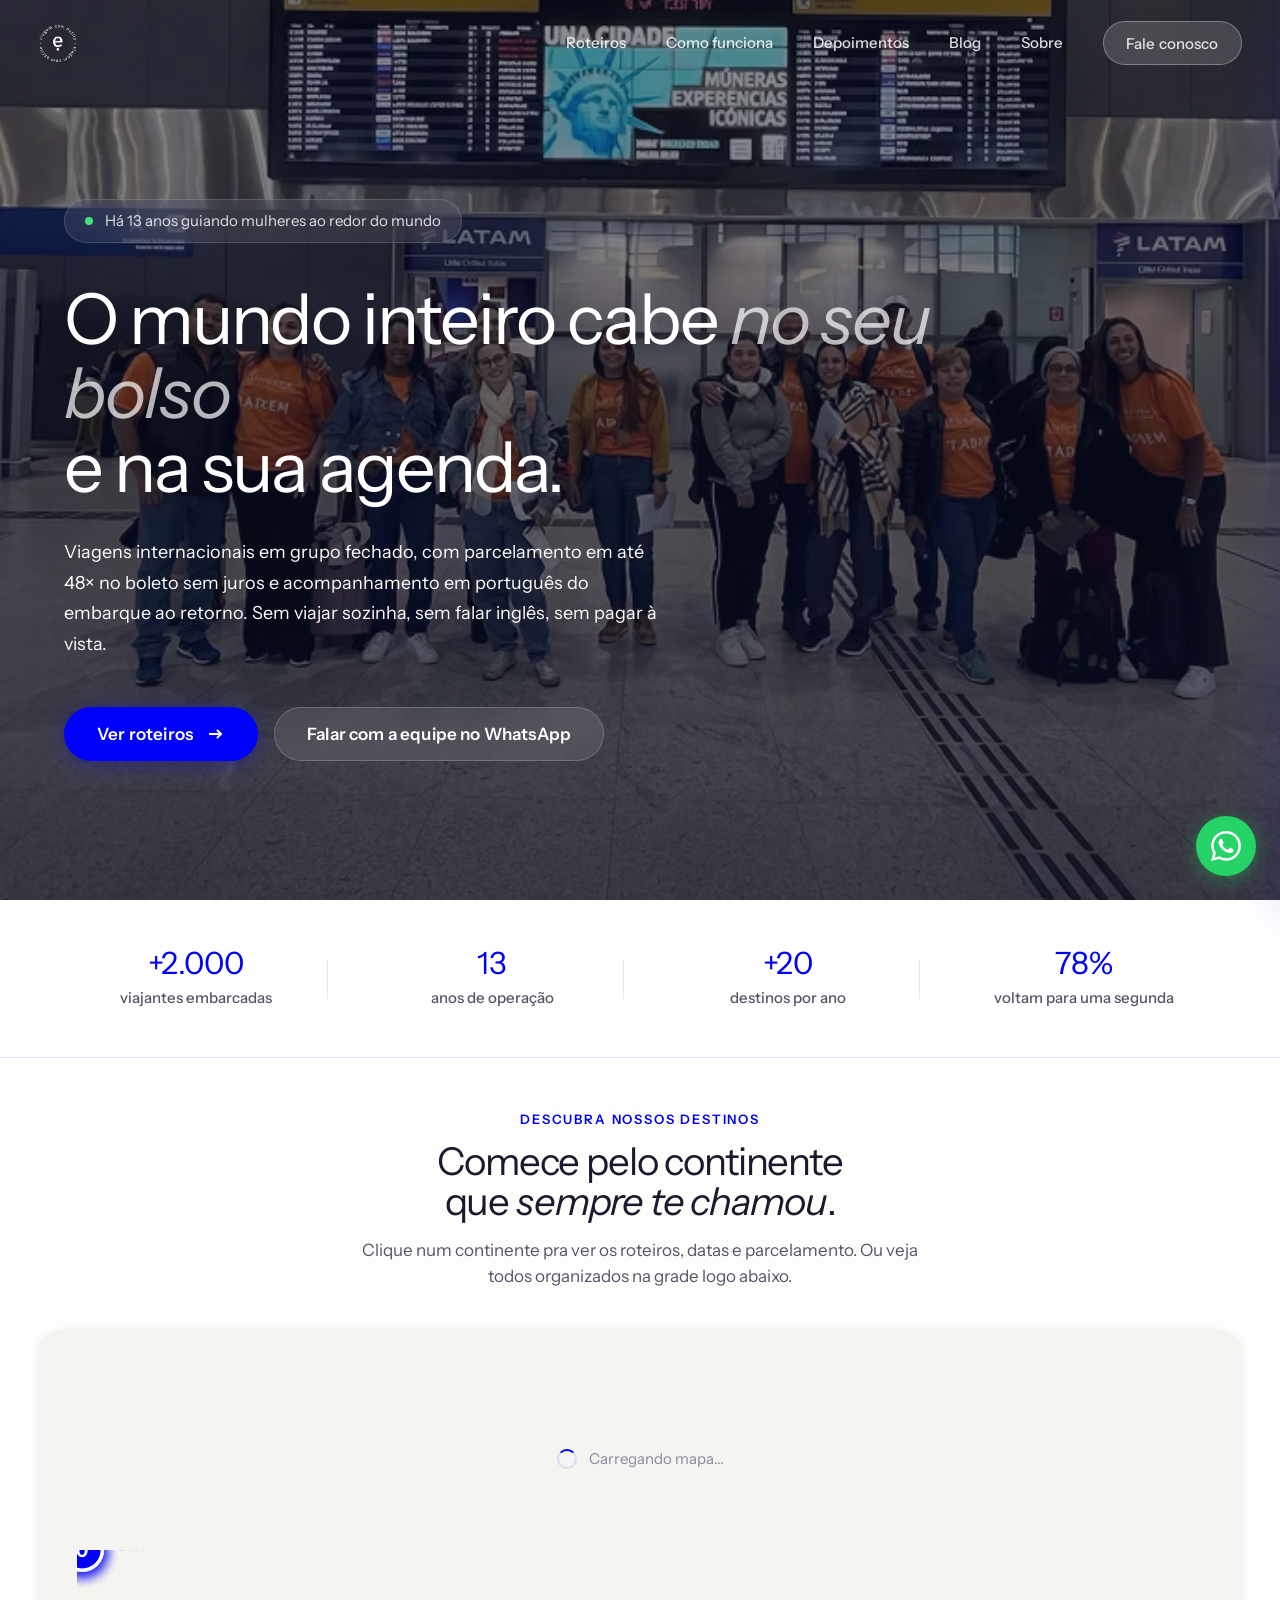
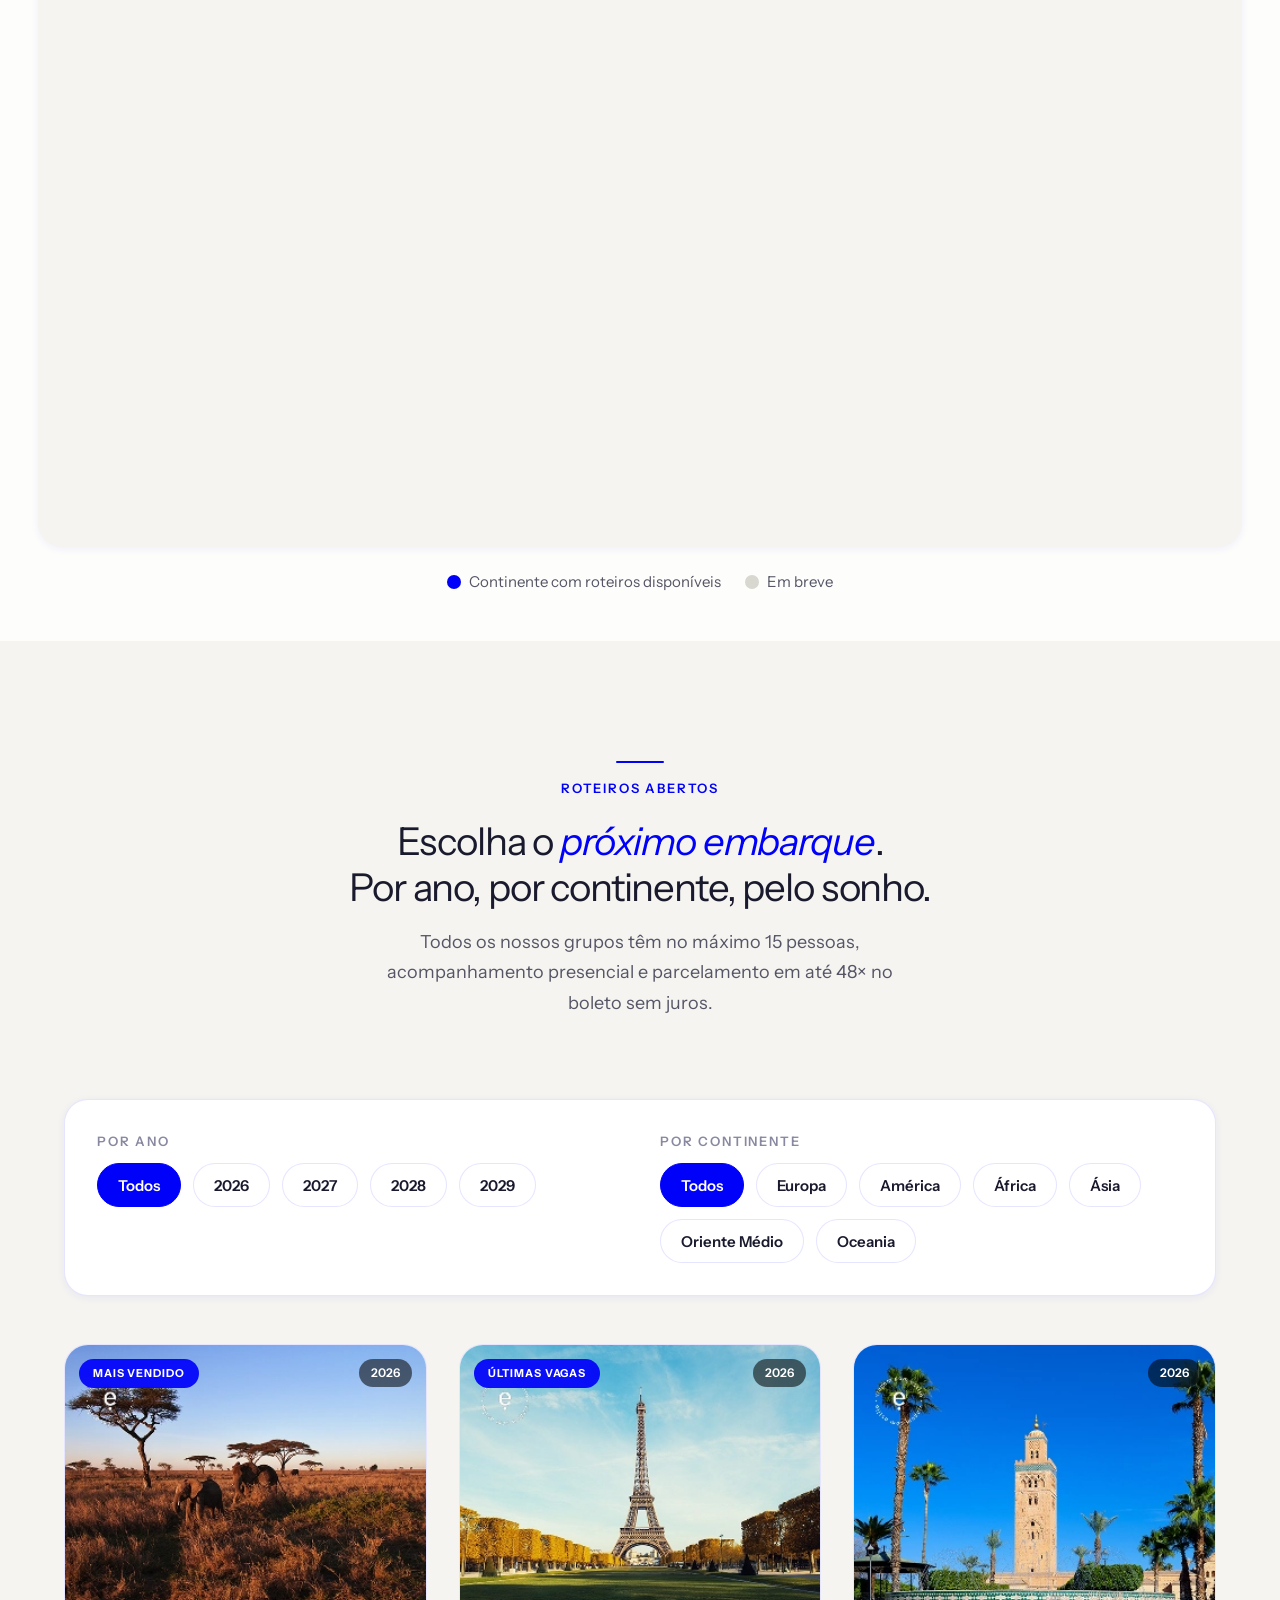
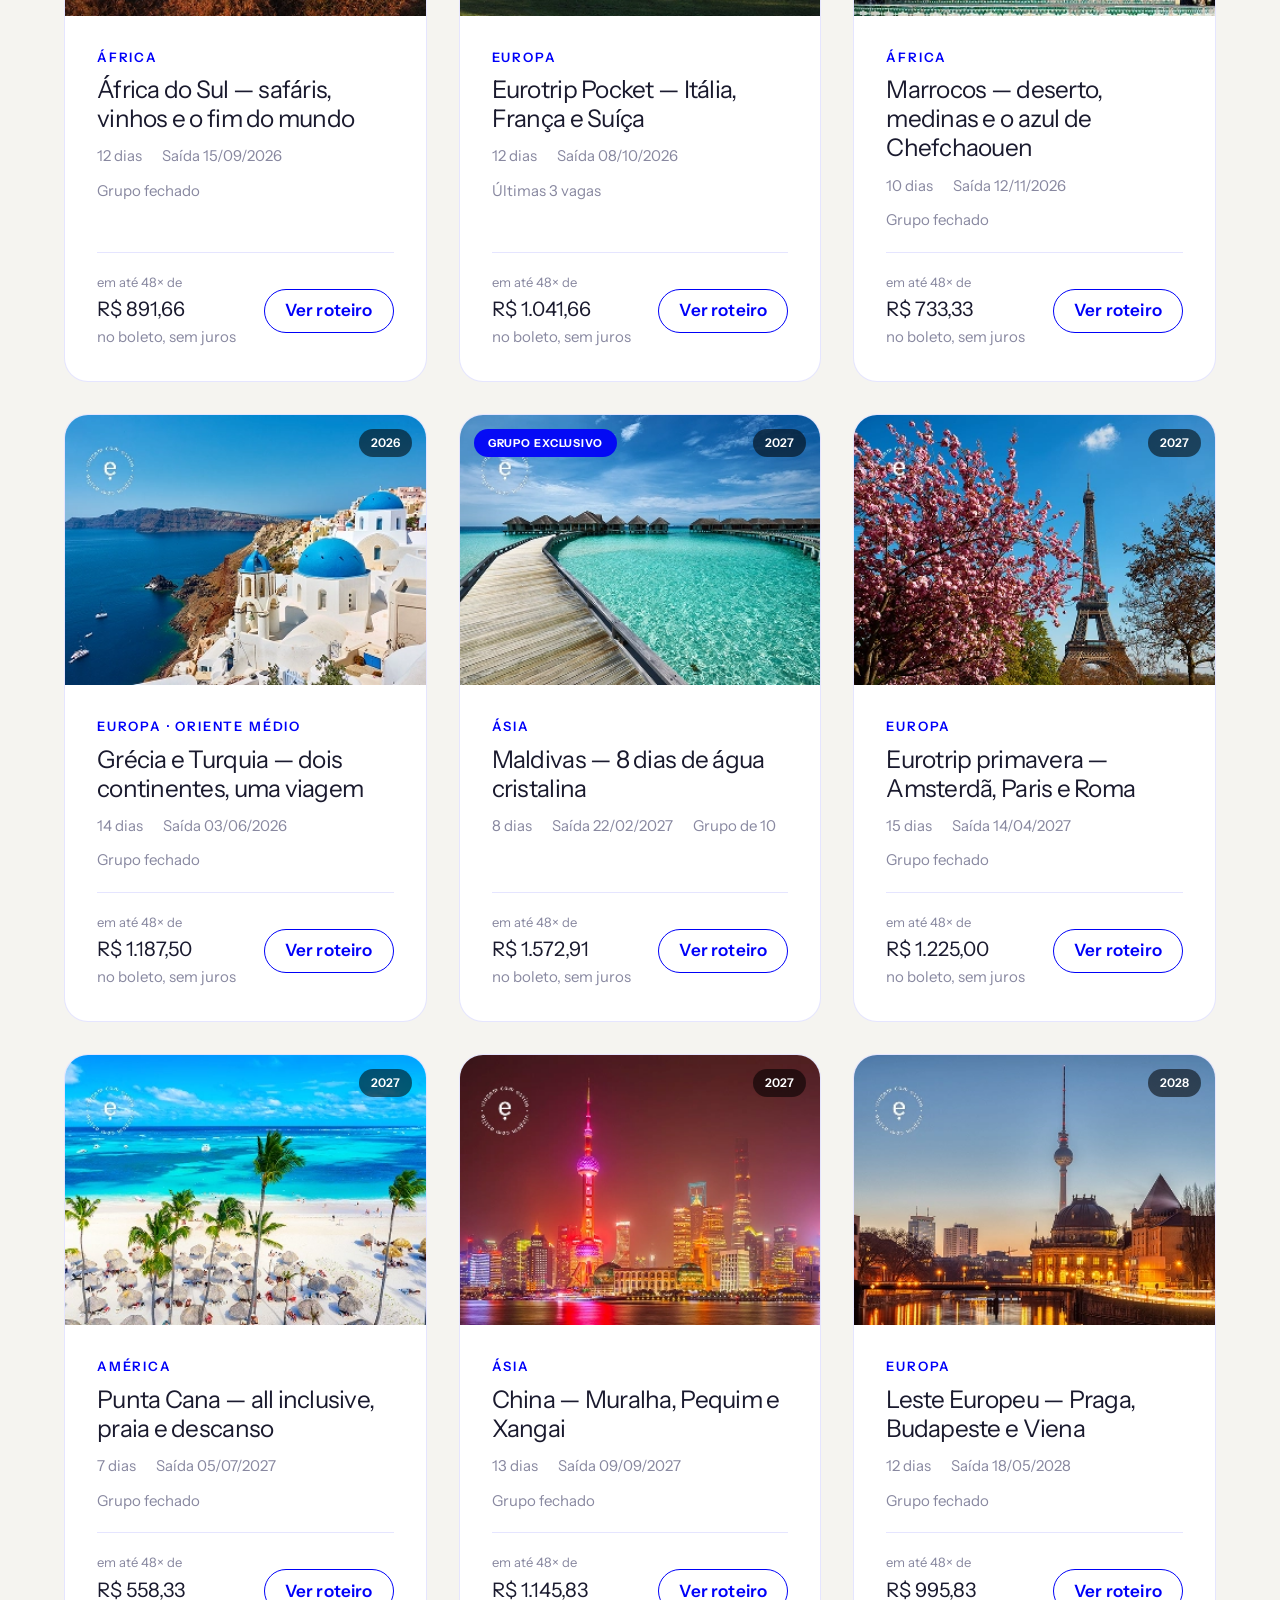
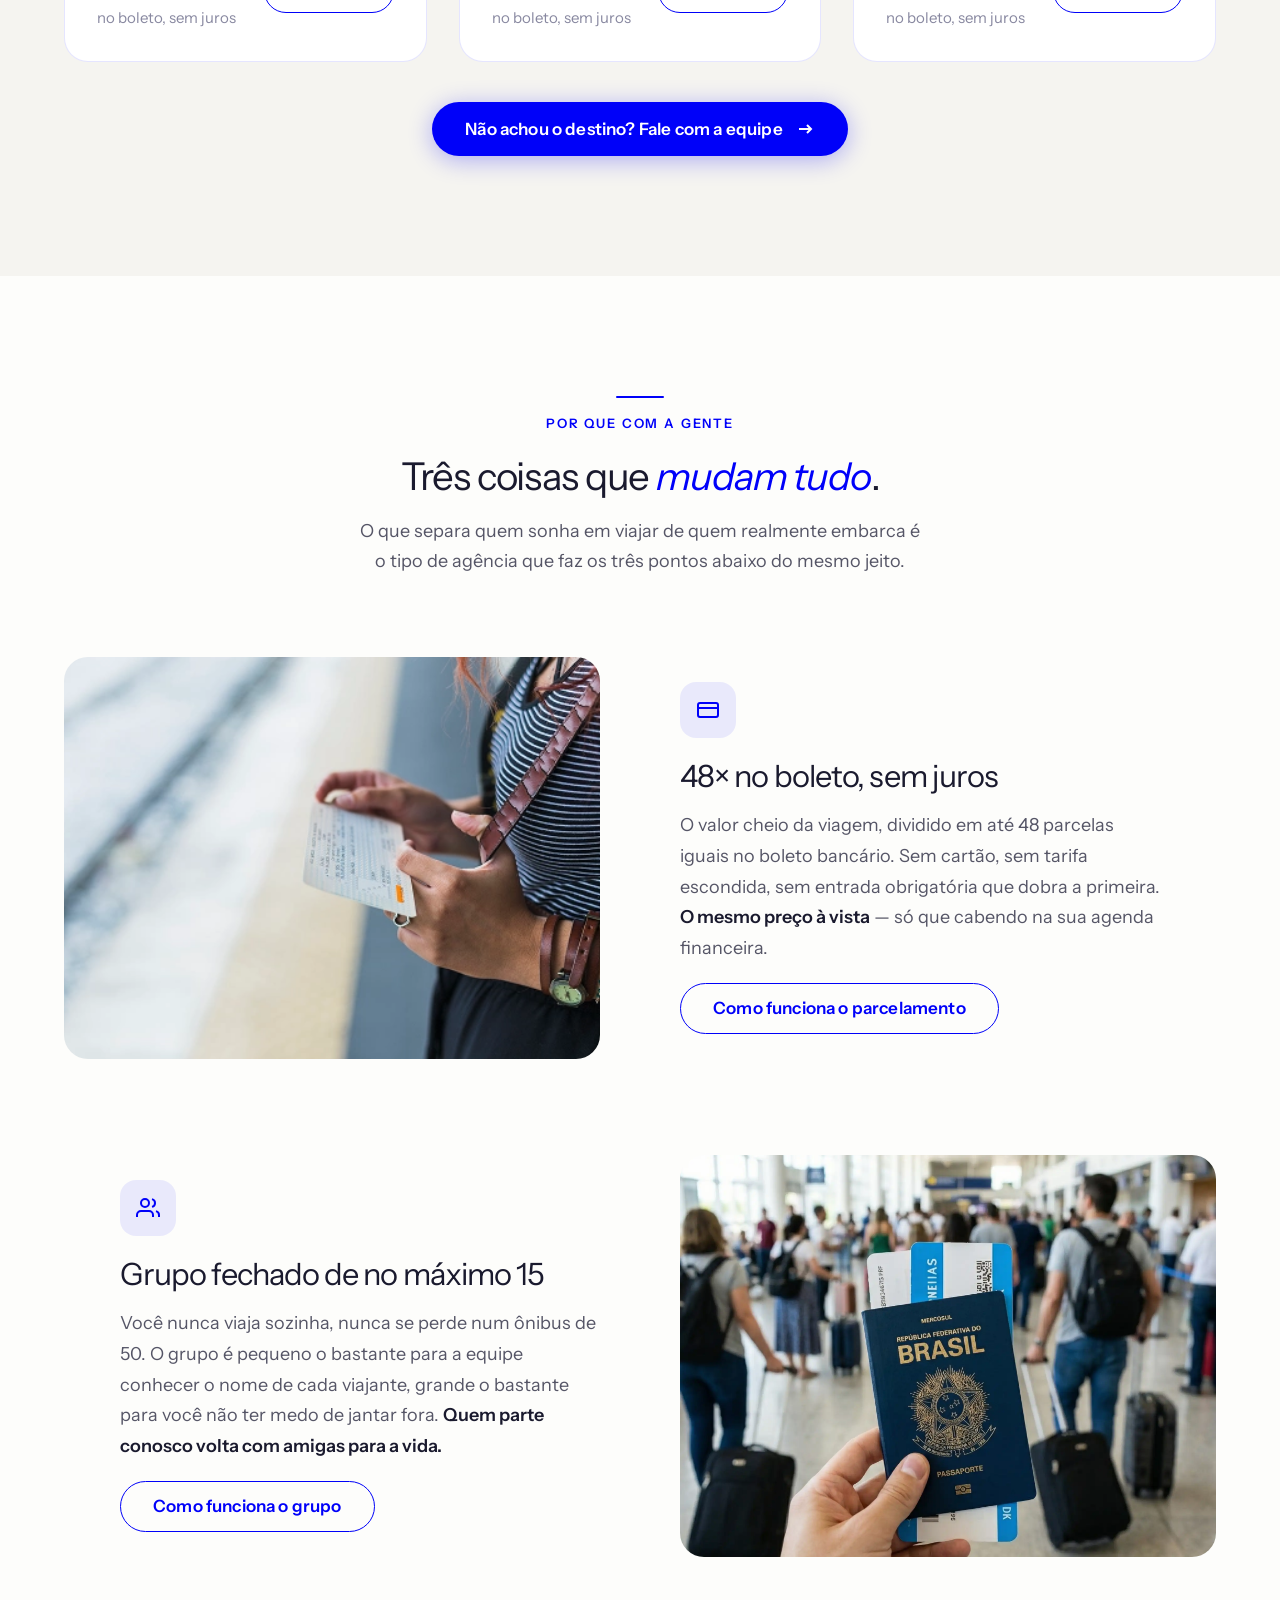
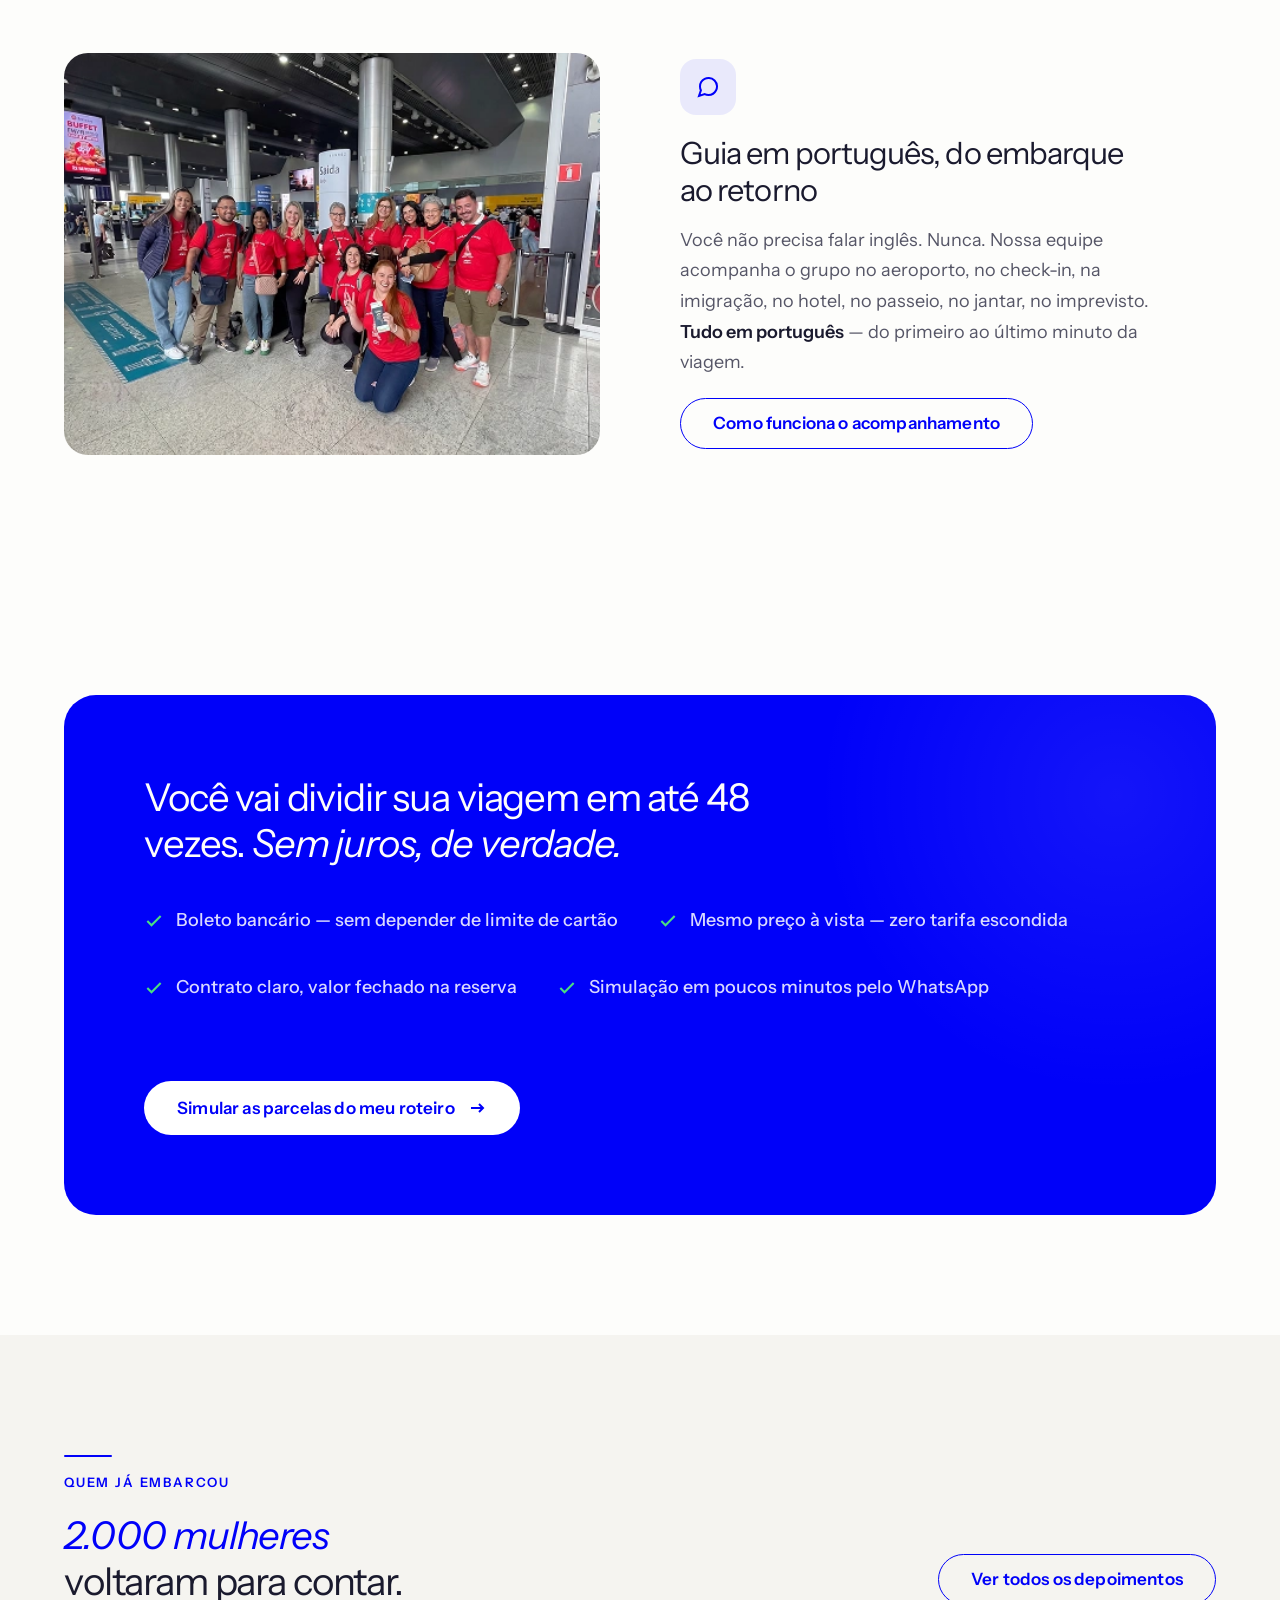
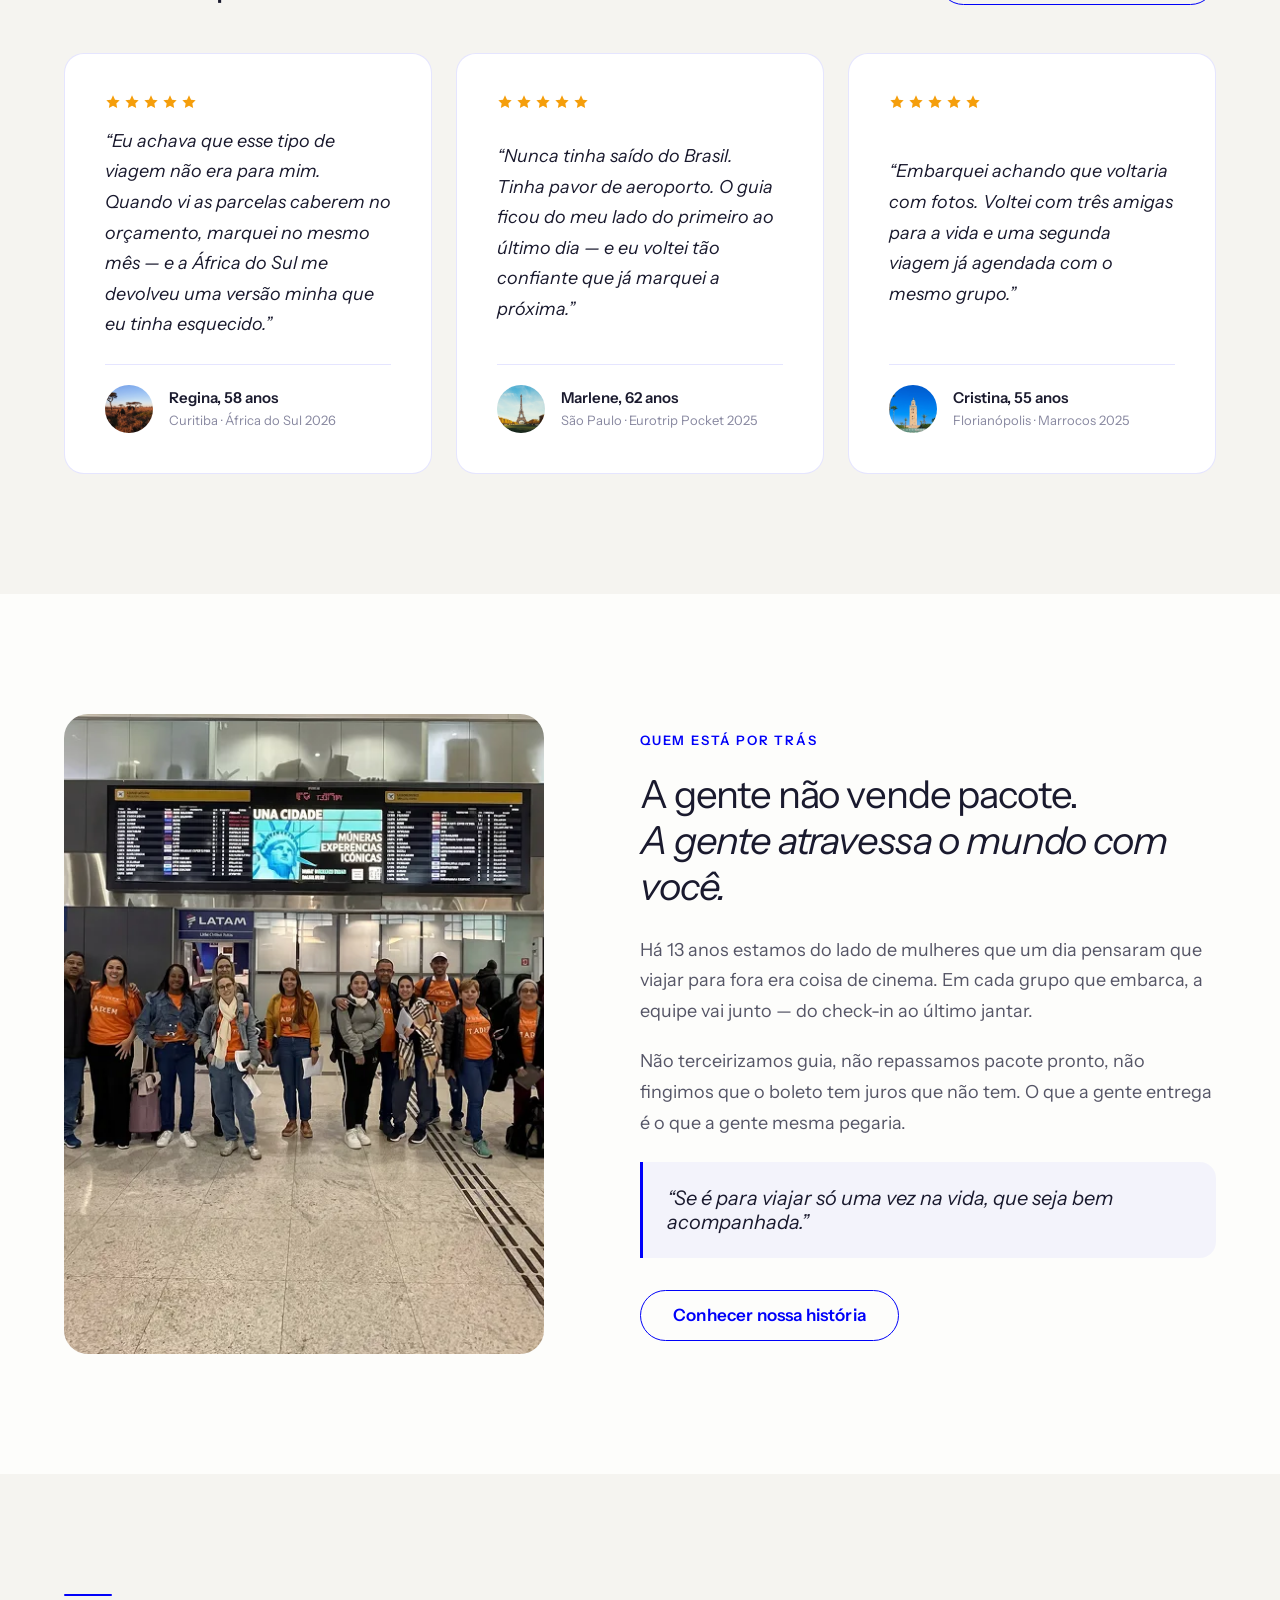
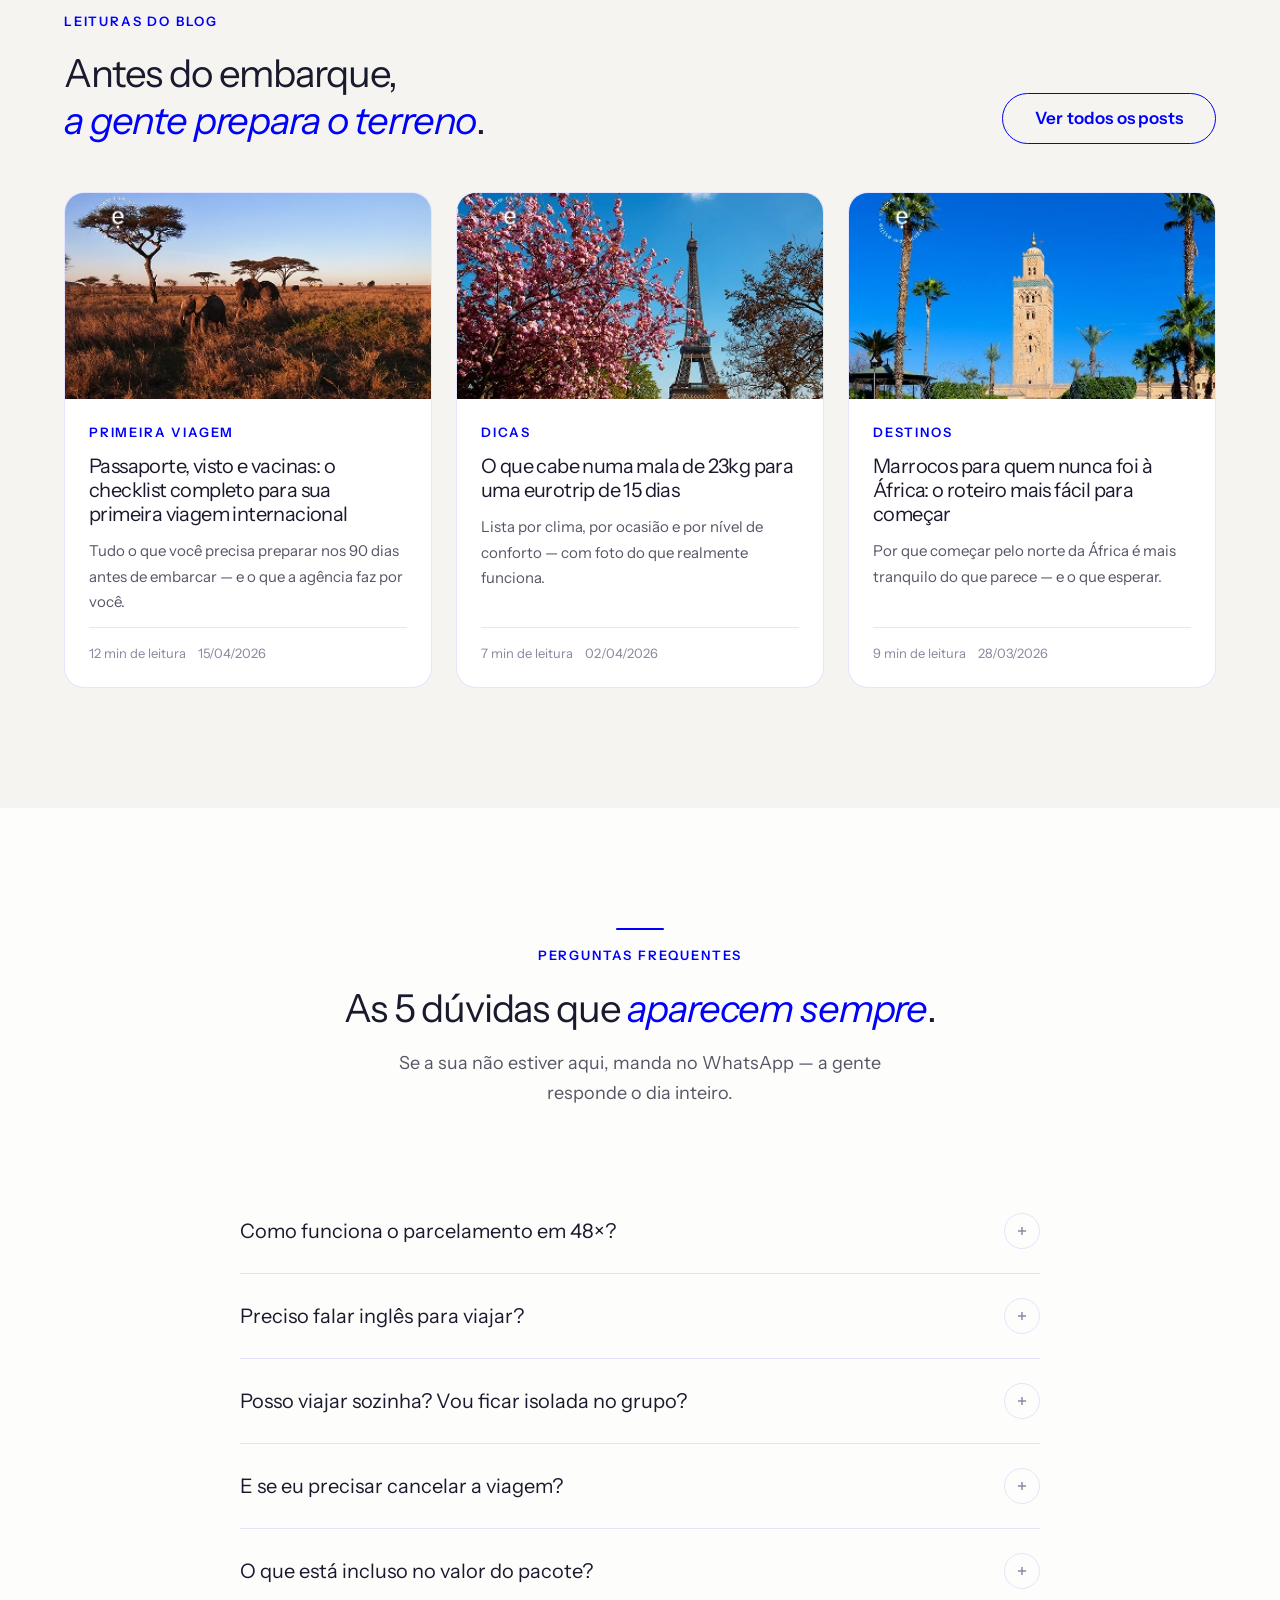
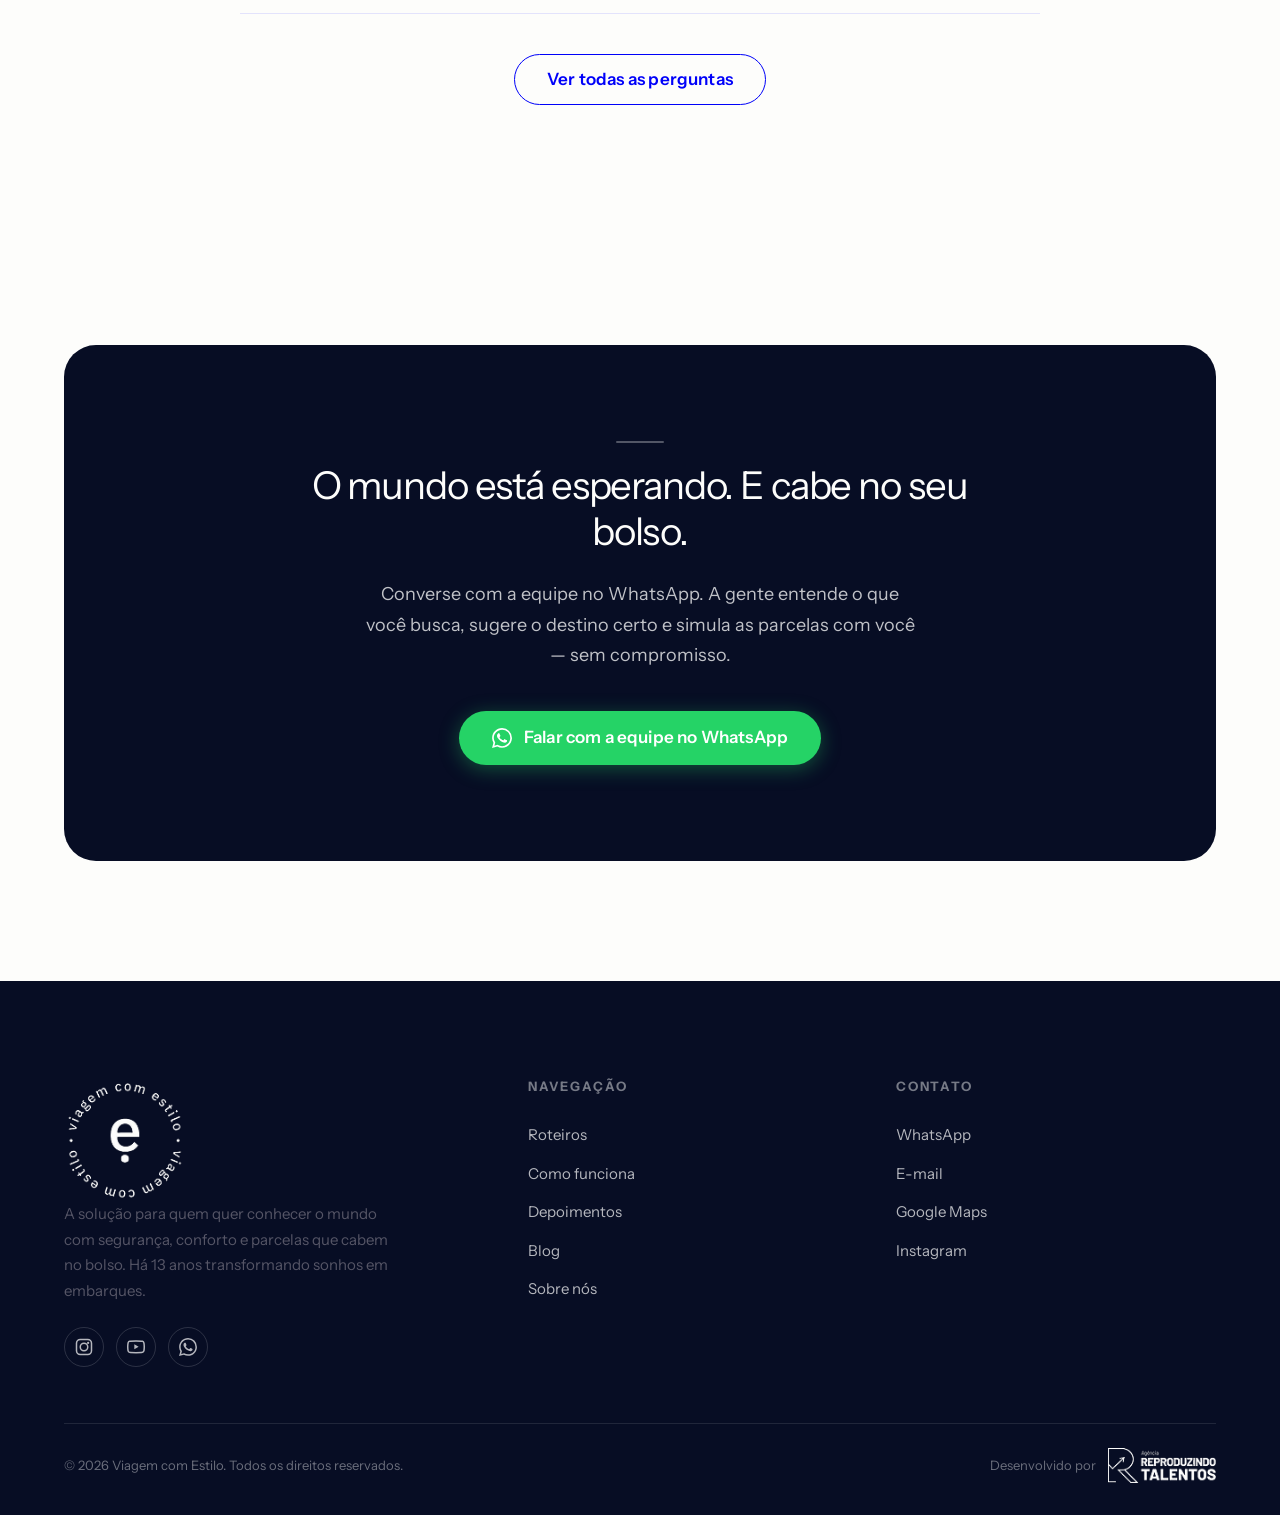
==== commit 665faf9d: "feat(hero): mídias definitivas em todas as páginas Substitui placeholders dos heros pelos assets ent" ====
--- a/index.html
+++ b/index.html
@@ -158,8 +158,17 @@
          ======================================== -->
     <section class="hero" aria-labelledby="hero-title">
       <div class="hero__bg">
-        <!-- Trocar por <video> quando o cliente entregar o hero em MP4 (< 8 MB) -->
-        <img src="midia/Foto - Embarque.webp" alt="" loading="eager" width="2400" height="1400">
+        <!-- Hero em vídeo. Poster = primeiro frame visível antes do MP4 carregar /
+             fallback acessível pra reduce-motion. autoplay+muted+playsinline são
+             obrigatórios pra reprodução automática em mobile. -->
+        <video autoplay muted loop playsinline preload="auto"
+               poster="midia/Foto - Embarque.webp"
+               aria-hidden="true"
+               width="2400" height="1400">
+          <source src="https://raw.githubusercontent.com/Marcos083/site-assets/refs/heads/main/background-hero.mp4" type="video/mp4">
+          <!-- Fallback pra navegador sem suporte ou conexão lenta -->
+          <img src="midia/Foto - Embarque.webp" alt="" width="2400" height="1400">
+        </video>
       </div>
       <div class="hero__overlay"></div>
 
--- a/css/components.css
+++ b/css/components.css
@@ -893,6 +893,8 @@
   line-height: var(--line-height-snug);
   max-width: 700px;
   margin-bottom: var(--space-8);
+  /* override do reset h1-h6 em base.css (que força text-primary escuro) */
+  color: var(--color-text-on-dark);
 }
 .bloco-pagamento__points {
   display: flex;
@@ -1060,6 +1062,8 @@
   line-height: var(--line-height-snug);
   max-width: 700px;
   margin: 0 auto var(--space-6);
+  /* override do reset h1-h6 em base.css (que força text-primary escuro) */
+  color: var(--color-text-on-dark);
 }
 .cta-final__sub {
   font-size: var(--font-size-md);
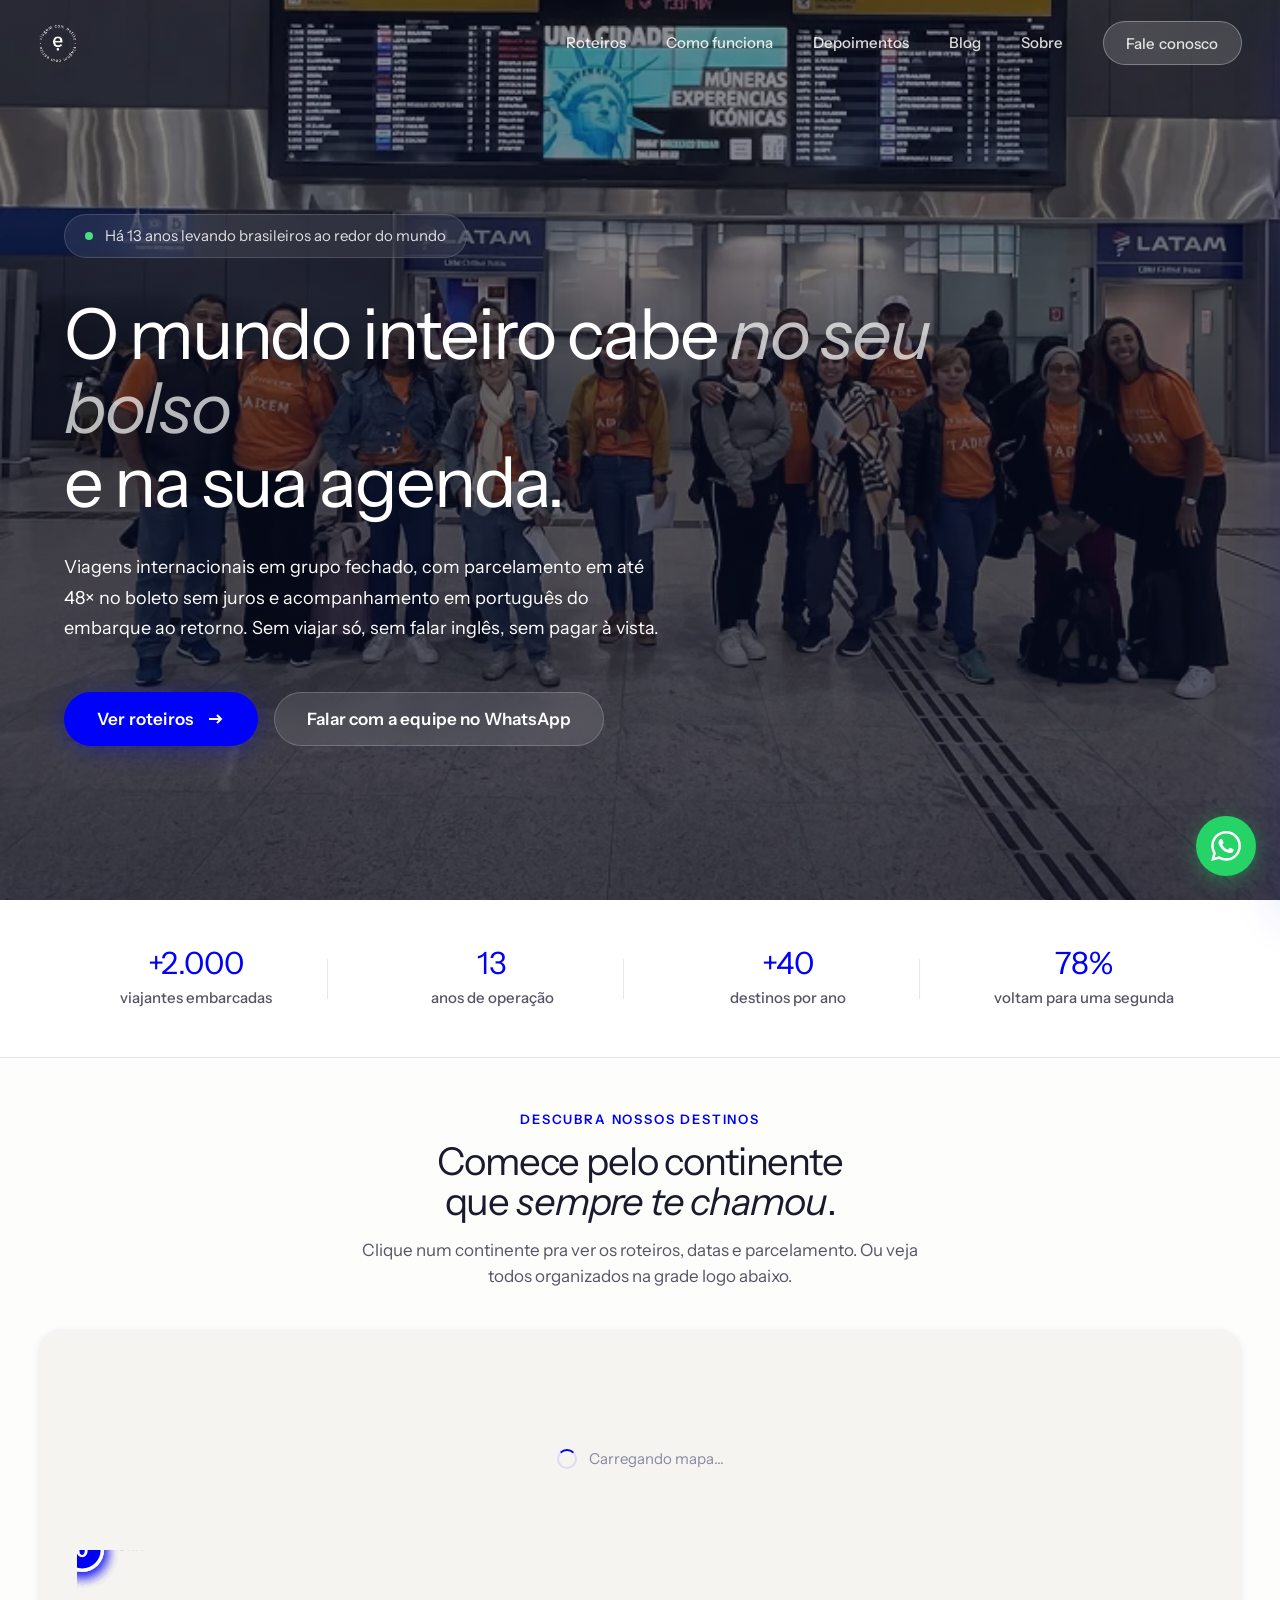
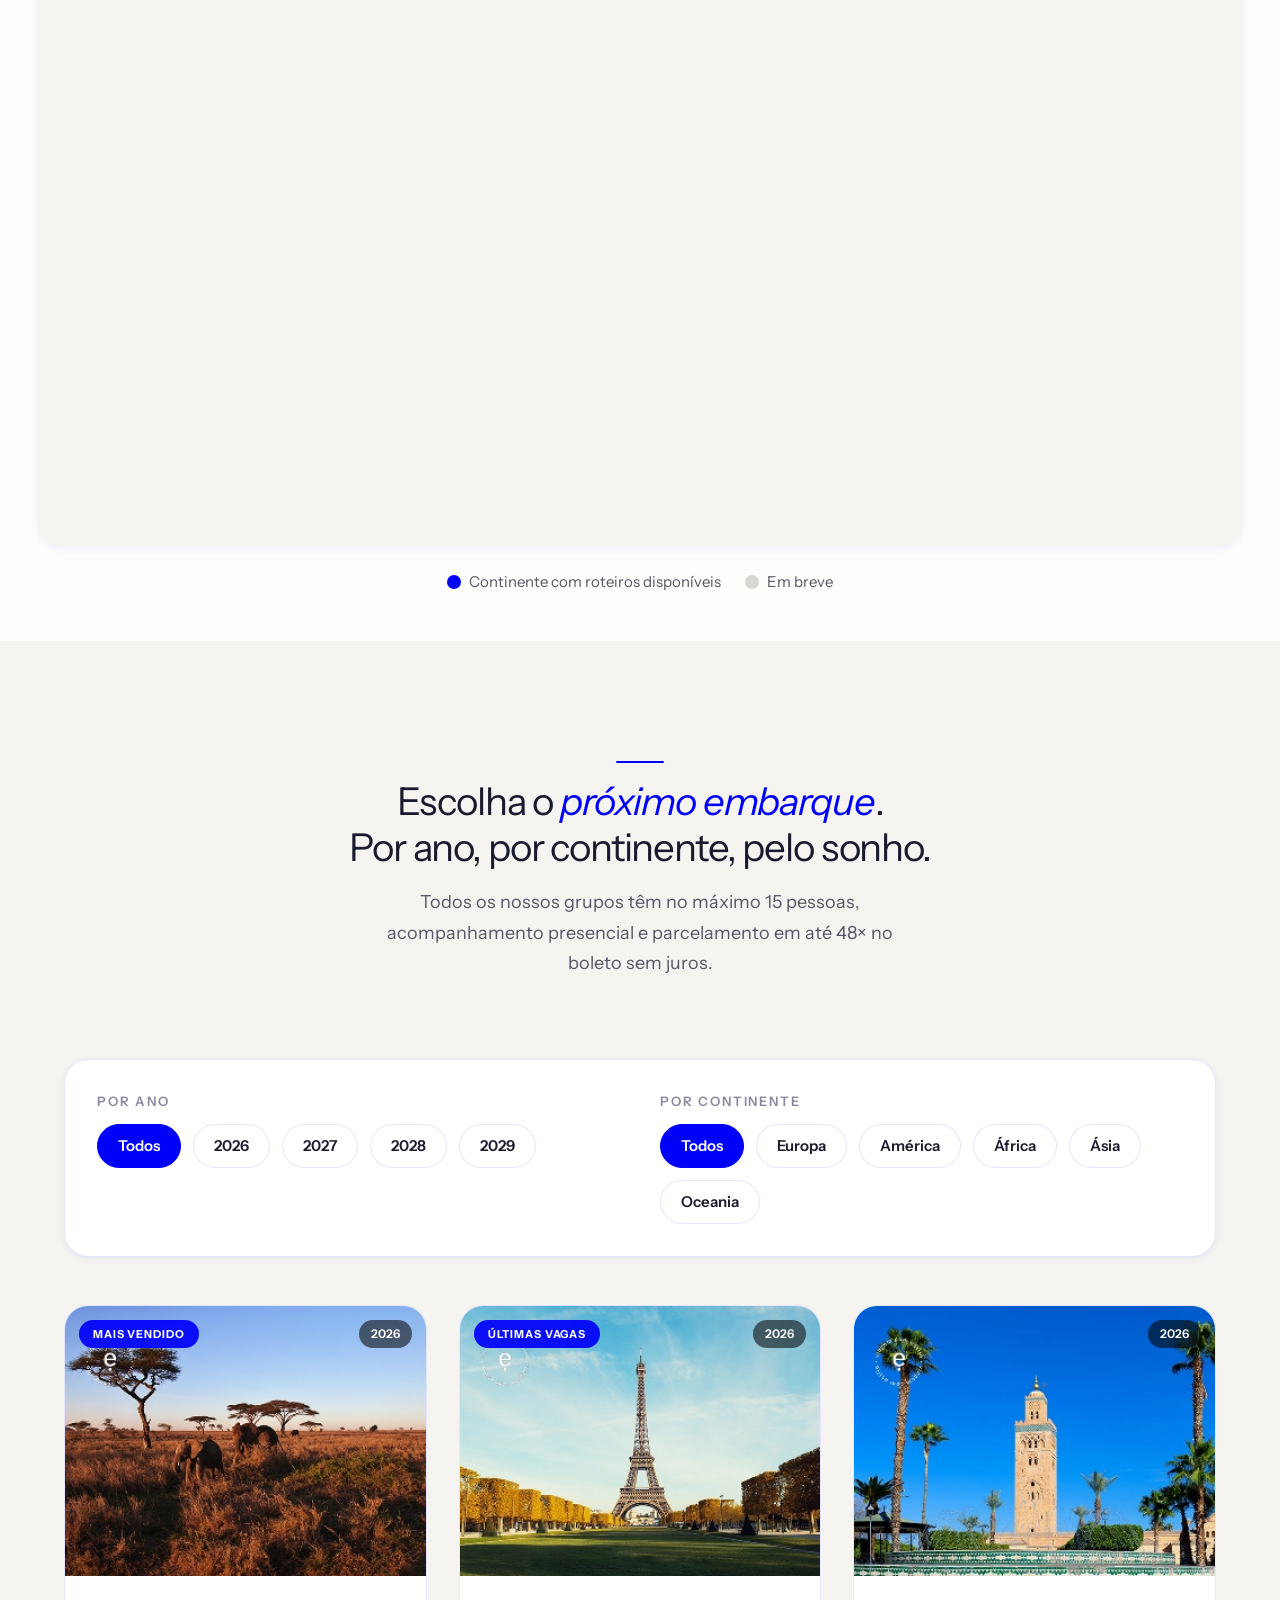
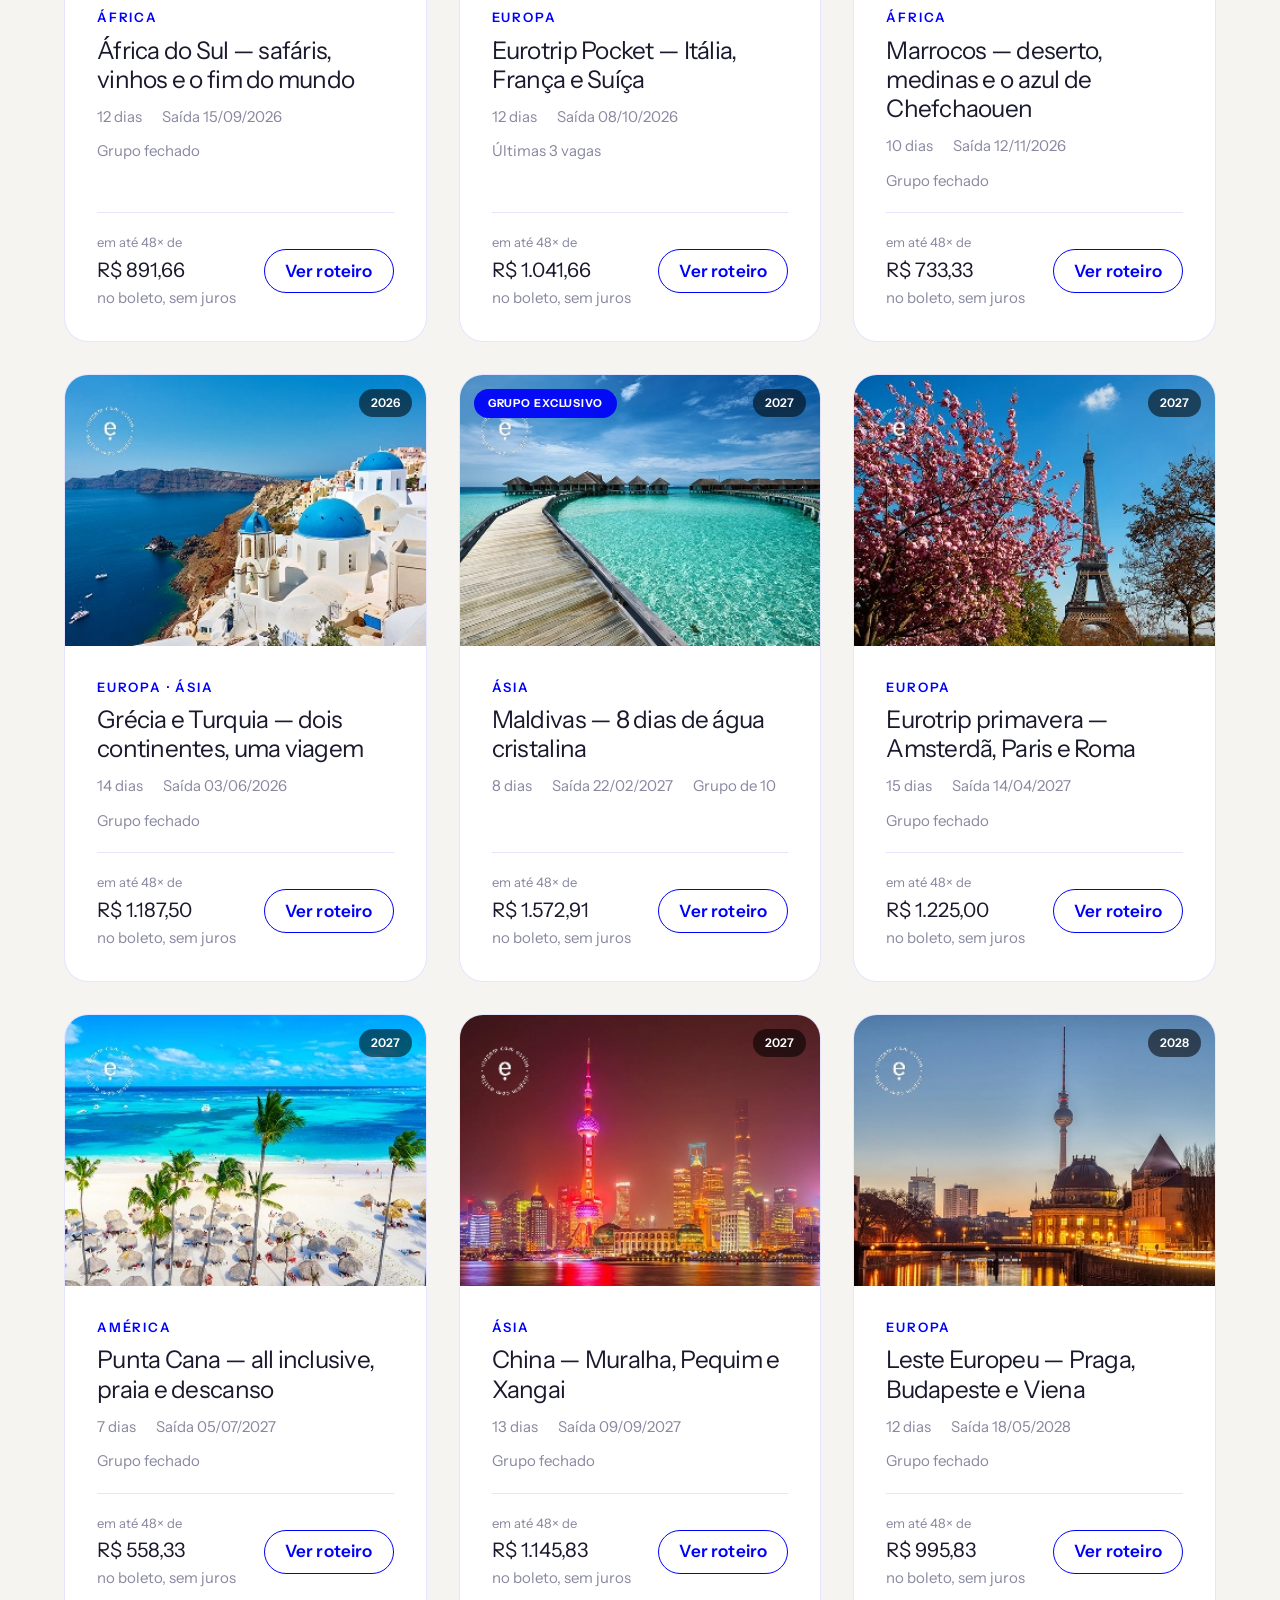
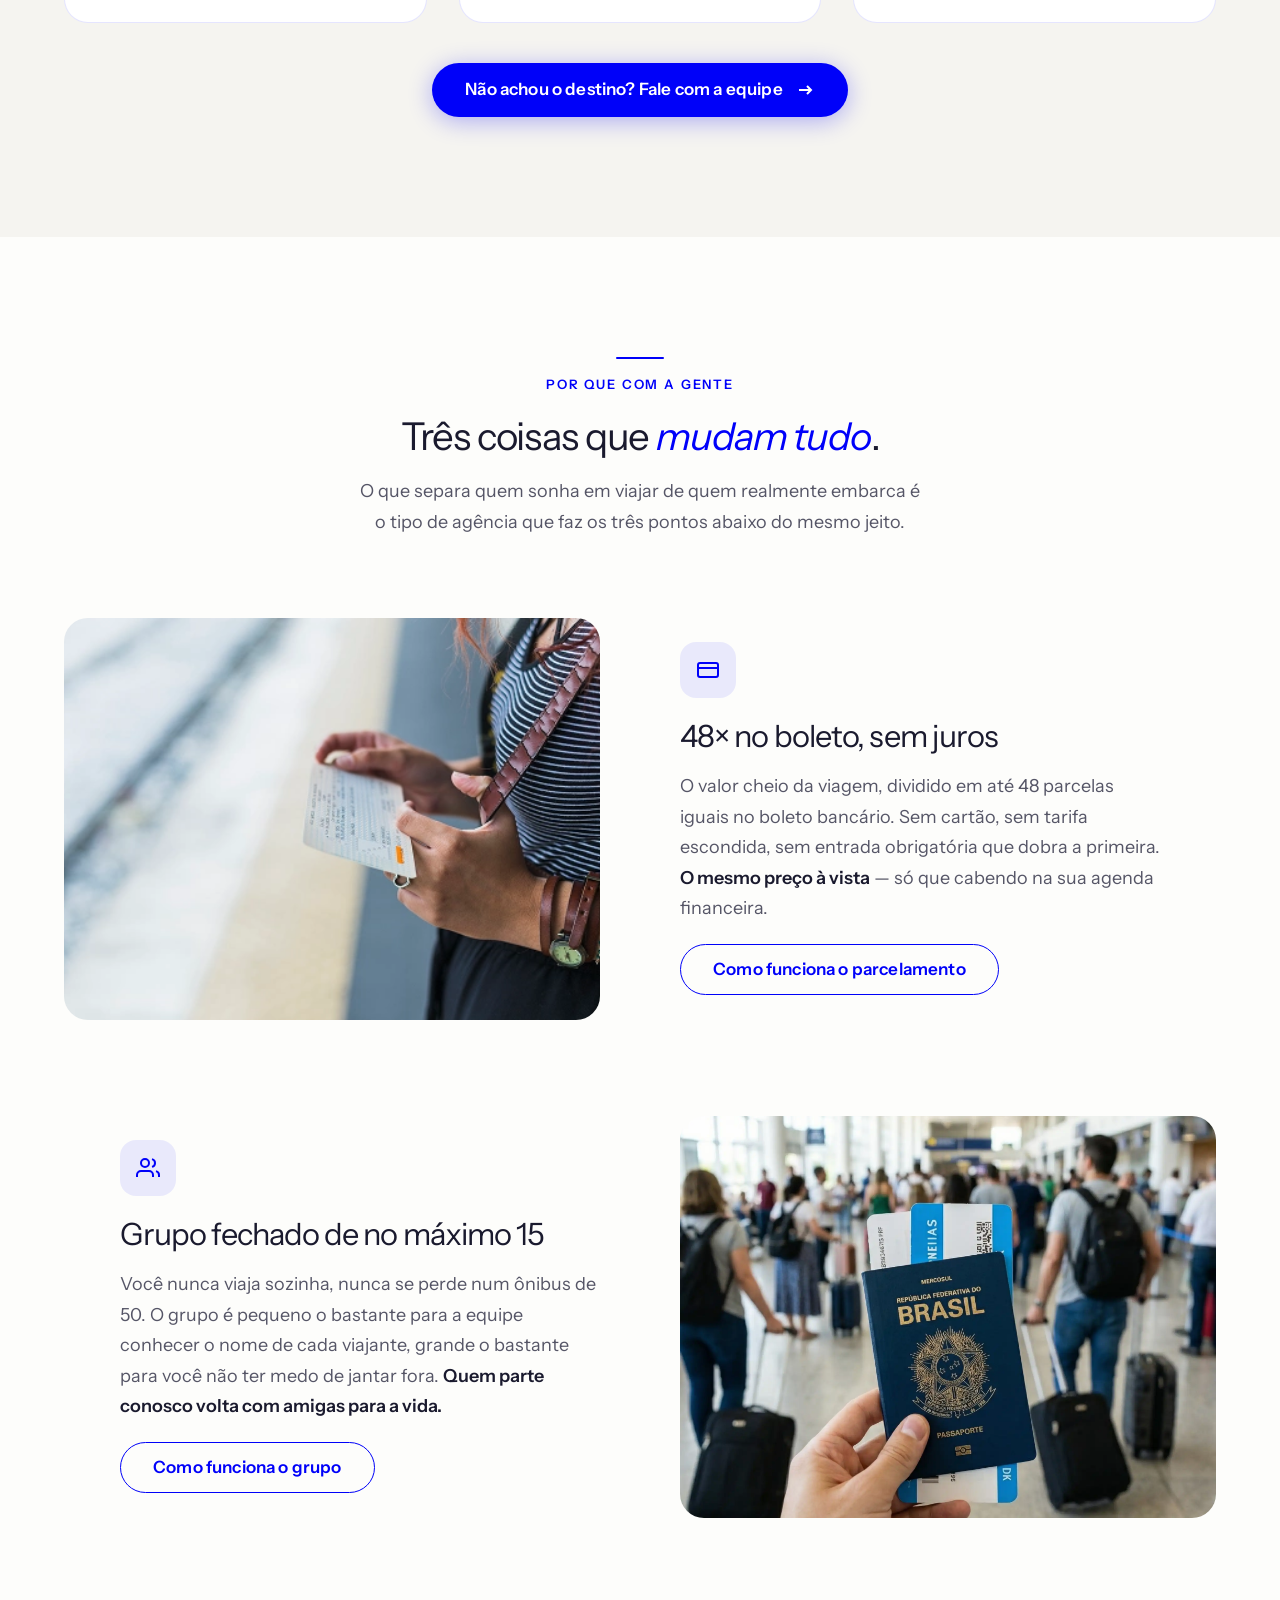
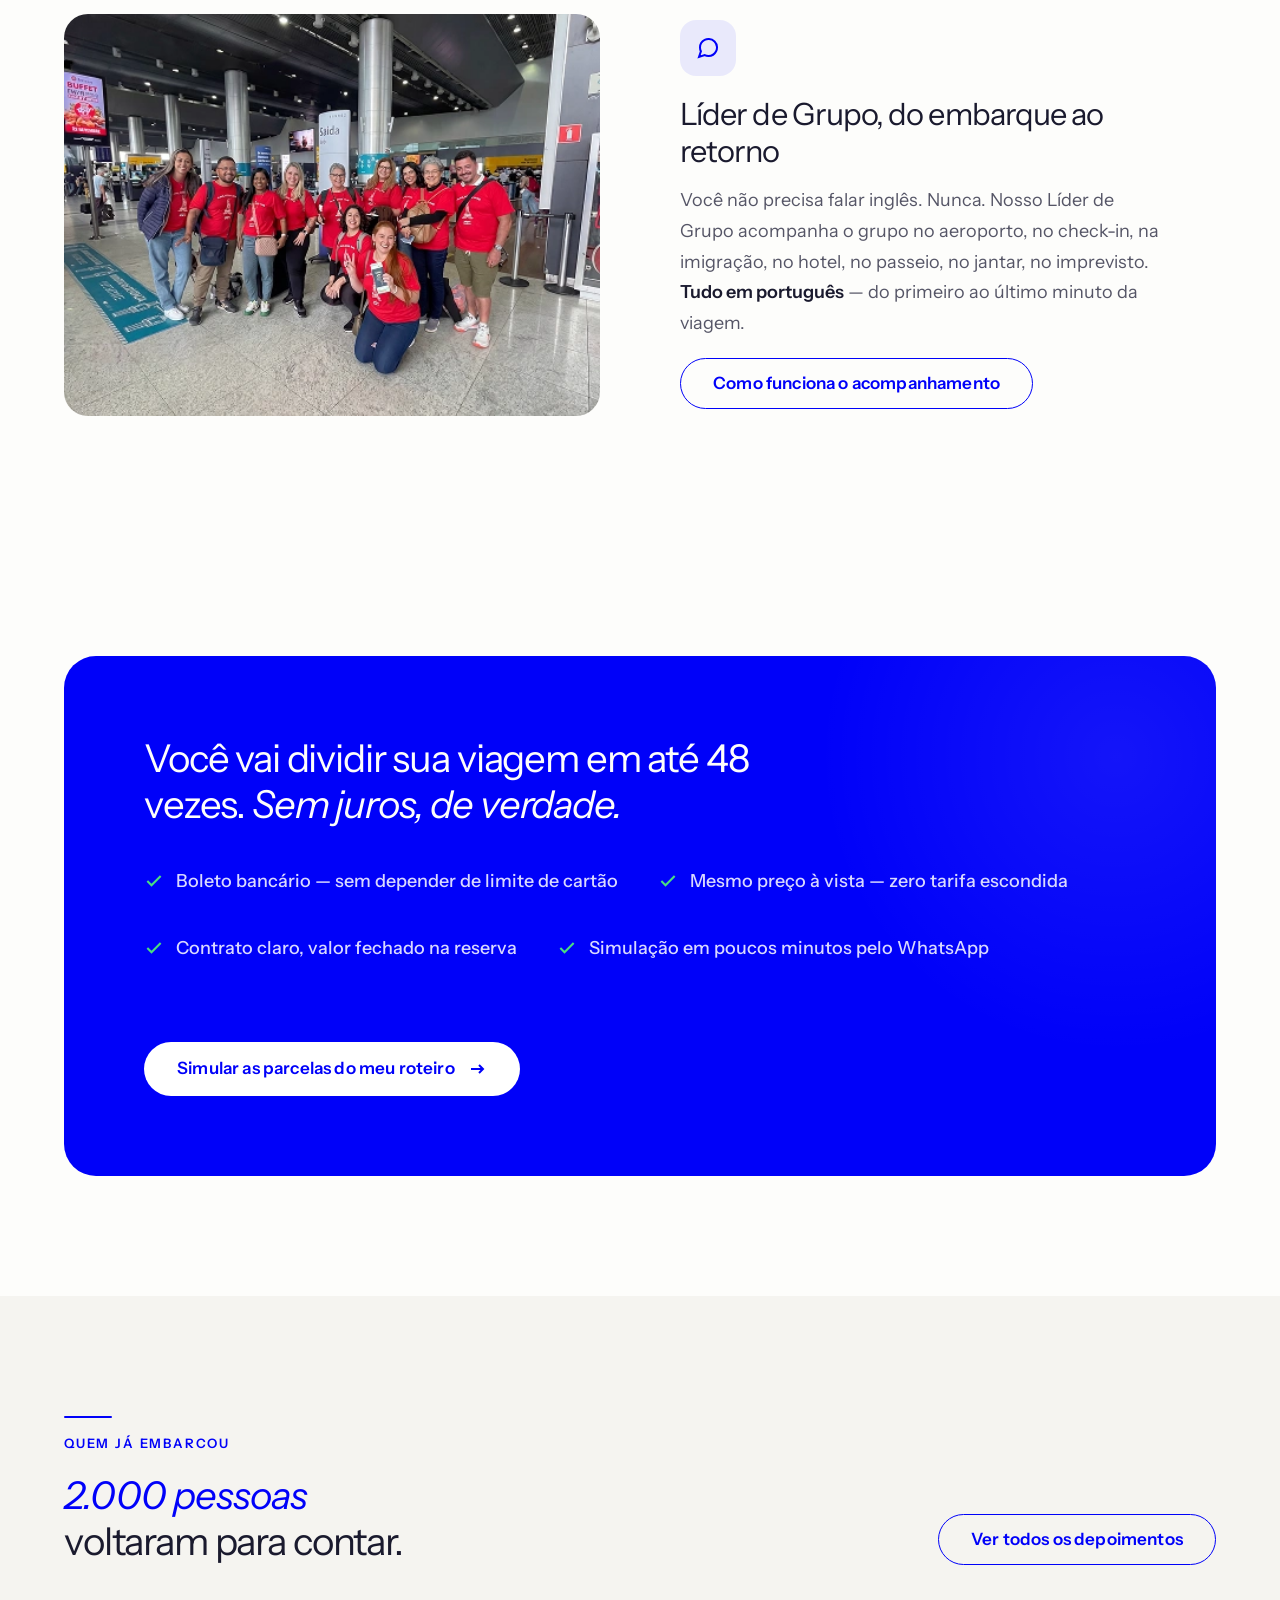
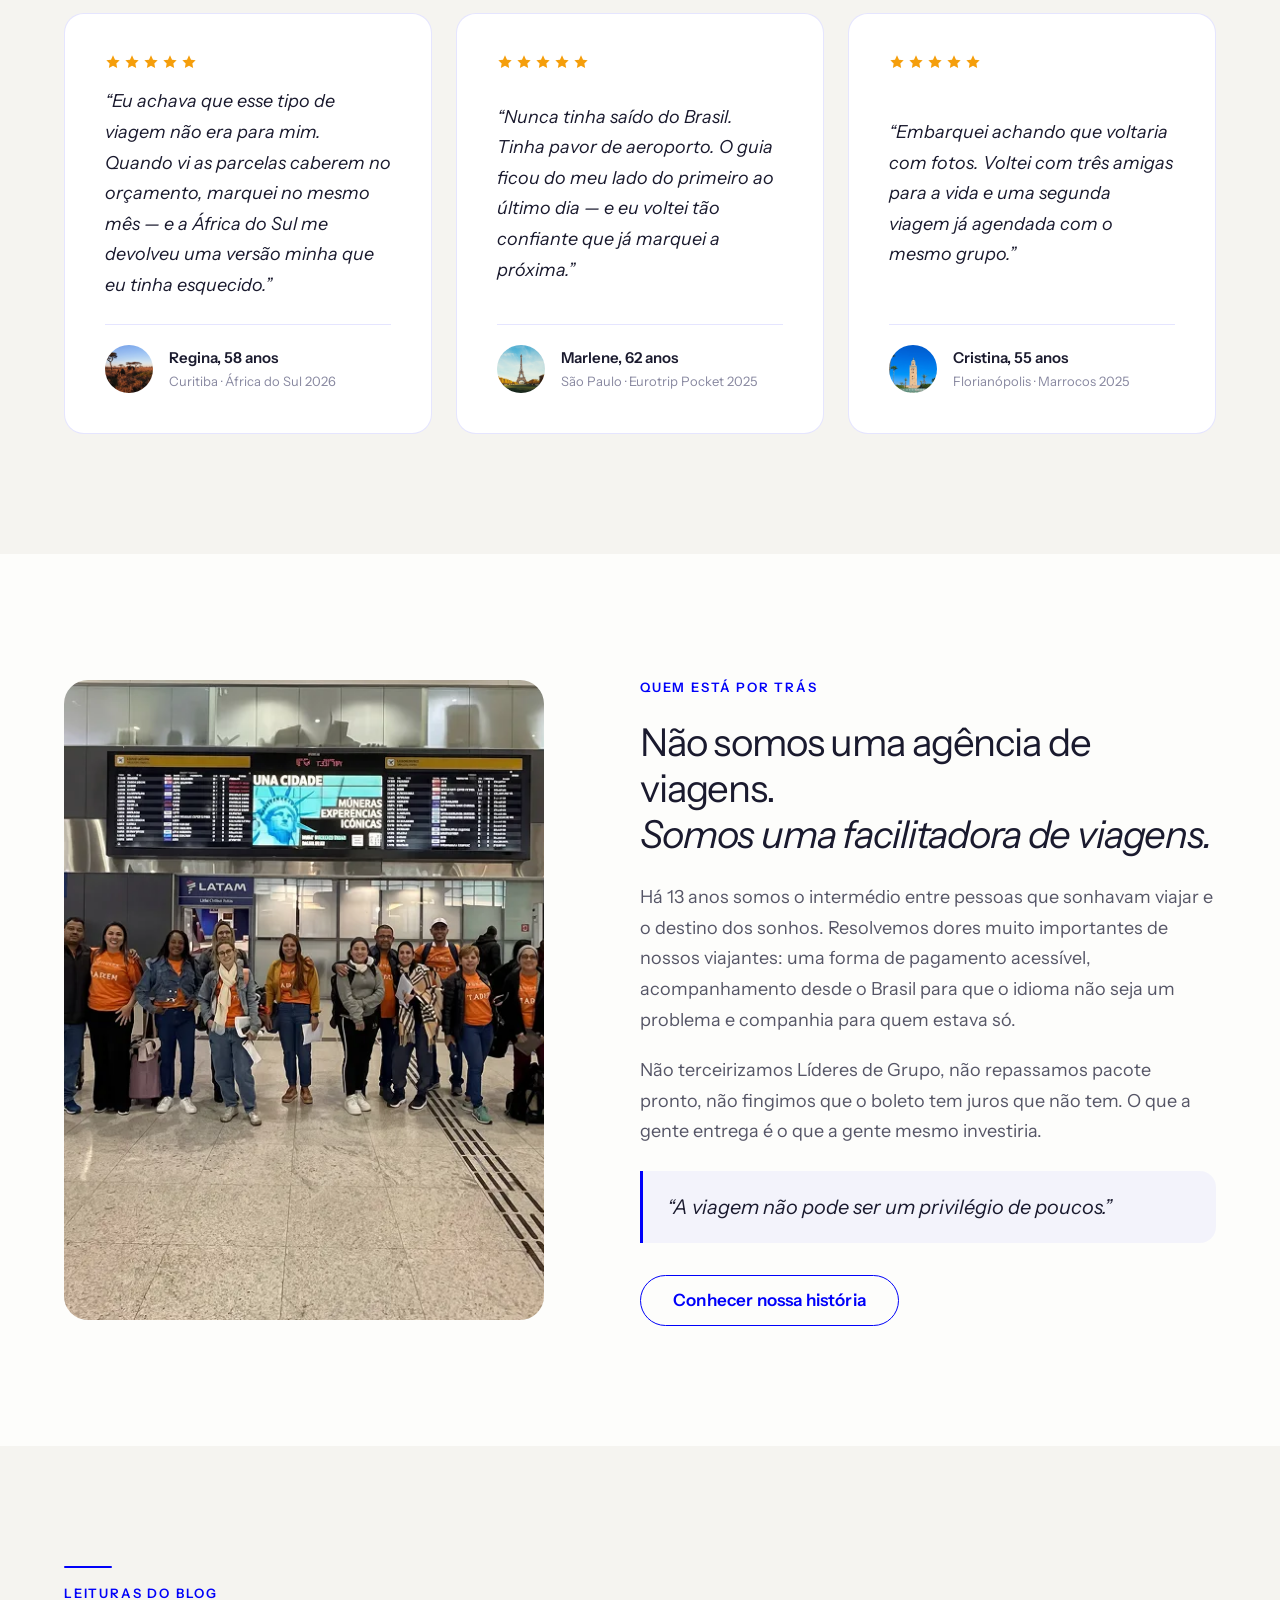
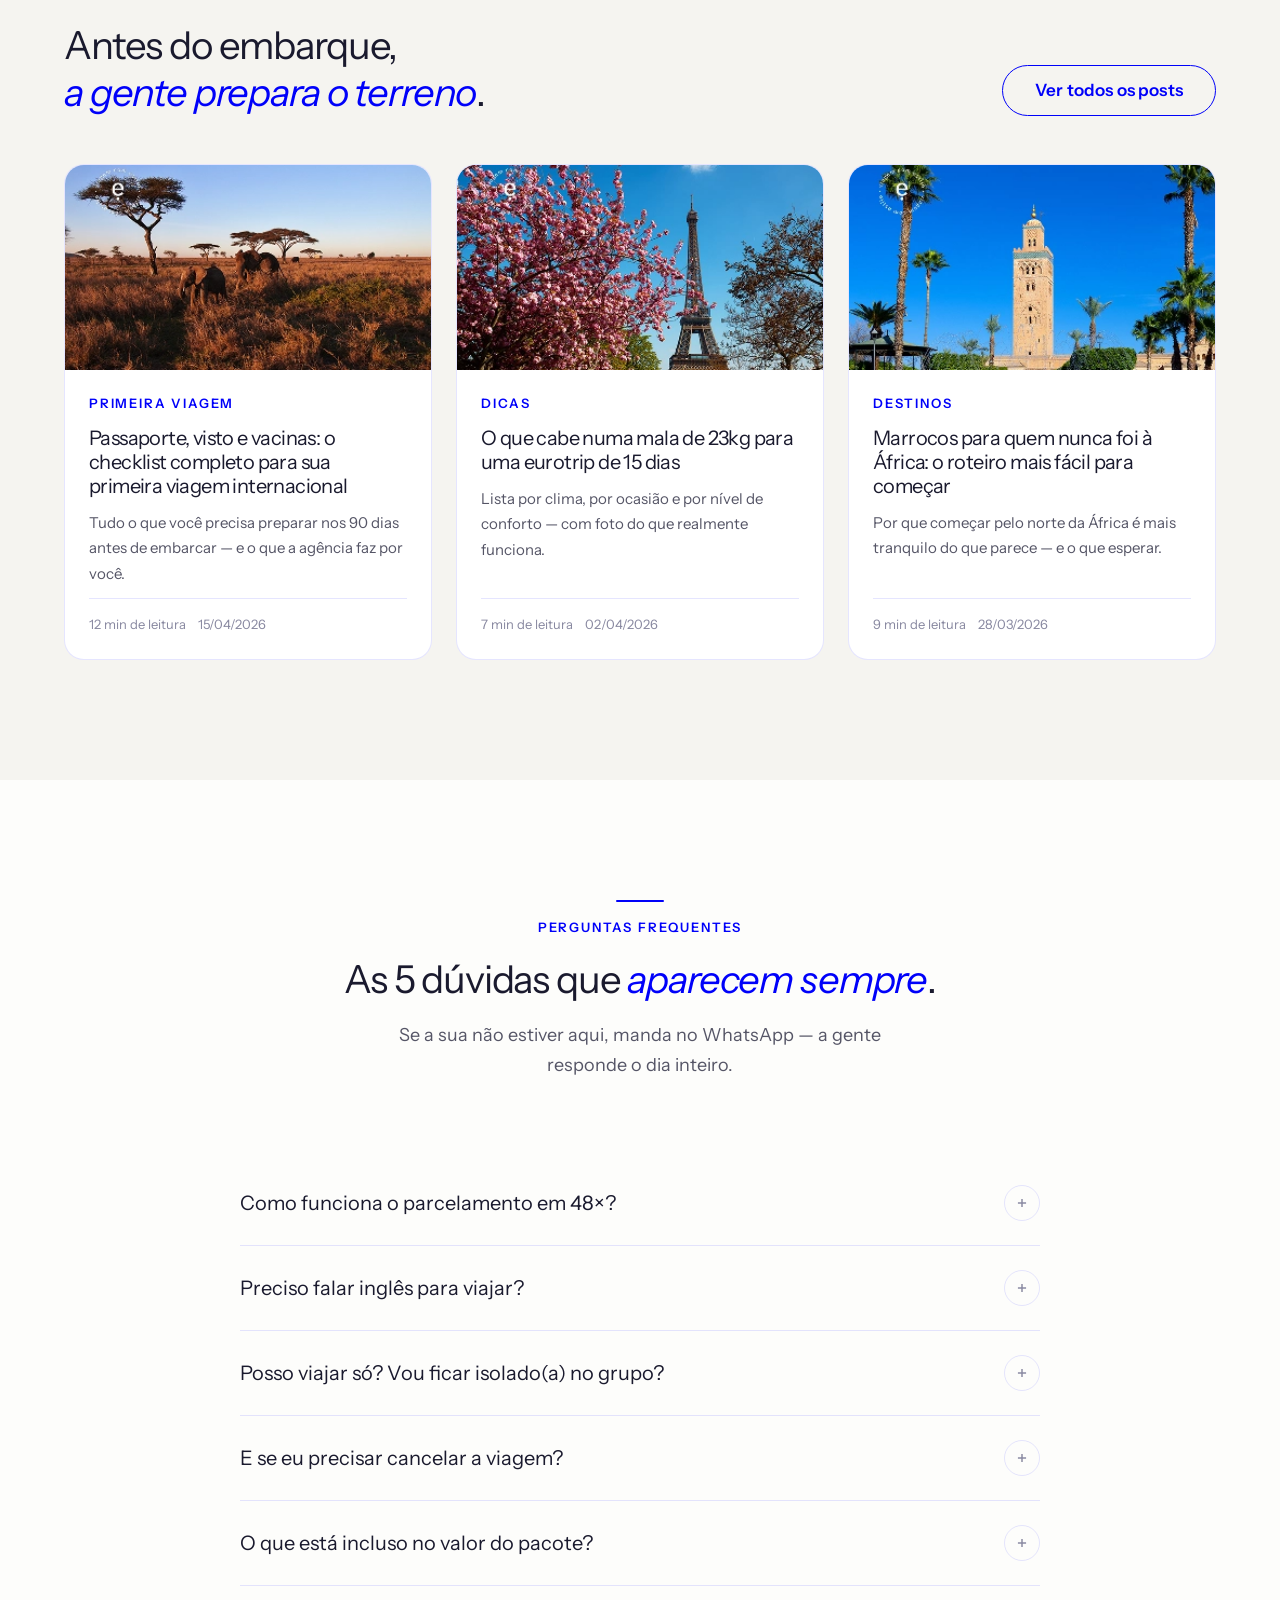
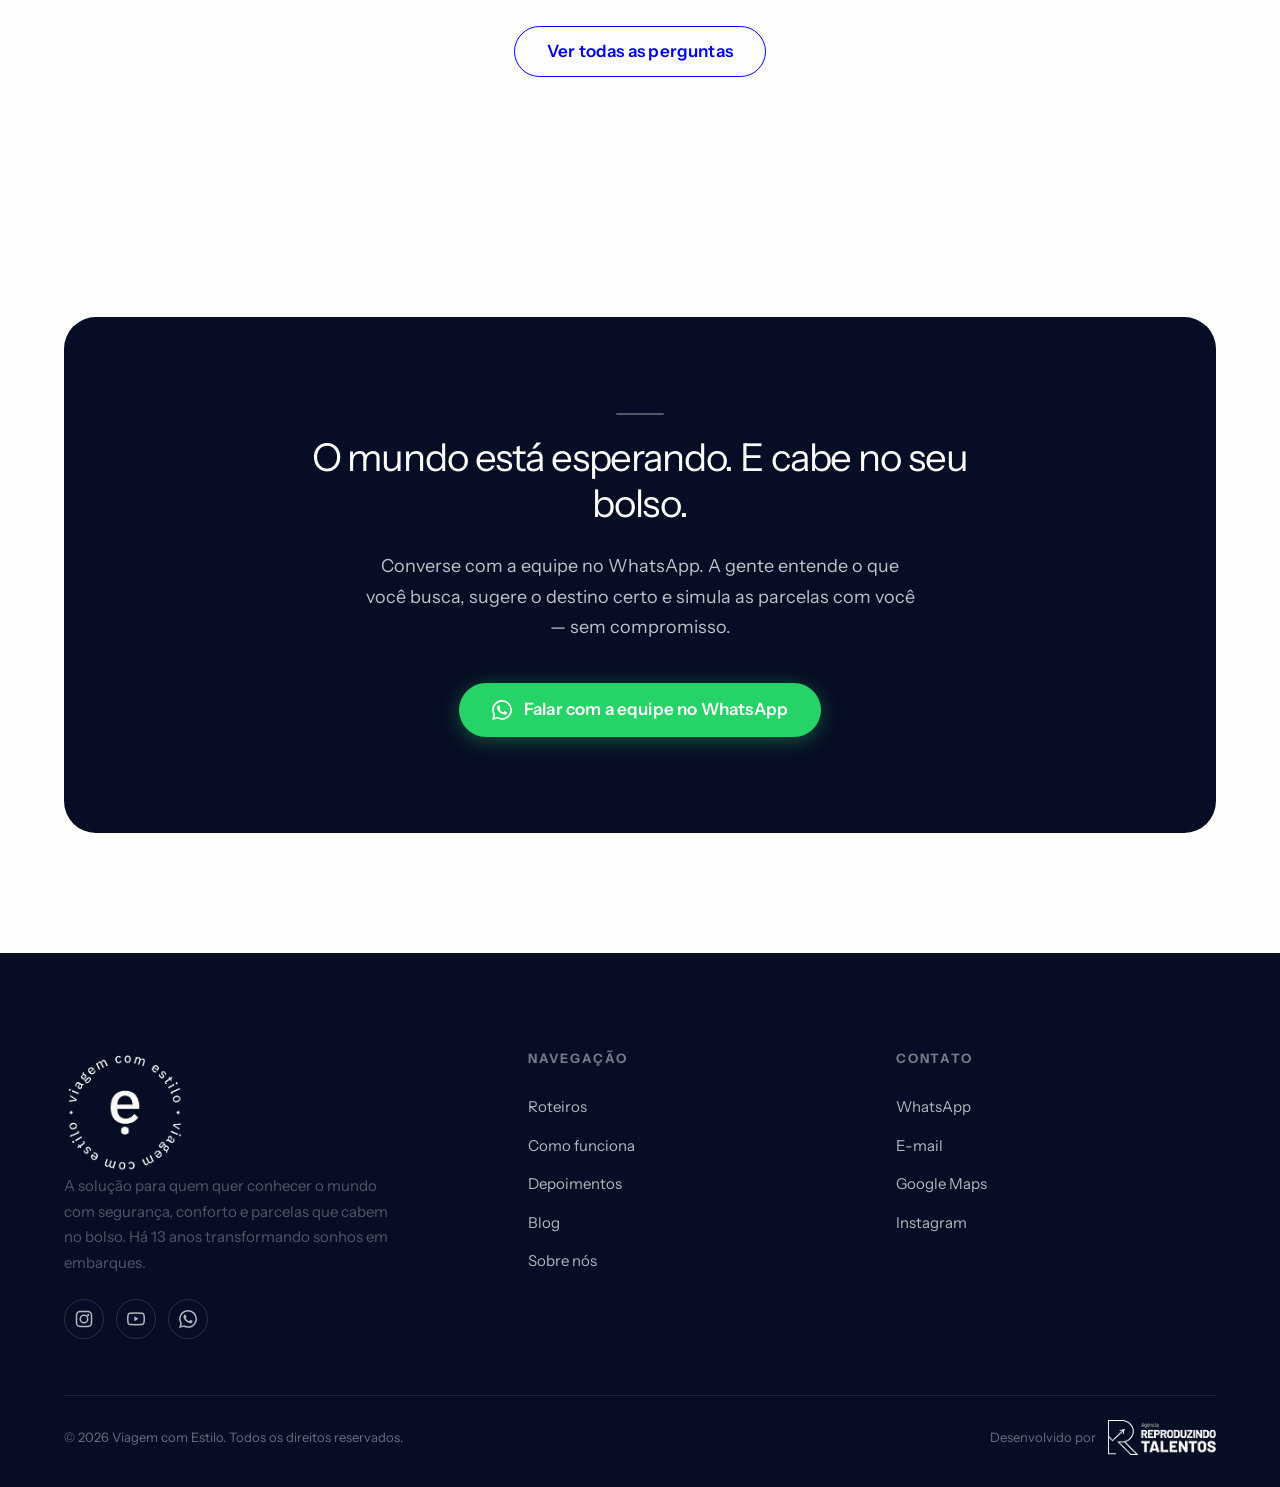
==== commit fca8690c: "feat(home): ajustes de copy e posicionamento solicitados pelo cliente Página Inicial (doc SITE VE, i" ====
--- a/index.html
+++ b/index.html
@@ -6,7 +6,7 @@
   <meta name="viewport" content="width=device-width, initial-scale=1.0">
   <title>Viagem com Estilo — Viagens internacionais em grupo, no boleto, com acompanhamento</title>
   <meta name="description"
-    content="Roteiros em grupo fechado para mulheres 50+. Parcele em até 48× no boleto sem juros, viaje com guia que fala português do embarque ao retorno.">
+    content="Roteiros em grupo fechado para brasileiros que querem conhecer o mundo. Parcele em até 48× no boleto sem juros, com Líder de Grupo que fala português do embarque ao retorno.">
 
   <link rel="preconnect" href="https://fonts.googleapis.com">
   <link rel="preconnect" href="https://fonts.gstatic.com" crossorigin>
@@ -175,7 +175,7 @@
       <div class="hero__content">
         <div class="hero__badge">
           <span class="hero__badge-dot" aria-hidden="true"></span>
-          <span>Há 13 anos guiando mulheres ao redor do mundo</span>
+          <span>Há 13 anos levando brasileiros ao redor do mundo</span>
         </div>
 
         <h1 class="hero__title" id="hero-title">
@@ -185,7 +185,7 @@
 
         <p class="hero__sub">
           Viagens internacionais em grupo fechado, com parcelamento em até 48× no boleto sem juros
-          e acompanhamento em português do embarque ao retorno. Sem viajar sozinha, sem falar inglês,
+          e acompanhamento em português do embarque ao retorno. Sem viajar só, sem falar inglês,
           sem pagar à vista.
         </p>
 
@@ -224,7 +224,7 @@
             <div class="trust-item__label">anos de operação</div>
           </div>
           <div class="trust-item">
-            <div class="trust-item__number" data-count="20">+20</div>
+            <div class="trust-item__number" data-count="40">+40</div>
             <div class="trust-item__label">destinos por ano</div>
           </div>
           <div class="trust-item">
@@ -357,8 +357,7 @@
       <div class="container">
         <header class="section-header">
           <span class="section-line section-line--center" aria-hidden="true"></span>
-          <span class="label" style="display:block; margin-top:var(--space-4);">Roteiros abertos</span>
-          <h2 class="section-title" id="roteiros-title">
+          <h2 class="section-title" id="roteiros-title" style="margin-top:var(--space-4);">
             Escolha o <em>próximo embarque</em>.<br>
             Por ano, por continente, pelo sonho.
           </h2>
@@ -394,7 +393,6 @@
               <button type="button" class="chip" data-filter="continente" data-value="america">América</button>
               <button type="button" class="chip" data-filter="continente" data-value="africa">África</button>
               <button type="button" class="chip" data-filter="continente" data-value="asia">Ásia</button>
-              <button type="button" class="chip" data-filter="continente" data-value="oriente-medio">Oriente Médio</button>
               <button type="button" class="chip" data-filter="continente" data-value="oceania">Oceania</button>
             </div>
           </div>
@@ -507,7 +505,7 @@
             </a>
             <div class="card-roteiro__body">
               <div>
-                <div class="card-roteiro__cluster">Europa · Oriente Médio</div>
+                <div class="card-roteiro__cluster">Europa · Ásia</div>
                 <h3 class="card-roteiro__name"><a href="destino.html">Grécia e Turquia — dois continentes, uma viagem</a></h3>
                 <div class="card-roteiro__meta">
                   <span>14 dias</span>
@@ -741,7 +739,7 @@
           <!-- Diferencial 2 — Grupo (imagem à direita) -->
           <article class="diferencial diferencial--reverse">
             <div class="diferencial__image">
-              <img src="midia/Card - Destino.webp" alt="Grupo fechado de mulheres viajantes"
+              <img src="midia/Card - Destino.webp" alt="Grupo fechado de viajantes"
                 loading="lazy" width="900" height="675">
             </div>
             <div class="diferencial__content">
@@ -776,9 +774,9 @@
                   <path d="M21 11.5a8.38 8.38 0 0 1-.9 3.8 8.5 8.5 0 0 1-7.6 4.7 8.38 8.38 0 0 1-3.8-.9L3 21l1.9-5.7a8.38 8.38 0 0 1-.9-3.8 8.5 8.5 0 0 1 4.7-7.6 8.38 8.38 0 0 1 3.8-.9h.5a8.48 8.48 0 0 1 8 8v.5z" />
                 </svg>
               </div>
-              <h3 class="diferencial__title">Guia em português, do embarque ao retorno</h3>
+              <h3 class="diferencial__title">Líder de Grupo, do embarque ao retorno</h3>
               <p class="diferencial__desc">
-                Você não precisa falar inglês. Nunca. Nossa equipe acompanha o grupo no aeroporto,
+                Você não precisa falar inglês. Nunca. Nosso Líder de Grupo acompanha o grupo no aeroporto,
                 no check-in, na imigração, no hotel, no passeio, no jantar, no imprevisto.
                 <strong>Tudo em português</strong> — do primeiro ao último minuto da viagem.
               </p>
@@ -860,7 +858,7 @@
             <span class="section-line" aria-hidden="true"></span>
             <span class="label" style="display:block; margin-top:var(--space-4);">Quem já embarcou</span>
             <h2 class="section-title" id="depoimentos-title">
-              <em>2.000 mulheres</em><br>
+              <em>2.000 pessoas</em><br>
               voltaram para contar.
             </h2>
           </div>
@@ -964,22 +962,23 @@
           <div>
             <span class="label">Quem está por trás</span>
             <h2 class="founder__name" id="founder-title">
-              A gente não vende pacote.<br>
-              <em>A gente atravessa o mundo com você.</em>
+              Não somos uma agência de viagens.<br>
+              <em>Somos uma facilitadora de viagens.</em>
             </h2>
             <div class="founder__bio">
               <p>
-                Há 13 anos estamos do lado de mulheres que um dia pensaram que viajar para fora
-                era coisa de cinema. Em cada grupo que embarca, a equipe vai junto — do check-in
-                ao último jantar.
+                Há 13 anos somos o intermédio entre pessoas que sonhavam viajar e o destino dos sonhos.
+                Resolvemos dores muito importantes de nossos viajantes: uma forma de pagamento acessível,
+                acompanhamento desde o Brasil para que o idioma não seja um problema e companhia
+                para quem estava só.
               </p>
               <p>
-                Não terceirizamos guia, não repassamos pacote pronto, não fingimos que o boleto
-                tem juros que não tem. O que a gente entrega é o que a gente mesma pegaria.
+                Não terceirizamos Líderes de Grupo, não repassamos pacote pronto, não fingimos que o boleto
+                tem juros que não tem. O que a gente entrega é o que a gente mesmo investiria.
               </p>
             </div>
             <blockquote class="founder__quote">
-              <p>&ldquo;Se é para viajar só uma vez na vida, que seja bem acompanhada.&rdquo;</p>
+              <p>&ldquo;A viagem não pode ser um privilégio de poucos.&rdquo;</p>
             </blockquote>
             <a href="sobre.html" class="btn btn--outline" style="margin-top: var(--space-7);">
               Conhecer nossa história
@@ -1102,9 +1101,11 @@
             </button>
             <div class="faq__answer">
               <div class="faq__answer-inner">
-                O valor total do roteiro é dividido em até 48 parcelas iguais no boleto bancário,
-                sem juros. O mesmo preço à vista — só distribuído no tempo que cabe no seu orçamento.
-                Não precisa de cartão de crédito nem de análise rigorosa.
+                No nosso modelo de pagamento, você dá 20% de entrada e o saldo integral é parcelado
+                em até 48× no boleto bancário, sendo a última parcela paga até 1 mês antes do embarque.
+                O preço é fixo do dia da compra até o dia do embarque, sem variações cambiais e sem
+                surpresas, honrando tudo que estiver no seu contrato de compra. O pagamento é simples,
+                sem consulta ao SPC/Serasa.
               </div>
             </div>
           </div>
@@ -1121,15 +1122,16 @@
             </button>
             <div class="faq__answer">
               <div class="faq__answer-inner">
-                Não. Nosso guia acompanha o grupo do embarque ao retorno, falando português
-                em todas as etapas — aeroporto, imigração, hotel, passeio, restaurante e imprevistos.
+                Não. Nossos grupos embarcam acompanhados por um Líder de Grupo, que será o facilitador
+                da viagem, auxiliando em situações como aeroporto, imigração, hotel, passeio, restaurante
+                e imprevistos. Ele também ajuda você a criar autonomia e perder o medo de viajar o mundo.
               </div>
             </div>
           </div>
 
           <div class="faq__item">
             <button class="faq__question" type="button">
-              <span>Posso viajar sozinha? Vou ficar isolada no grupo?</span>
+              <span>Posso viajar só? Vou ficar isolado(a) no grupo?</span>
               <span class="faq__icon" aria-hidden="true">
                 <svg viewBox="0 0 24 24" fill="none" stroke="currentColor" stroke-width="2.5">
                   <line x1="12" y1="5" x2="12" y2="19" />
@@ -1139,9 +1141,11 @@
             </button>
             <div class="faq__answer">
               <div class="faq__answer-inner">
-                Pode sim — e a maioria embarca assim. O grupo tem no máximo 15 pessoas,
-                mulheres em perfil parecido ao seu. Em 13 anos, nunca tivemos alguém que
-                passasse o roteiro sozinha.
+                Pode sim — e a maioria embarca assim. A Viagem com Estilo é pioneira no Brasil em reunir
+                pessoas de todo o país em grupos diversos e plurais. O grupo tem no máximo 15 pessoas,
+                o que facilita a interação e amizades incríveis. Em 13 anos, fomos testemunhas de milhares
+                de amizades surpreendentes. Você pode compartilhar o quarto com um de nossos viajantes ou
+                optar por quarto individual.
               </div>
             </div>
           </div>
@@ -1158,9 +1162,11 @@
             </button>
             <div class="faq__answer">
               <div class="faq__answer-inner">
-                A política de cancelamento é apresentada e assinada no contrato antes da primeira parcela.
-                O valor já pago pode ser transferido para outra viagem da agência em muitos casos —
-                converse com a equipe para entender como se aplica ao seu contrato.
+                A política de cancelamento é apresentada de forma clara e objetiva no contrato de serviço,
+                sempre respeitando prazos e obrigações legais. Temos muita flexibilidade para alterações que
+                ocorrem até 6 meses antes do embarque. Em situações adversas e muito próximas ao embarque,
+                as regras contratuais são aplicadas; e quando necessário, em casos de saúde ou situações
+                importantes, o seguro pode ser acionado, obedecendo às regras de cobertura.
               </div>
             </div>
           </div>
@@ -1177,8 +1183,9 @@
             </button>
             <div class="faq__answer">
               <div class="faq__answer-inner">
-                Varia por roteiro (aéreo, hospedagem, refeições, passeios, seguro, guia).
-                A página de cada destino detalha o que está incluso e o que não está, sem ambiguidade.
+                Tudo o que estiver descrito no seu contrato de compra será honrado a cada dia da viagem —
+                por isso é importante ler todas as inclusões. A página de cada destino detalha o que está
+                incluso e o que não está, sem ambiguidade.
               </div>
             </div>
           </div>
--- a/css/components.css
+++ b/css/components.css
@@ -48,6 +48,16 @@
   transition: all var(--duration-normal) var(--ease-default);
   text-align: center;
   white-space: nowrap;
+  /* Em telas estreitas, botões com texto longo (ex: "Falar com a equipe no
+     WhatsApp") estouravam o card por causa do nowrap. Permite quebra abaixo
+     de 600px e ajusta o line-height pra não colar as linhas. */
+  max-width: 100%;
+}
+@media (max-width: 600px) {
+  .btn {
+    white-space: normal;
+    line-height: 1.25;
+  }
 }
 
 .btn--primary {
@@ -128,9 +138,28 @@
   padding: 20px 0;
   transition: all var(--duration-slow) var(--ease-default);
 }
-.navbar.is-scrolled {
+
+/* Background blurado vai num pseudo-elemento, não no .navbar.
+   backdrop-filter no próprio .navbar transforma ele em containing block
+   pra descendentes position:fixed — o que fazia o overlay do menu
+   mobile (.navbar__links inset:0 fixed) se posicionar relativo ao
+   navbar bar (~60px) em vez do viewport quando scrolled, encolhendo
+   pra uma faixa no topo. O ::before resolve sem mudar o visual. */
+.navbar::before {
+  content: '';
+  position: absolute;
+  inset: 0;
+  z-index: -1;
+  pointer-events: none;
+  transition: background var(--duration-slow) var(--ease-default),
+              backdrop-filter var(--duration-slow) var(--ease-default);
+}
+.navbar.is-scrolled::before {
   background: rgba(253, 253, 251, 0.95);
   backdrop-filter: blur(20px);
+}
+
+.navbar.is-scrolled {
   padding: 12px 0;
   box-shadow: 0 1px 20px rgba(0, 0, 0, 0.06);
 }
@@ -193,10 +222,18 @@
   border-radius: 2px;
   transition: all var(--duration-normal);
 }
+.navbar__toggle.is-open span { background: var(--color-surface-white) !important; }
 .navbar.is-scrolled .navbar__toggle span { background: var(--color-text-primary); }
 
 @media (max-width: 900px) {
-  .navbar__toggle { display: flex; }
+  .navbar__toggle {
+    display: flex;
+    /* O overlay .navbar__links é position:fixed com z-index dentro do
+       stacking do navbar (z 99). Sem position+z-index aqui, o toggle
+       ficaria atrás do overlay e o usuário não conseguiria fechar o menu. */
+    position: relative;
+    z-index: var(--z-header);
+  }
 
   .navbar__links {
     display: none;
@@ -220,6 +257,19 @@
   .navbar__toggle.is-open span:nth-child(3) { transform: translateY(-7px) rotate(-45deg); }
 }
 
+body.is-menu-open {
+  overflow: hidden;
+}
+
+/* O float do WhatsApp vive em z-index --z-float (1000), acima do navbar
+   (z 100) e do drawer do mapa (z 999). Esconde quando algo cobre a tela:
+   - menu mobile aberto (body.is-menu-open)
+   - drawer do mapa aberto (sibling selector — drawer vem antes do float
+     no DOM da home; em outras páginas a regra é inerte porque não há
+     .mapa-drawer pra selecionar). */
+body.is-menu-open .whatsapp-float,
+.mapa-drawer.is-open ~ .whatsapp-float { display: none; }
+
 
 /* =============================================
    3. HERO  — .hero
@@ -307,6 +357,14 @@
 .hero--light .hero__title em { color: var(--color-brand-primary); }
 
 .hero--compact .hero__title { font-size: var(--font-size-4xl); }
+
+/* Hero compacto (páginas internas: como-funciona, depoimentos, blog,
+   sobre, destino) — conteúdo centralizado horizontalmente.
+   A home usa .hero (sem --compact) e mantém alinhamento à esquerda. */
+.hero--compact .hero__content { text-align: center; }
+.hero--compact .hero__title,
+.hero--compact .hero__sub { margin-inline: auto; }
+.hero--compact .hero__actions { justify-content: center; }
 
 .hero__sub {
   font-size: var(--font-size-md);
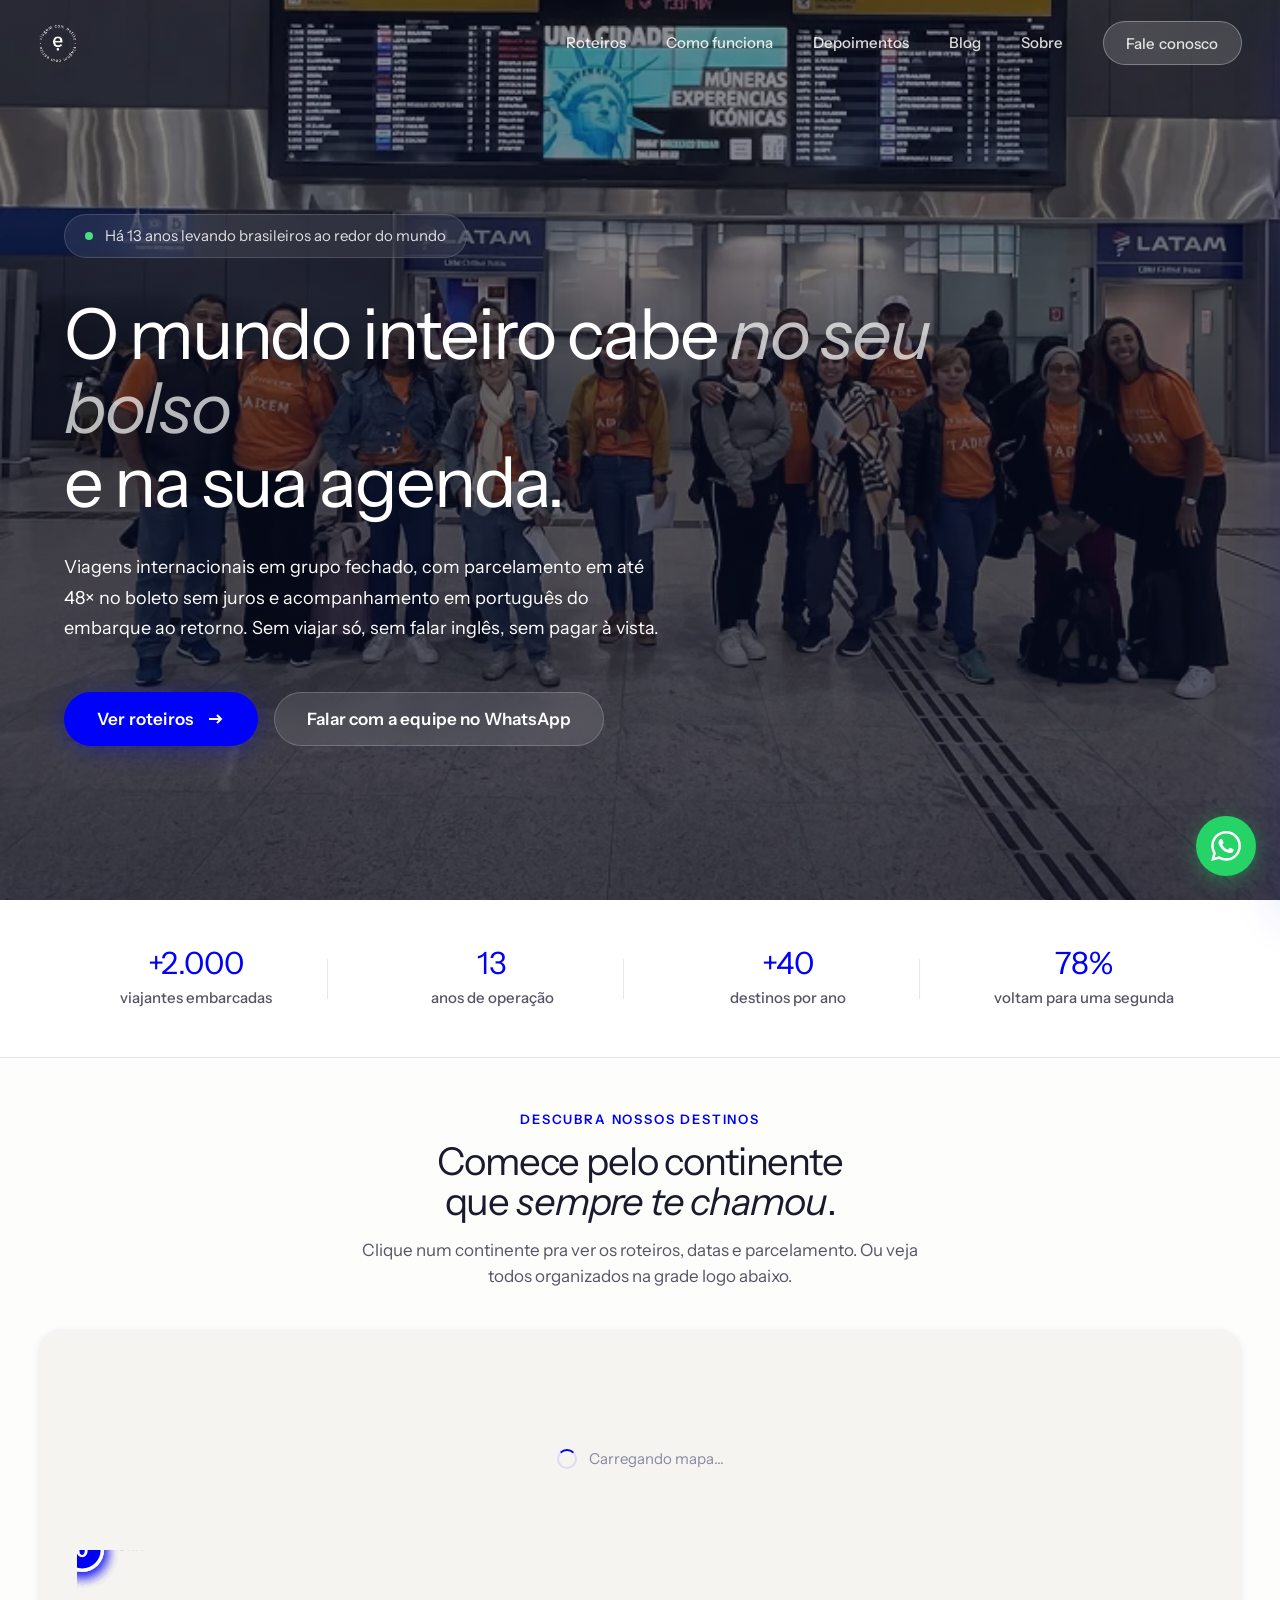
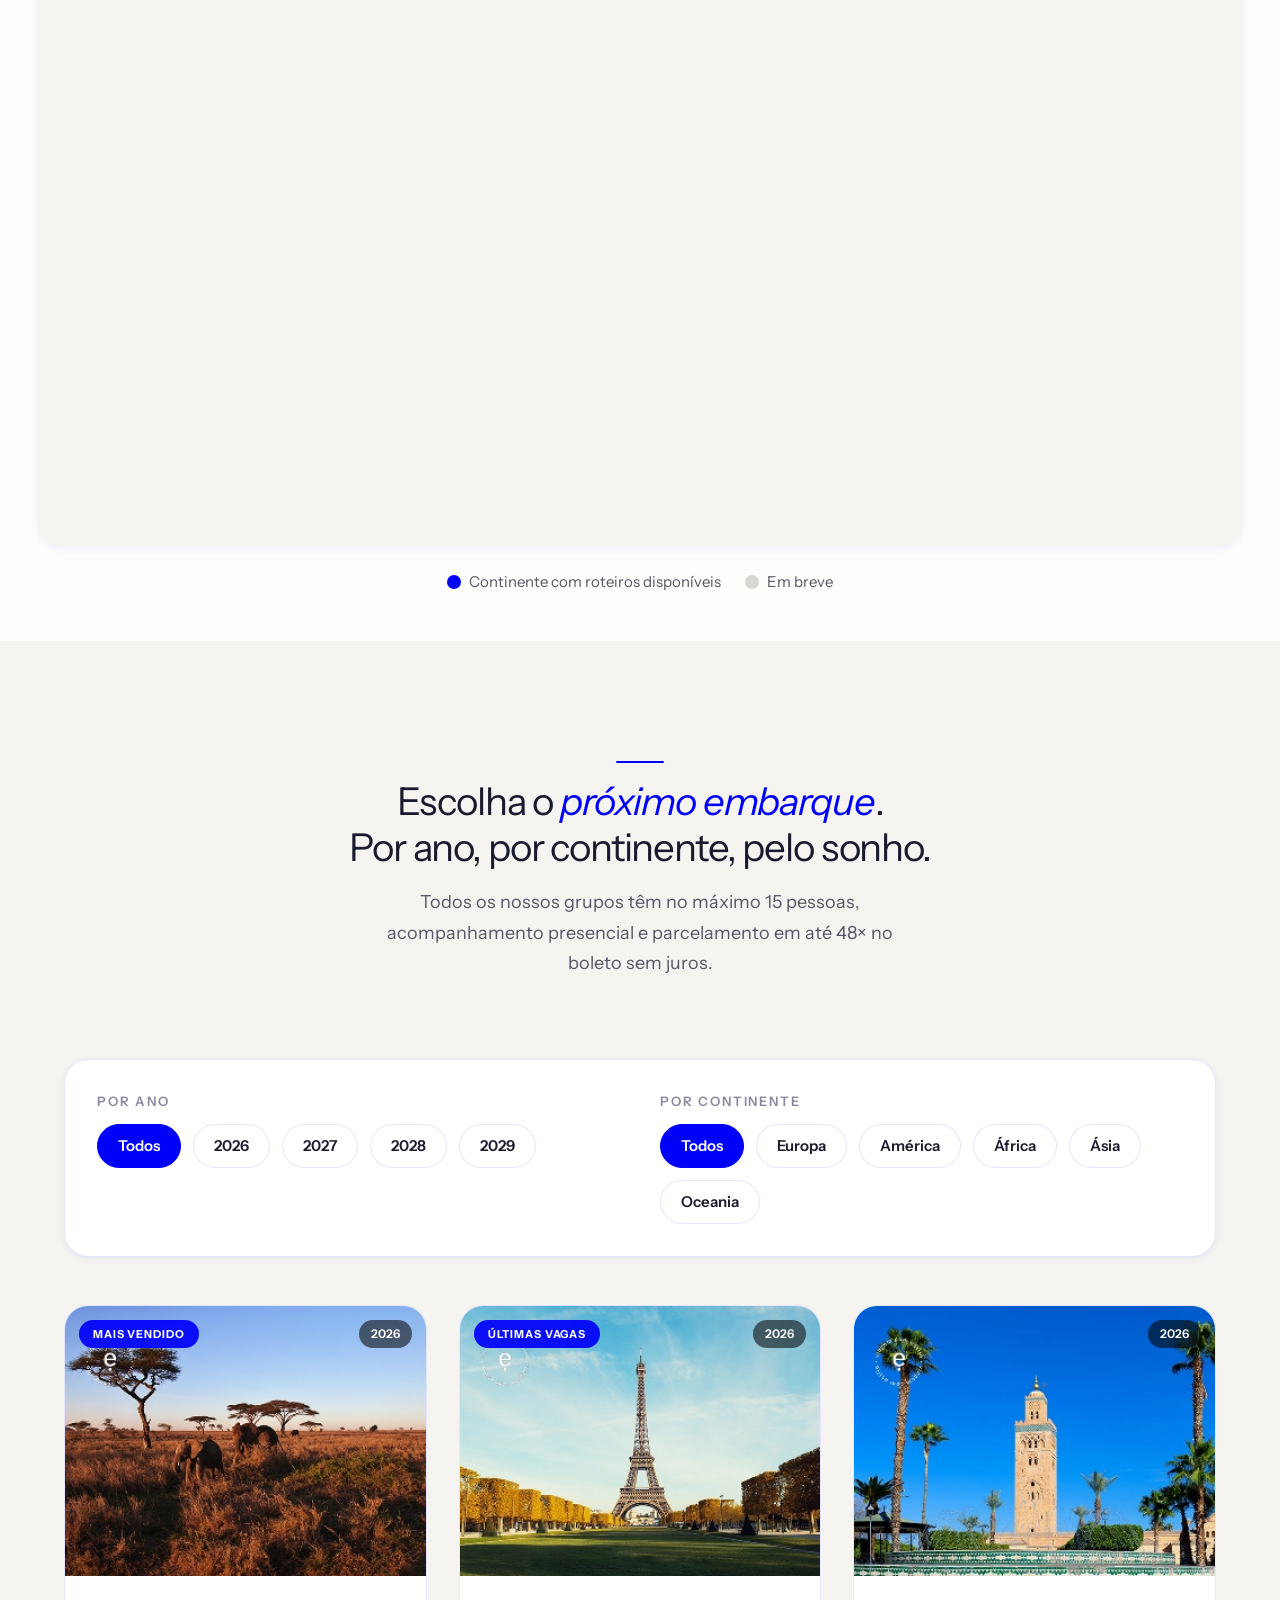
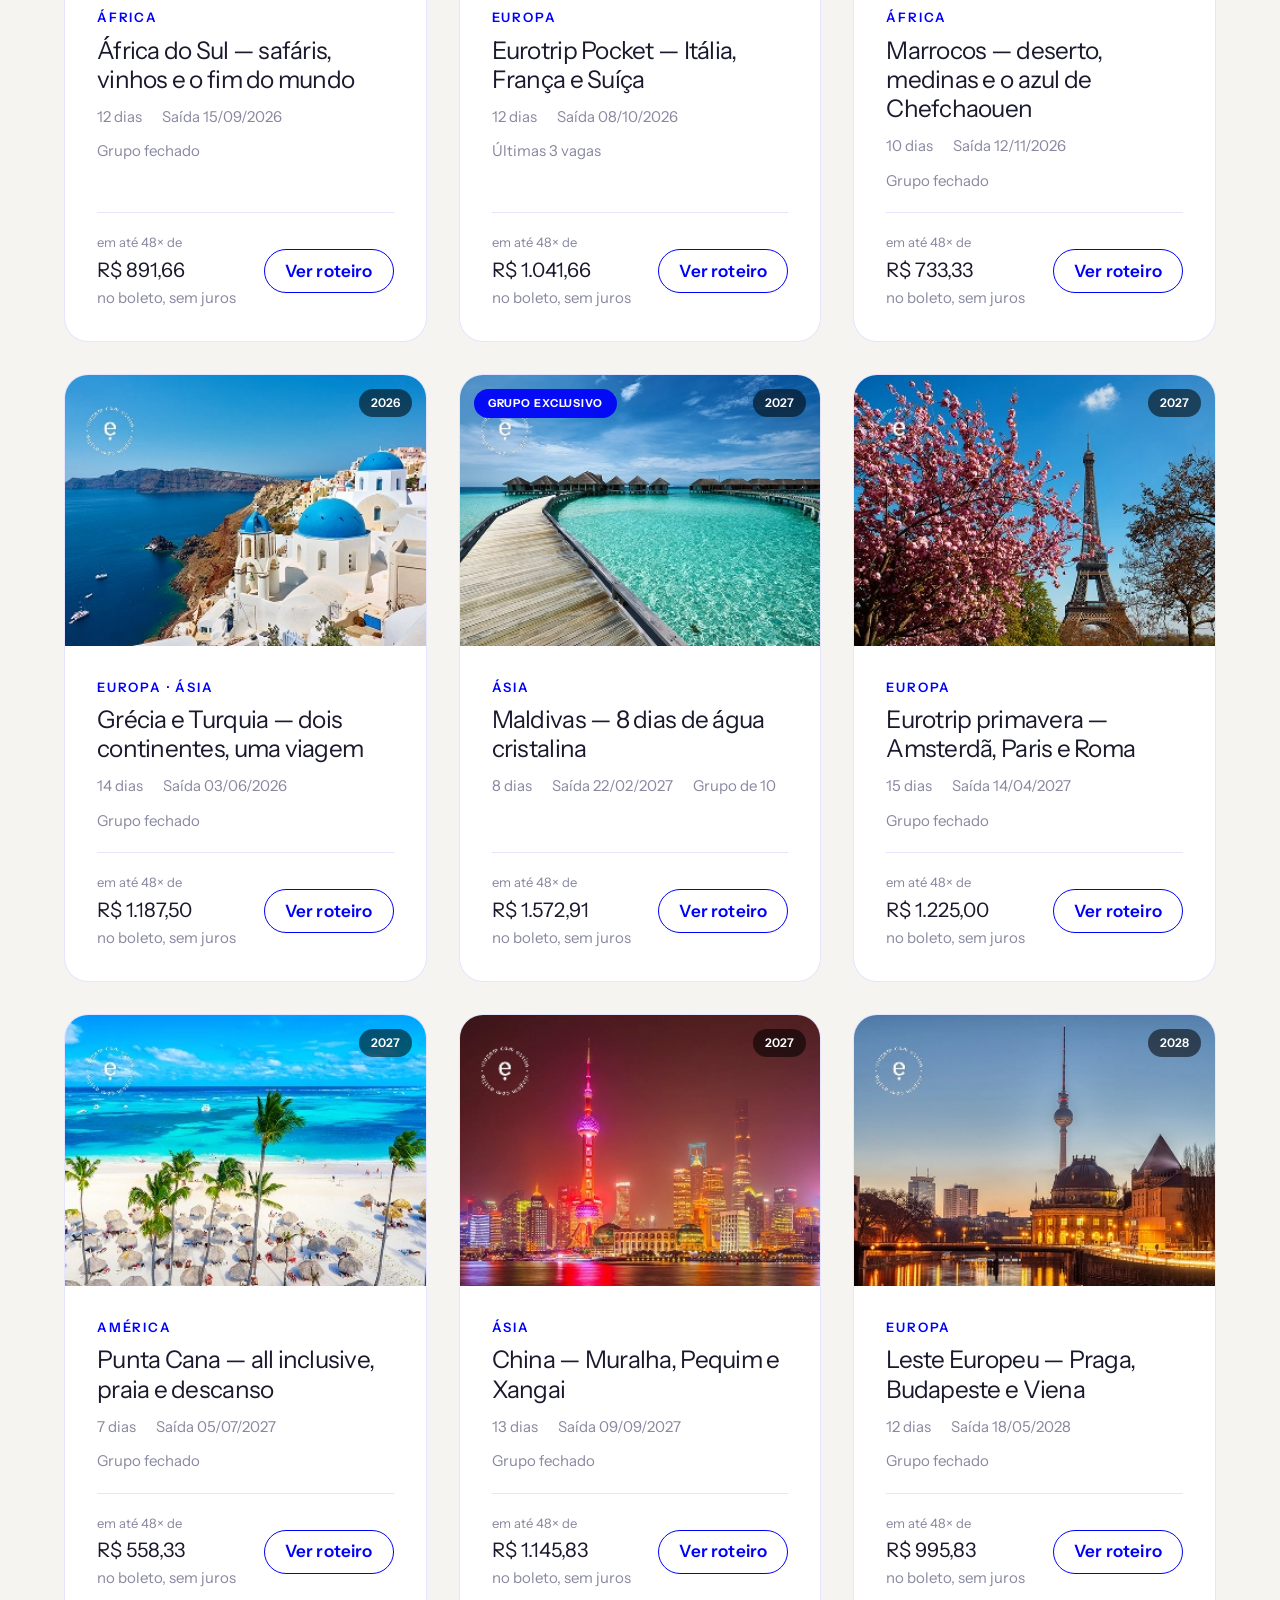
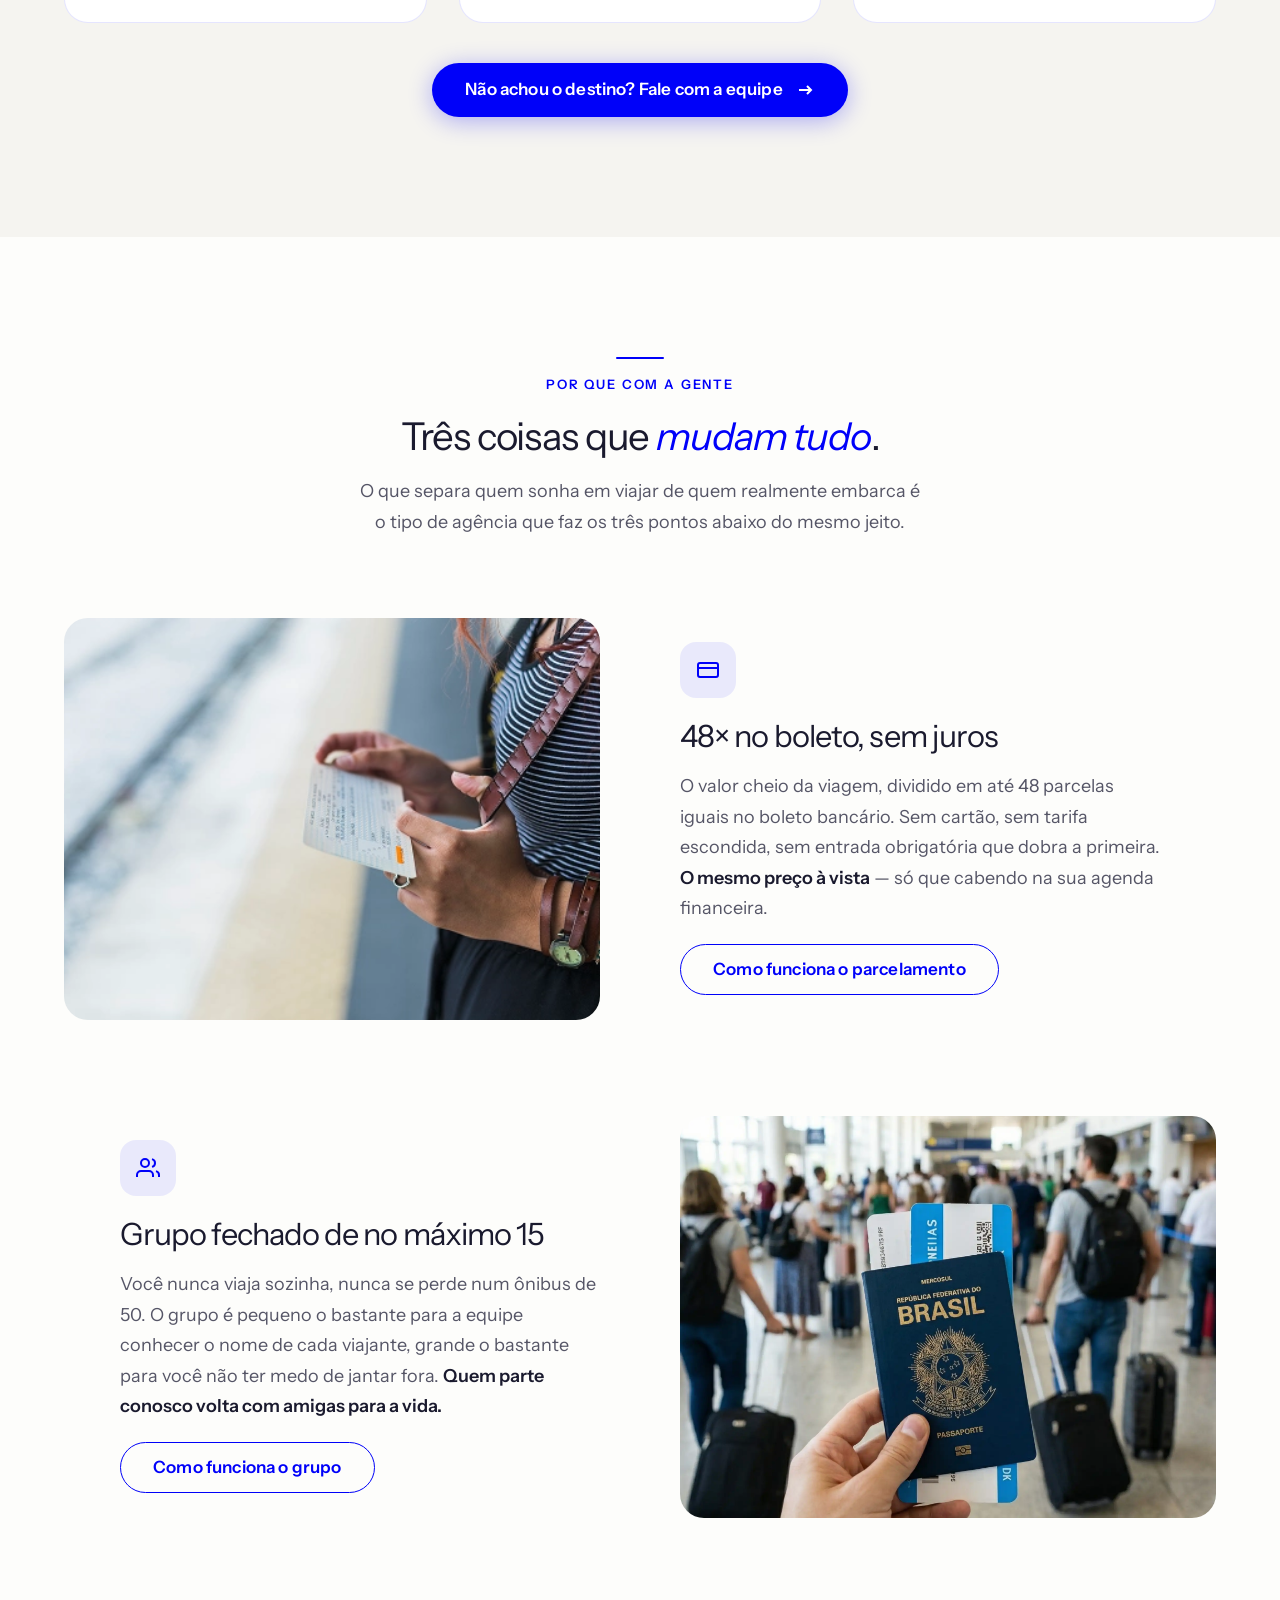
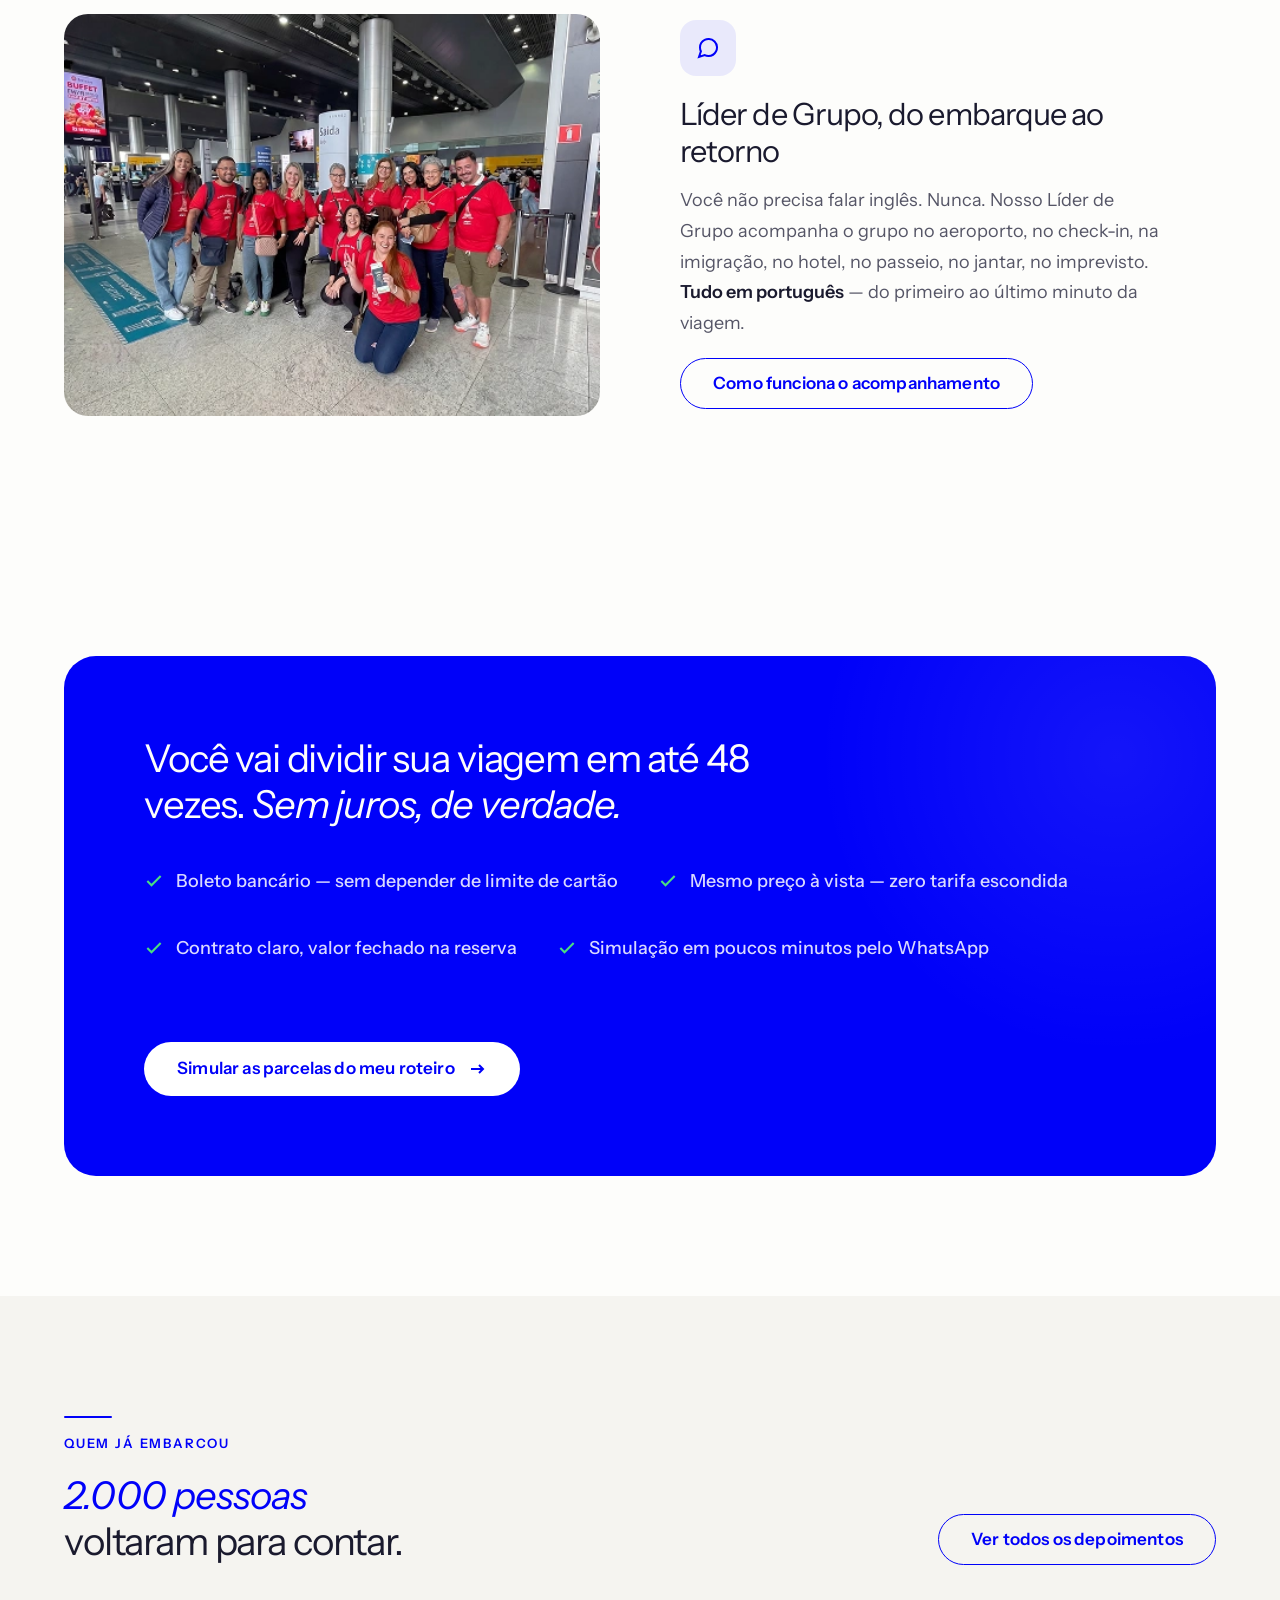
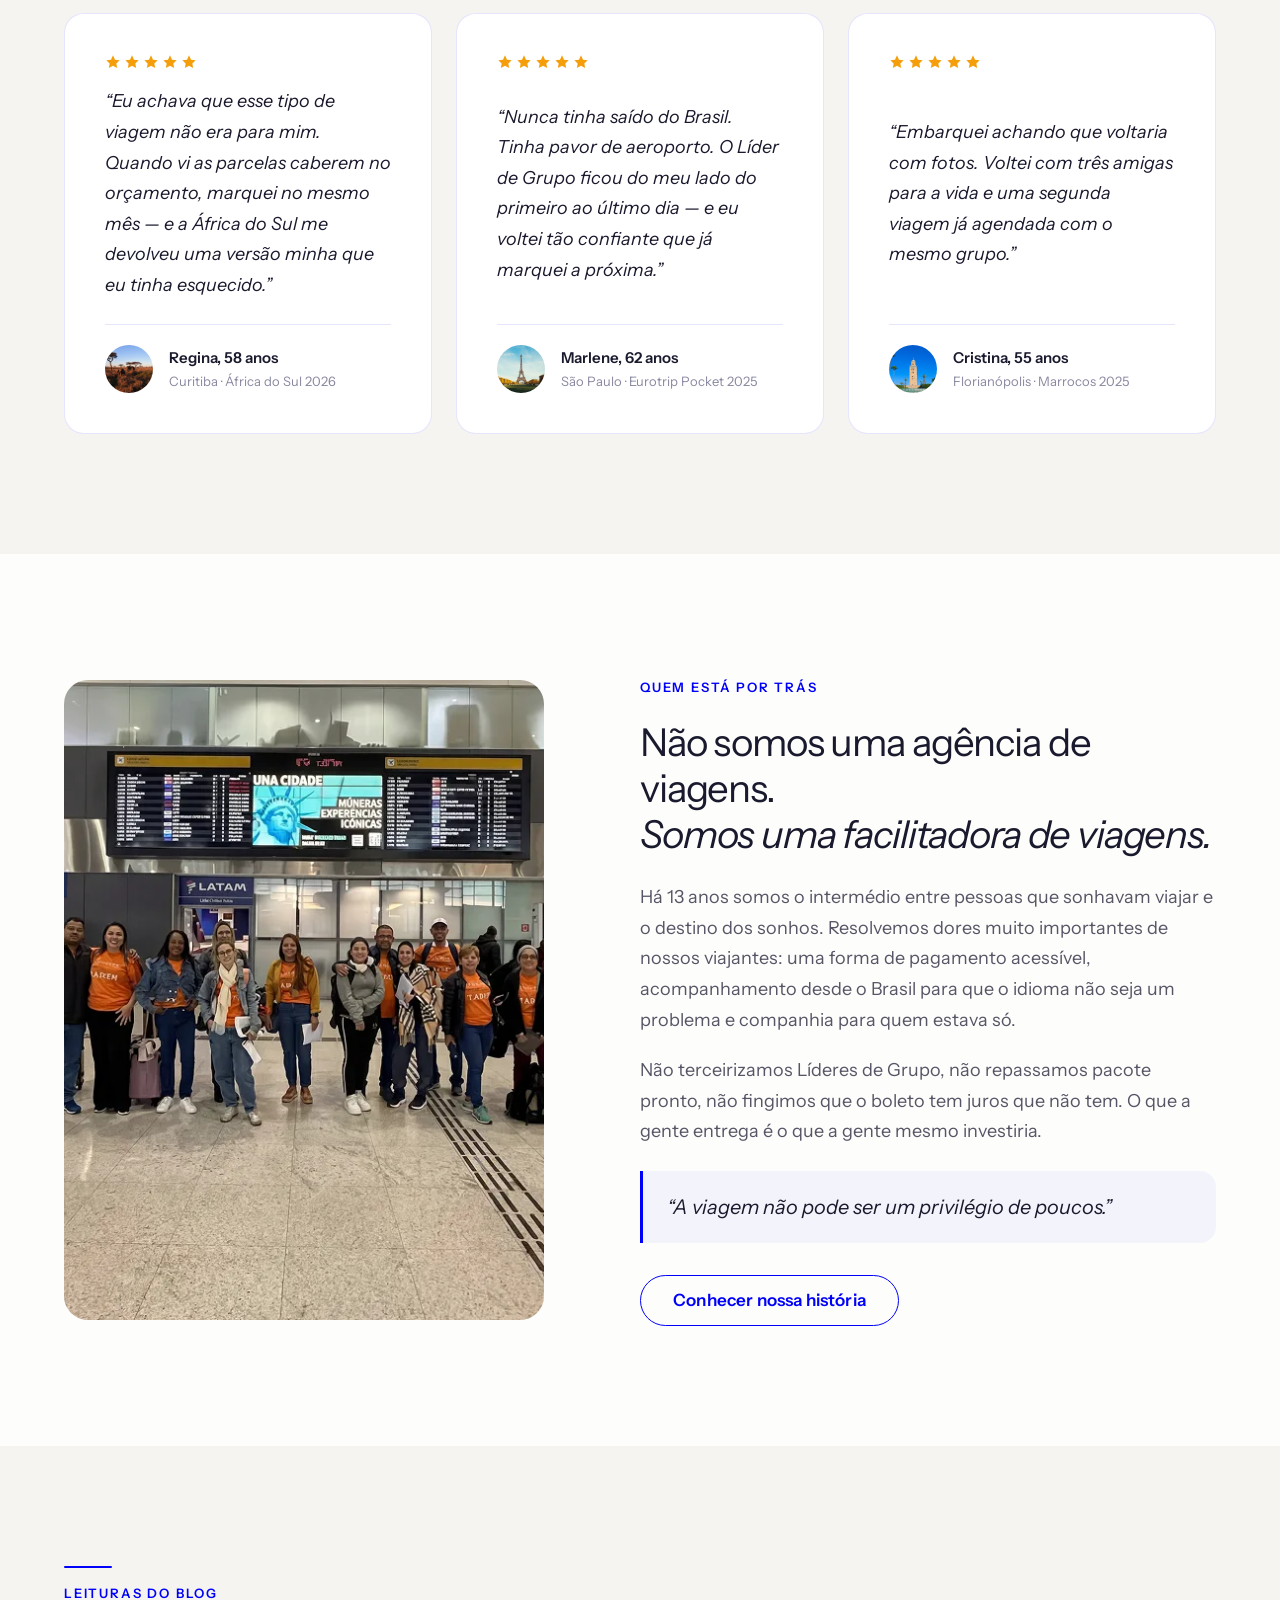
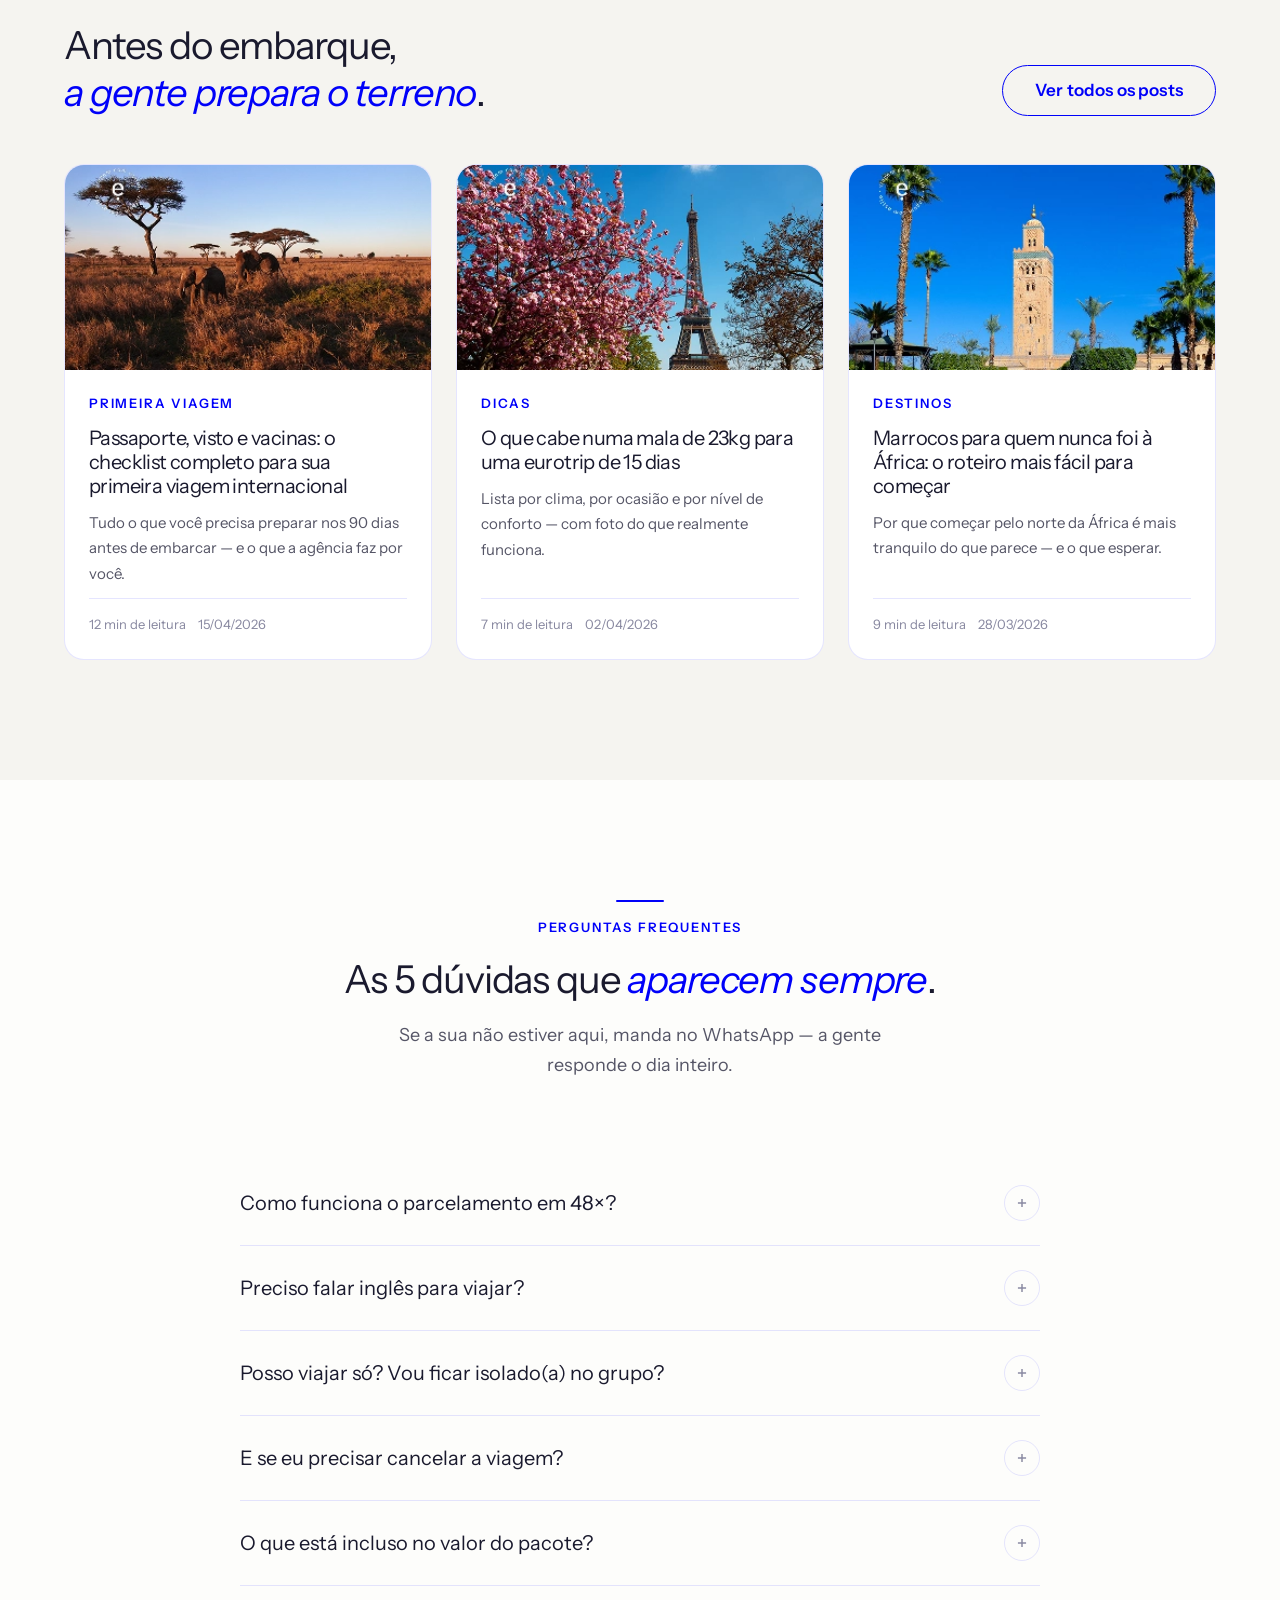
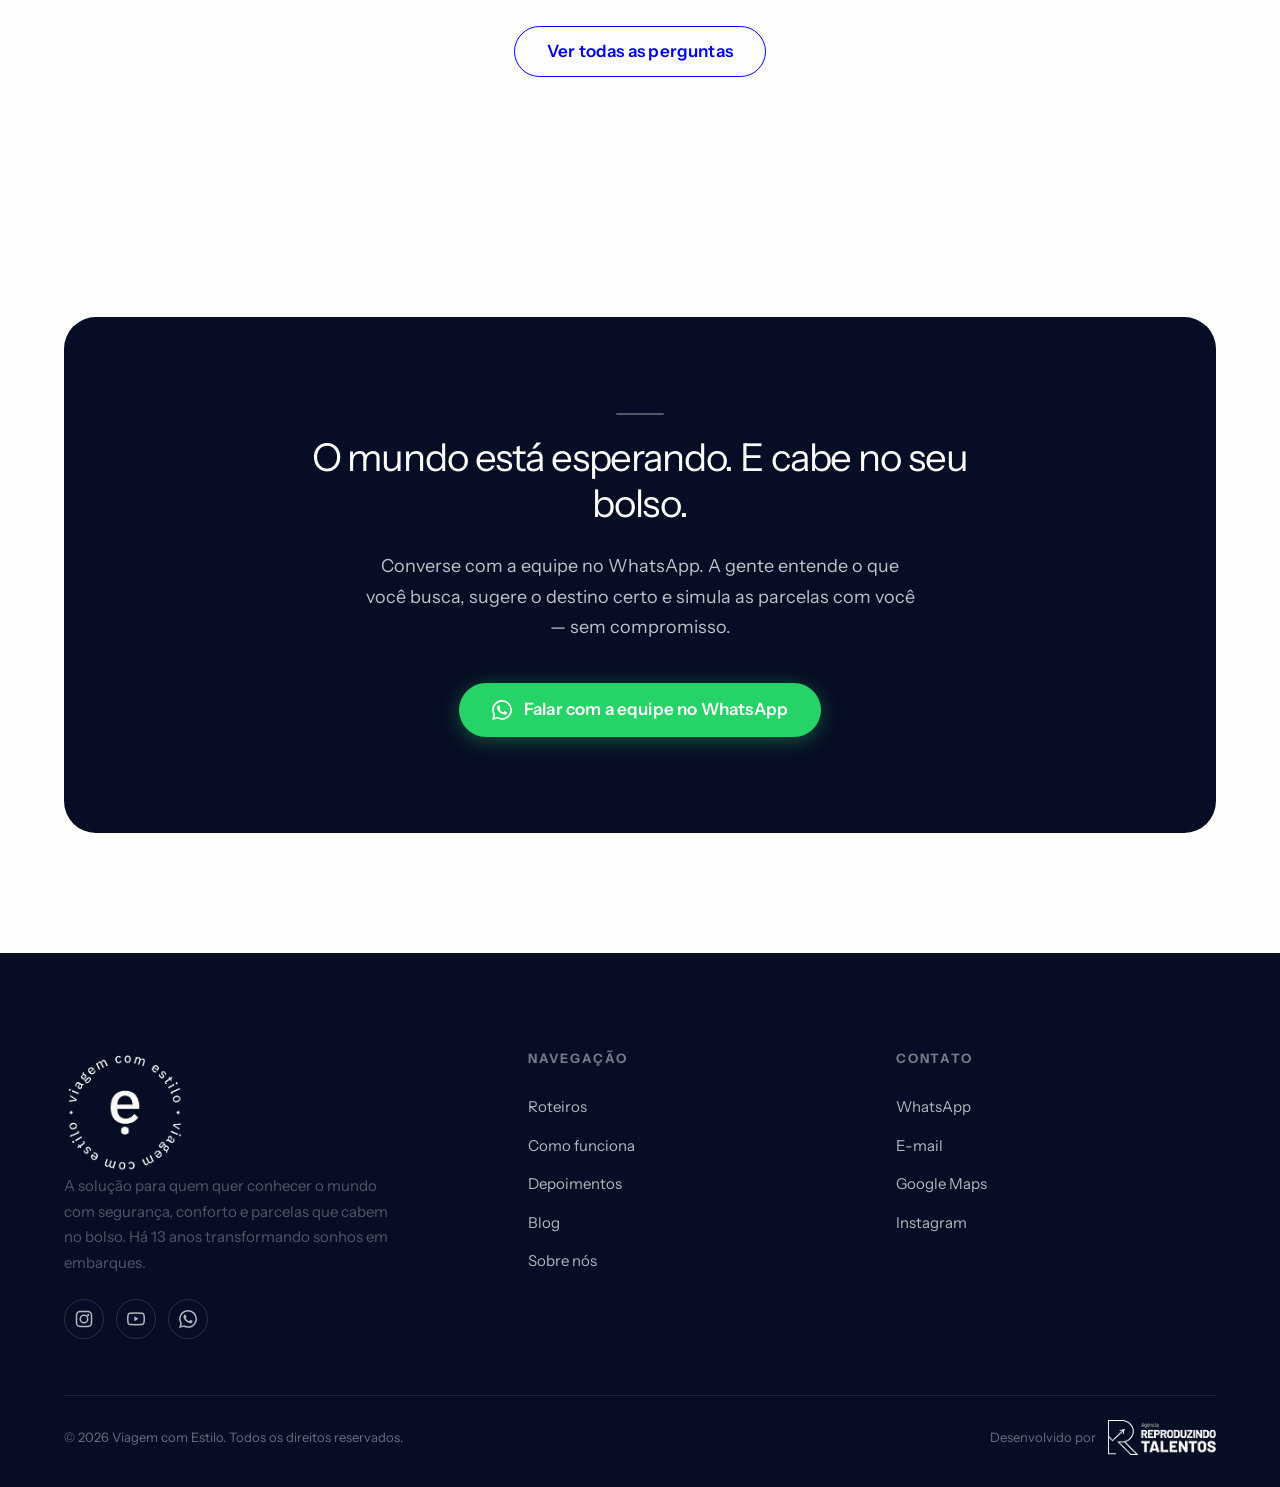
==== commit 811c4e78: "feat(site): aplica diretrizes globais do cliente em depoimentos, destino e blog Doc SITE VE (itens 2" ====
--- a/index.html
+++ b/index.html
@@ -904,7 +904,7 @@
               <svg viewBox="0 0 24 24" fill="currentColor"><polygon points="12,2 15,8.5 22,9.3 17,14.1 18.2,21 12,17.8 5.8,21 7,14.1 2,9.3 9,8.5" /></svg>
             </div>
             <blockquote class="card-depoimento__quote">
-              &ldquo;Nunca tinha saído do Brasil. Tinha pavor de aeroporto. O guia ficou do meu lado do
+              &ldquo;Nunca tinha saído do Brasil. Tinha pavor de aeroporto. O Líder de Grupo ficou do meu lado do
               primeiro ao último dia — e eu voltei tão confiante que já marquei a próxima.&rdquo;
             </blockquote>
             <div class="card-depoimento__author">
